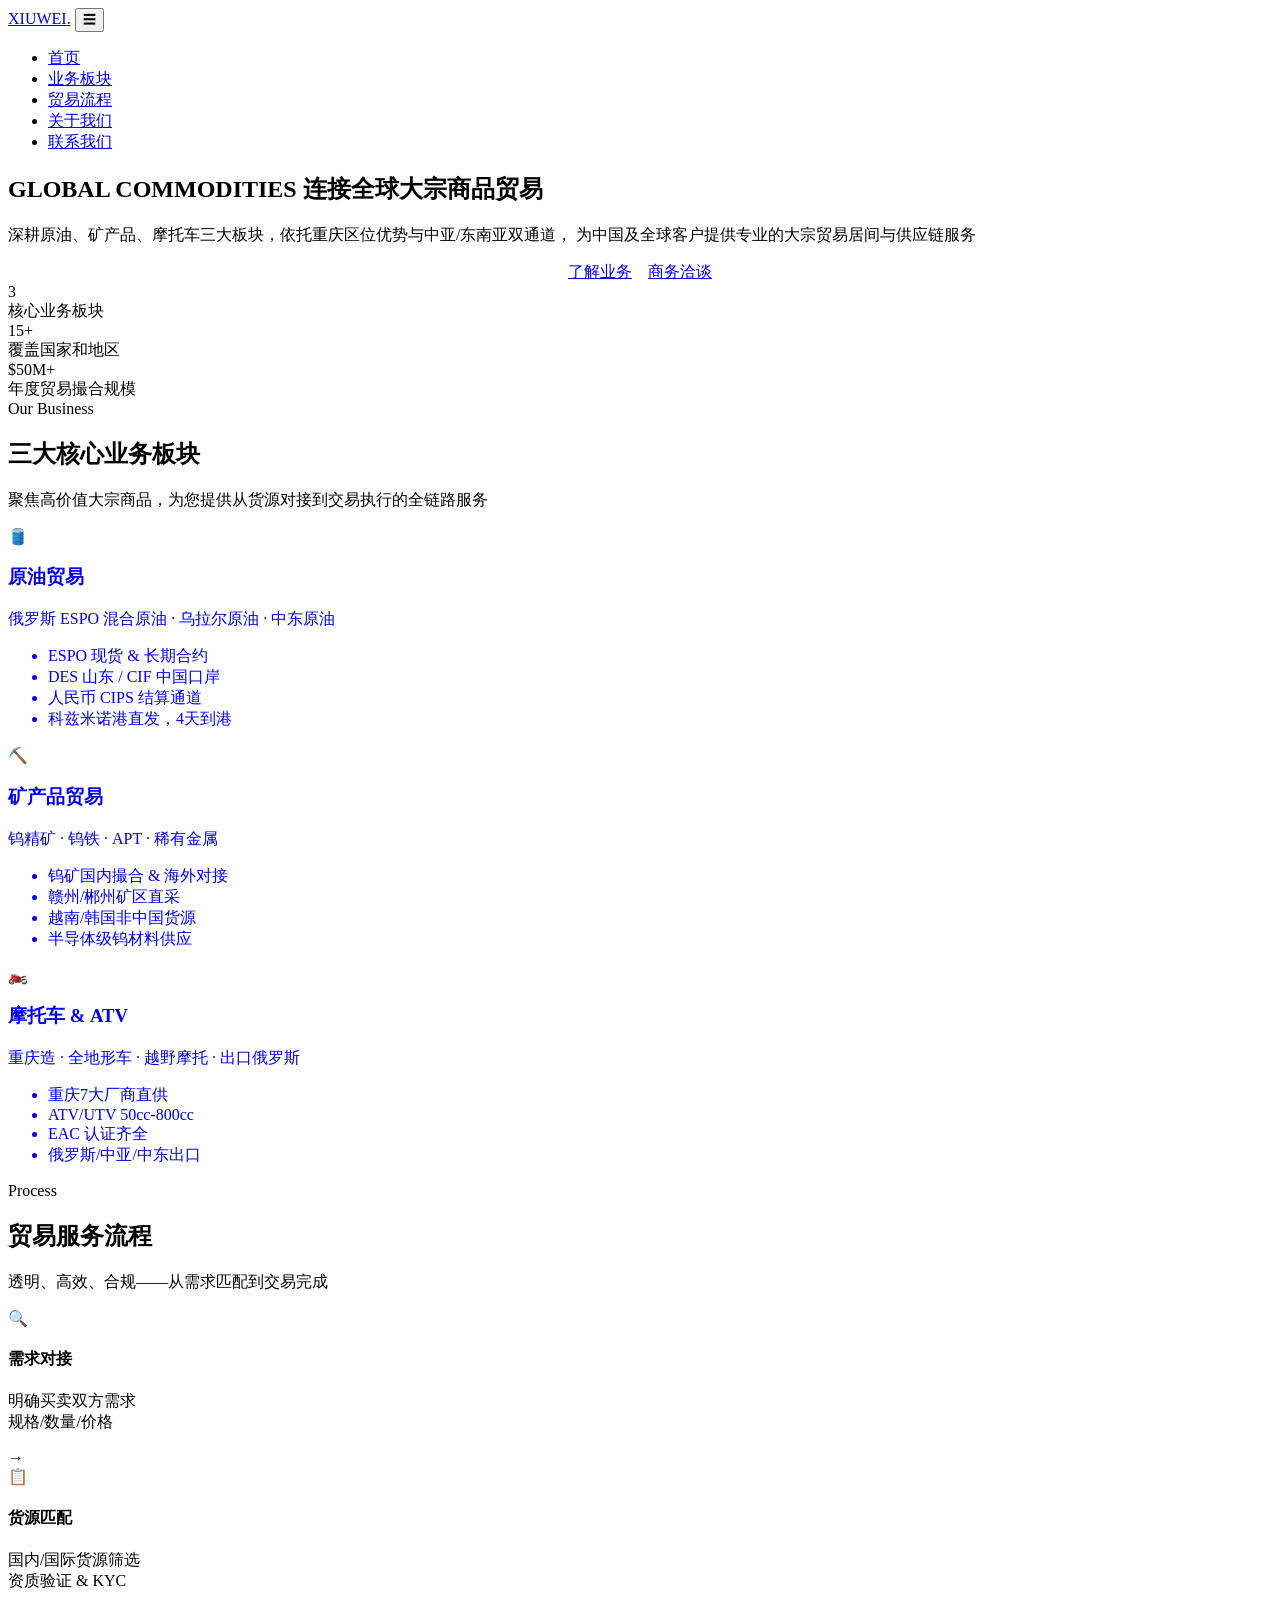
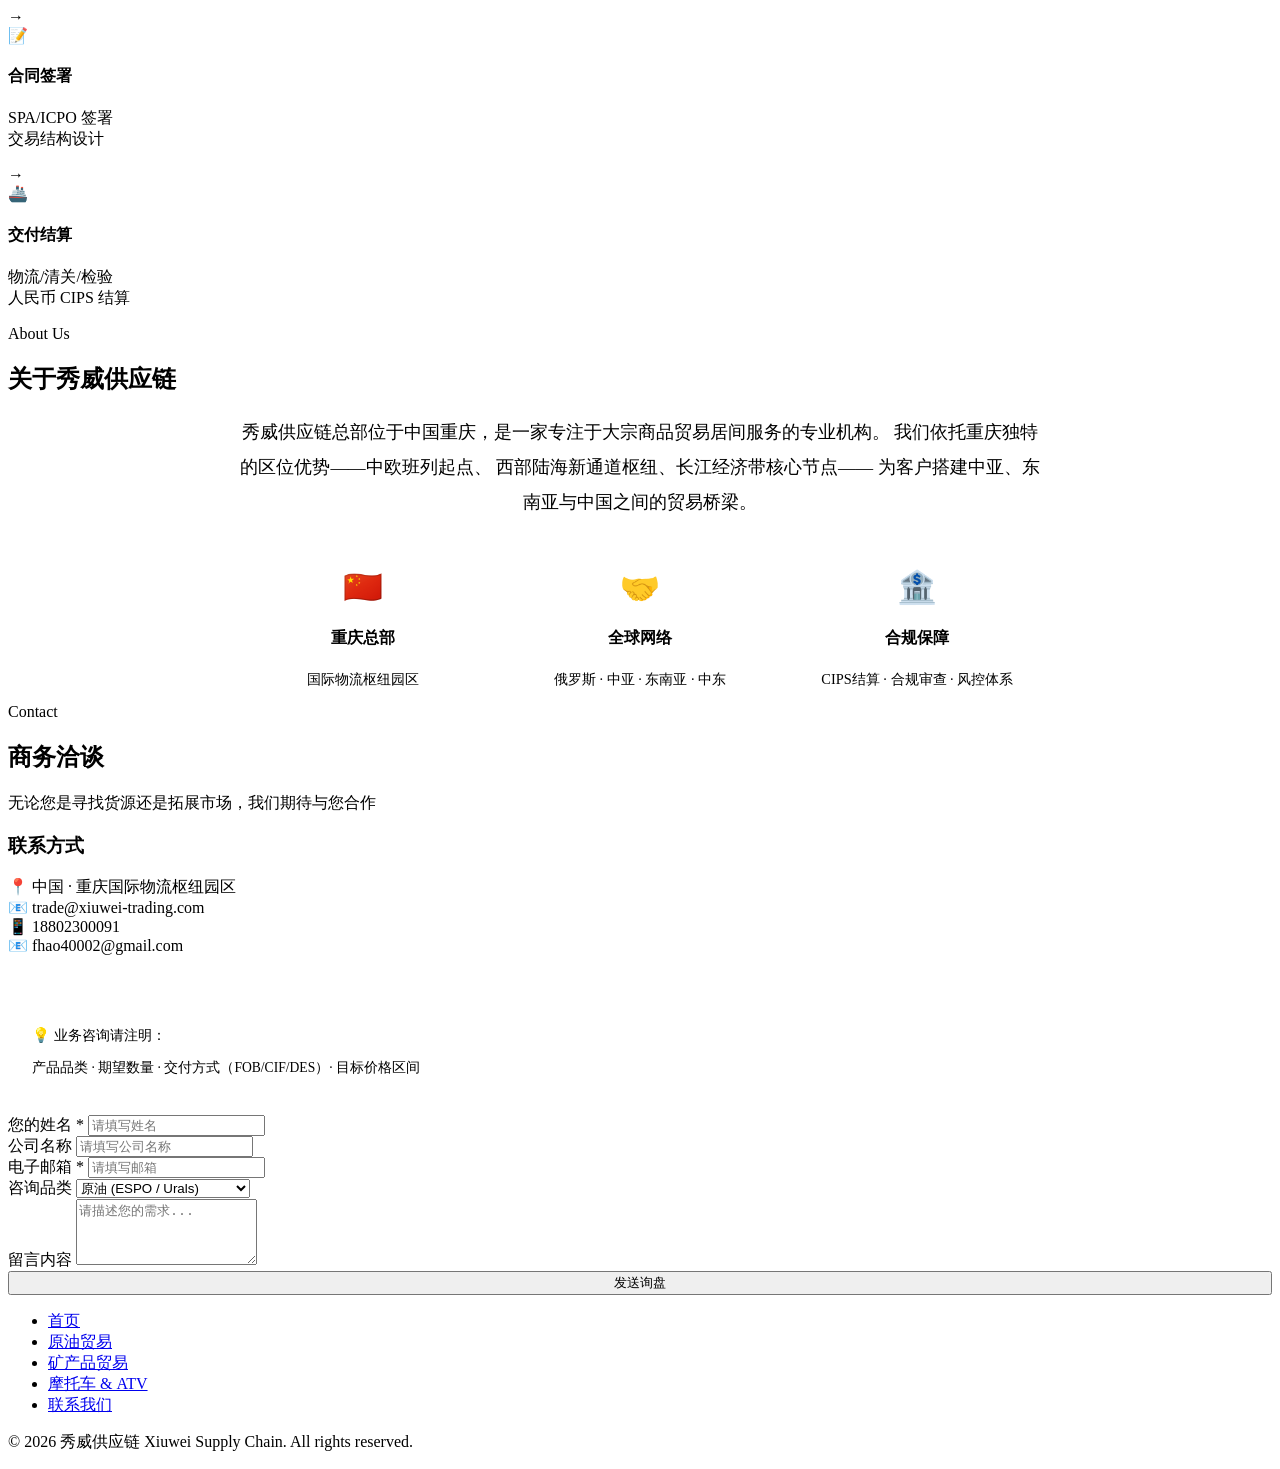
==== index.html @ f9170eec "更新联系方式: 电话18802300091 邮箱fhao40002@gmail.com" ====
<!DOCTYPE html>
<html lang="zh-CN">
<head>
<meta charset="UTF-8">
<meta name="viewport" content="width=device-width, initial-scale=1.0">
<meta name="description" content="秀威供应链 — 全球大宗商品贸易服务商 | 原油 · 矿产品 · 摩托车/ATV">
<title>秀威供应链 | Xiuwei Supply Chain — 全球大宗贸易</title>
<link rel="stylesheet" href="css/style.css">
</head>
<body>

<!-- ====== NAVIGATION ====== -->
<nav class="navbar">
  <a href="index.html" class="logo">XIUWEI<span>.</span></a>
  <button class="mobile-toggle" onclick="toggleMenu()" aria-label="Menu">☰</button>
  <ul class="nav-links" id="navLinks">
    <li><a href="index.html" class="active">首页</a></li>
    <li><a href="#services">业务板块</a></li>
    <li><a href="#flow">贸易流程</a></li>
    <li><a href="#about">关于我们</a></li>
    <li><a href="#contact">联系我们</a></li>
  </ul>
</nav>

<!-- ====== HERO ====== -->
<section class="hero">
  <div class="hero-content">
    <h1>
      <span class="en">GLOBAL COMMODITIES</span>
      连接全球<span class="gold">大宗商品</span>贸易
    </h1>
    <p class="subtitle">
      深耕原油、矿产品、摩托车三大板块，依托重庆区位优势与中亚/东南亚双通道，
      为中国及全球客户提供专业的大宗贸易居间与供应链服务
    </p>
    <div style="display:flex;gap:1rem;justify-content:center;flex-wrap:wrap;">
      <a href="#services" class="btn btn-primary">了解业务</a>
      <a href="#contact" class="btn btn-outline">商务洽谈</a>
    </div>
    <div class="stats">
      <div class="stat-item">
        <div class="stat-num">3</div>
        <div class="stat-label">核心业务板块</div>
      </div>
      <div class="stat-item">
        <div class="stat-num">15+</div>
        <div class="stat-label">覆盖国家和地区</div>
      </div>
      <div class="stat-item">
        <div class="stat-num">$50M+</div>
        <div class="stat-label">年度贸易撮合规模</div>
      </div>
    </div>
  </div>
</section>

<!-- ====== SERVICES ====== -->
<section class="section" id="services">
  <div class="section-header">
    <span class="tag">Our Business</span>
    <h2>三大核心<span class="gold">业务板块</span></h2>
    <p>聚焦高价值大宗商品，为您提供从货源对接到交易执行的全链路服务</p>
  </div>
  <div class="services-grid">

    <!-- 原油 -->
    <a href="oil.html" class="service-card" style="text-decoration:none;">
      <div class="service-icon">🛢️</div>
      <h3>原油贸易</h3>
      <p>俄罗斯 ESPO 混合原油 · 乌拉尔原油 · 中东原油</p>
      <ul class="features">
        <li>ESPO 现货 & 长期合约</li>
        <li>DES 山东 / CIF 中国口岸</li>
        <li>人民币 CIPS 结算通道</li>
        <li>科兹米诺港直发，4天到港</li>
      </ul>
    </a>

    <!-- 矿产品 -->
    <a href="minerals.html" class="service-card" style="text-decoration:none;">
      <div class="service-icon">⛏️</div>
      <h3>矿产品贸易</h3>
      <p>钨精矿 · 钨铁 · APT · 稀有金属</p>
      <ul class="features">
        <li>钨矿国内撮合 & 海外对接</li>
        <li>赣州/郴州矿区直采</li>
        <li>越南/韩国非中国货源</li>
        <li>半导体级钨材料供应</li>
      </ul>
    </a>

    <!-- 摩托车 -->
    <a href="motorcycles.html" class="service-card" style="text-decoration:none;">
      <div class="service-icon">🏍️</div>
      <h3>摩托车 & ATV</h3>
      <p>重庆造 · 全地形车 · 越野摩托 · 出口俄罗斯</p>
      <ul class="features">
        <li>重庆7大厂商直供</li>
        <li>ATV/UTV 50cc-800cc</li>
        <li>EAC 认证齐全</li>
        <li>俄罗斯/中亚/中东出口</li>
      </ul>
    </a>
  </div>
</section>

<!-- ====== TRADE FLOW ====== -->
<section class="section" id="flow" style="background:var(--bg2);">
  <div class="section-header">
    <span class="tag">Process</span>
    <h2>贸易<span class="gold">服务流程</span></h2>
    <p>透明、高效、合规——从需求匹配到交易完成</p>
  </div>
  <div class="trade-flow">
    <div class="flow-node">
      <div class="node-icon">🔍</div>
      <h4>需求对接</h4>
      <p>明确买卖双方需求<br>规格/数量/价格</p>
    </div>
    <div class="flow-arrow">→</div>
    <div class="flow-node">
      <div class="node-icon">📋</div>
      <h4>货源匹配</h4>
      <p>国内/国际货源筛选<br>资质验证 & KYC</p>
    </div>
    <div class="flow-arrow">→</div>
    <div class="flow-node">
      <div class="node-icon">📝</div>
      <h4>合同签署</h4>
      <p>SPA/ICPO 签署<br>交易结构设计</p>
    </div>
    <div class="flow-arrow">→</div>
    <div class="flow-node">
      <div class="node-icon">🚢</div>
      <h4>交付结算</h4>
      <p>物流/清关/检验<br>人民币 CIPS 结算</p>
    </div>
  </div>
</section>

<!-- ====== ABOUT ====== -->
<section class="section" id="about">
  <div class="section-header">
    <span class="tag">About Us</span>
    <h2>关于<span class="gold">秀威供应链</span></h2>
  </div>
  <div style="max-width:800px;margin:0 auto;text-align:center;">
    <p style="color:var(--text-dim);font-size:1.1rem;line-height:2;margin-bottom:2rem;">
      秀威供应链总部位于<span class="gold">中国重庆</span>，是一家专注于大宗商品贸易居间服务的专业机构。
      我们依托重庆独特的区位优势——<span class="gold-light">中欧班列起点</span>、
      <span class="gold-light">西部陆海新通道枢纽</span>、<span class="gold-light">长江经济带核心节点</span>——
      为客户搭建中亚、东南亚与中国之间的贸易桥梁。
    </p>
    <div style="display:grid;grid-template-columns:repeat(3,1fr);gap:2rem;margin-top:3rem;">
      <div style="text-align:center;">
        <div style="font-size:2rem;color:var(--gold);margin-bottom:0.5rem;">🇨🇳</div>
        <h4 style="color:var(--white);">重庆总部</h4>
        <p style="color:var(--text-dim);font-size:0.9rem;">国际物流枢纽园区</p>
      </div>
      <div style="text-align:center;">
        <div style="font-size:2rem;color:var(--gold);margin-bottom:0.5rem;">🤝</div>
        <h4 style="color:var(--white);">全球网络</h4>
        <p style="color:var(--text-dim);font-size:0.9rem;">俄罗斯 · 中亚 · 东南亚 · 中东</p>
      </div>
      <div style="text-align:center;">
        <div style="font-size:2rem;color:var(--gold);margin-bottom:0.5rem;">🏦</div>
        <h4 style="color:var(--white);">合规保障</h4>
        <p style="color:var(--text-dim);font-size:0.9rem;">CIPS结算 · 合规审查 · 风控体系</p>
      </div>
    </div>
  </div>
</section>

<!-- ====== CONTACT ====== -->
<section class="section" id="contact" style="background:var(--bg2);">
  <div class="section-header">
    <span class="tag">Contact</span>
    <h2>商务<span class="gold">洽谈</span></h2>
    <p>无论您是寻找货源还是拓展市场，我们期待与您合作</p>
  </div>
  <div class="contact-grid">
    <div class="contact-info">
      <h3>联系方式</h3>
      <div class="info-item"><span class="icon">📍</span> 中国 · 重庆国际物流枢纽园区</div>
      <div class="info-item"><span class="icon">📧</span> trade@xiuwei-trading.com</div>
      <div class="info-item"><span class="icon">📱</span> 18802300091</div>
      <div class="info-item"><span class="icon">📧</span> fhao40002@gmail.com</div>
      <div style="margin-top:2rem;padding:1.5rem;background:var(--bg3);border-radius:8px;border-left:3px solid var(--gold);">
        <p style="color:var(--gold-light);font-size:0.9rem;font-weight:500;">💡 业务咨询请注明：</p>
        <p style="color:var(--text-dim);font-size:0.85rem;margin-top:0.5rem;">
          产品品类 · 期望数量 · 交付方式（FOB/CIF/DES）· 目标价格区间
        </p>
      </div>
    </div>
    <form class="contact-form" onsubmit="handleSubmit(event)">
      <div class="form-group">
        <label>您的姓名 *</label>
        <input type="text" required placeholder="请填写姓名">
      </div>
      <div class="form-group">
        <label>公司名称</label>
        <input type="text" placeholder="请填写公司名称">
      </div>
      <div class="form-group">
        <label>电子邮箱 *</label>
        <input type="email" required placeholder="请填写邮箱">
      </div>
      <div class="form-group">
        <label>咨询品类</label>
        <select>
          <option>原油 (ESPO / Urals)</option>
          <option>矿产品 (钨矿 / 铜矿 / 其他)</option>
          <option>摩托车 & ATV</option>
          <option>其他大宗商品</option>
        </select>
      </div>
      <div class="form-group">
        <label>留言内容</label>
        <textarea rows="4" placeholder="请描述您的需求..."></textarea>
      </div>
      <button type="submit" class="btn btn-primary" style="width:100%;">发送询盘</button>
    </form>
  </div>
</section>

<!-- ====== FOOTER ====== -->
<footer class="footer">
  <ul class="footer-links">
    <li><a href="index.html">首页</a></li>
    <li><a href="oil.html">原油贸易</a></li>
    <li><a href="minerals.html">矿产品贸易</a></li>
    <li><a href="motorcycles.html">摩托车 & ATV</a></li>
    <li><a href="#contact">联系我们</a></li>
  </ul>
  <p class="copyright">© 2026 秀威供应链 Xiuwei Supply Chain. All rights reserved.</p>
</footer>

<script src="js/main.js"></script>
</body>
</html>
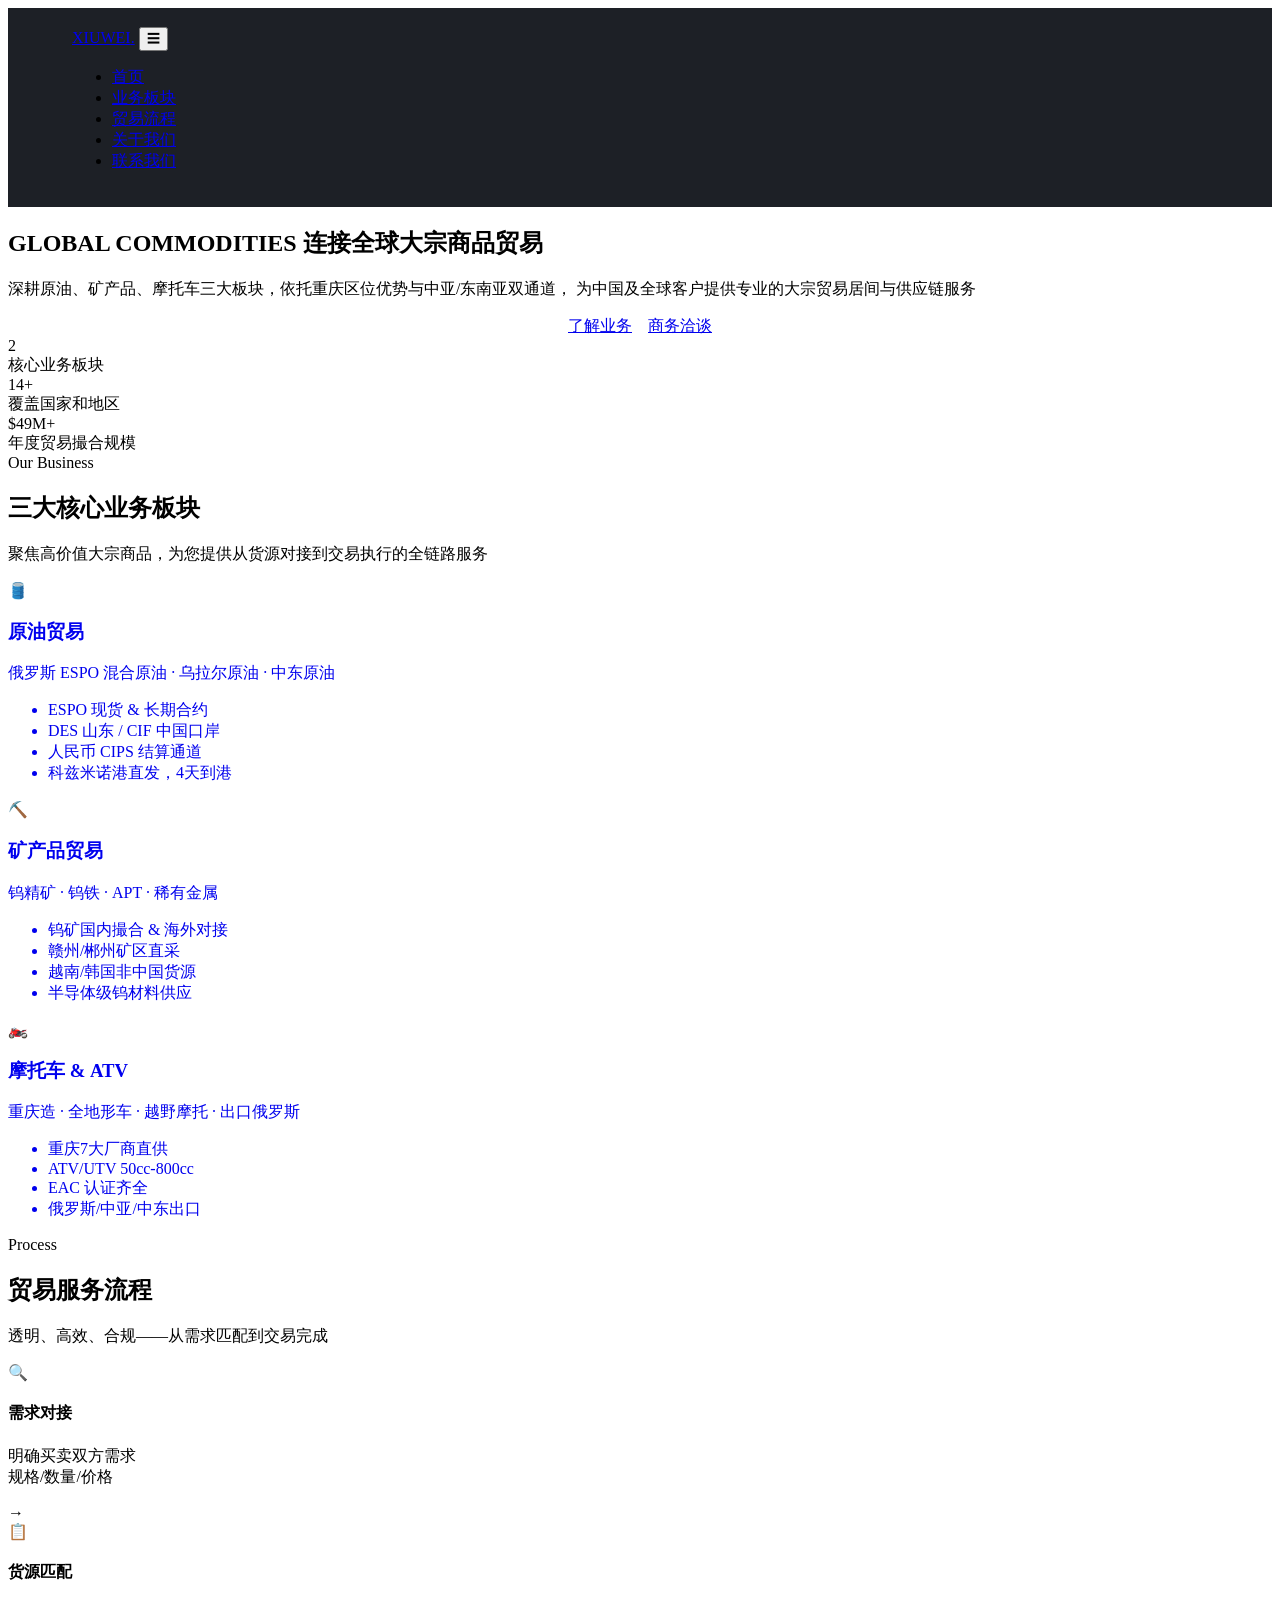
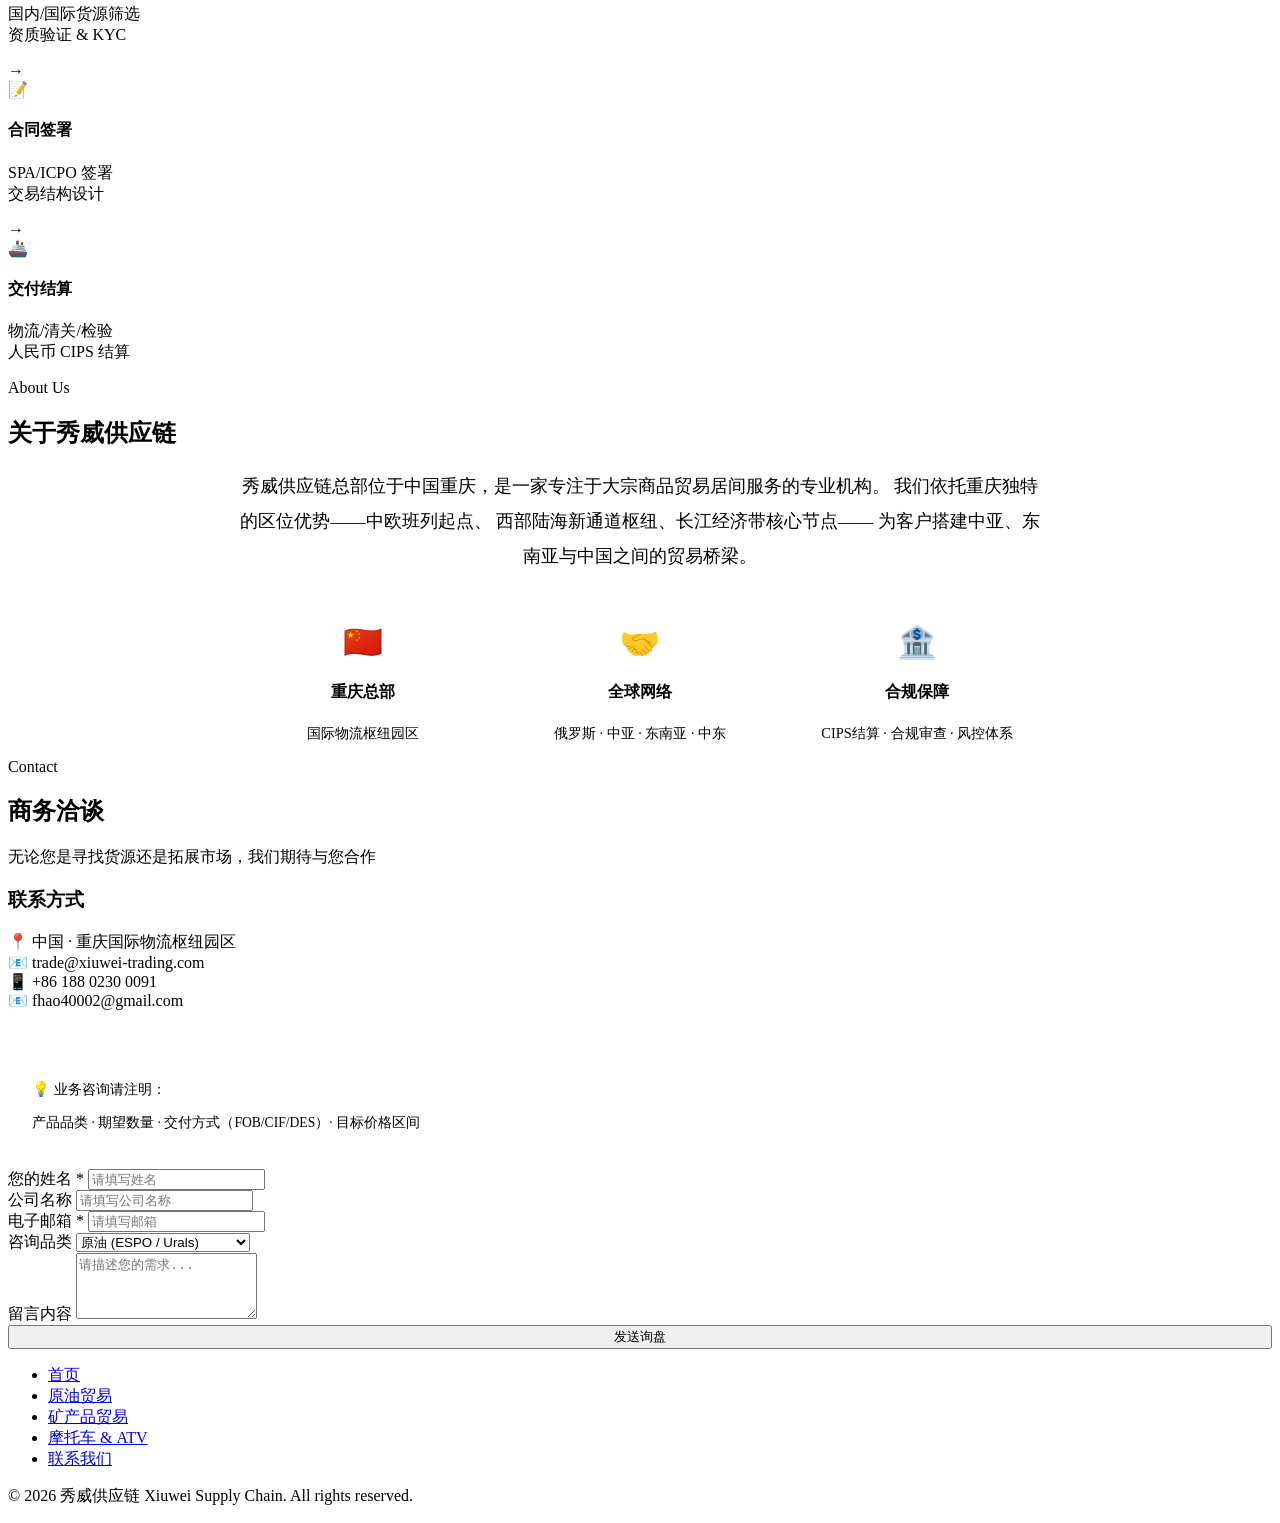
==== commit a743dd61: "表单改为mailto+FormSubmit双通道" ====
--- a/index.html
+++ b/index.html
@@ -183,7 +183,7 @@
       <h3>联系方式</h3>
       <div class="info-item"><span class="icon">📍</span> 中国 · 重庆国际物流枢纽园区</div>
       <div class="info-item"><span class="icon">📧</span> trade@xiuwei-trading.com</div>
-      <div class="info-item"><span class="icon">📱</span> 18802300091</div>
+      <div class="info-item"><span class="icon">📱</span> +86 188 0230 0091</div>
       <div class="info-item"><span class="icon">📧</span> fhao40002@gmail.com</div>
       <div style="margin-top:2rem;padding:1.5rem;background:var(--bg3);border-radius:8px;border-left:3px solid var(--gold);">
         <p style="color:var(--gold-light);font-size:0.9rem;font-weight:500;">💡 业务咨询请注明：</p>
@@ -192,22 +192,22 @@
         </p>
       </div>
     </div>
-    <form class="contact-form" onsubmit="handleSubmit(event)">
+    <form class="contact-form" id="contactForm" onsubmit="return sendInquiry(event)">
       <div class="form-group">
         <label>您的姓名 *</label>
-        <input type="text" required placeholder="请填写姓名">
+        <input type="text" id="inqName" required placeholder="请填写姓名">
       </div>
       <div class="form-group">
         <label>公司名称</label>
-        <input type="text" placeholder="请填写公司名称">
+        <input type="text" id="inqCompany" placeholder="请填写公司名称">
       </div>
       <div class="form-group">
         <label>电子邮箱 *</label>
-        <input type="email" required placeholder="请填写邮箱">
+        <input type="email" id="inqEmail" required placeholder="请填写邮箱">
       </div>
       <div class="form-group">
         <label>咨询品类</label>
-        <select>
+        <select id="inqCategory">
           <option>原油 (ESPO / Urals)</option>
           <option>矿产品 (钨矿 / 铜矿 / 其他)</option>
           <option>摩托车 & ATV</option>
@@ -216,9 +216,10 @@
       </div>
       <div class="form-group">
         <label>留言内容</label>
-        <textarea rows="4" placeholder="请描述您的需求..."></textarea>
+        <textarea id="inqMessage" rows="4" placeholder="请描述您的需求..."></textarea>
       </div>
       <button type="submit" class="btn btn-primary" style="width:100%;">发送询盘</button>
+      <p id="formMsg" style="display:none;text-align:center;margin-top:1rem;color:var(--gold-light);font-weight:600;"></p>
     </form>
   </div>
 </section>
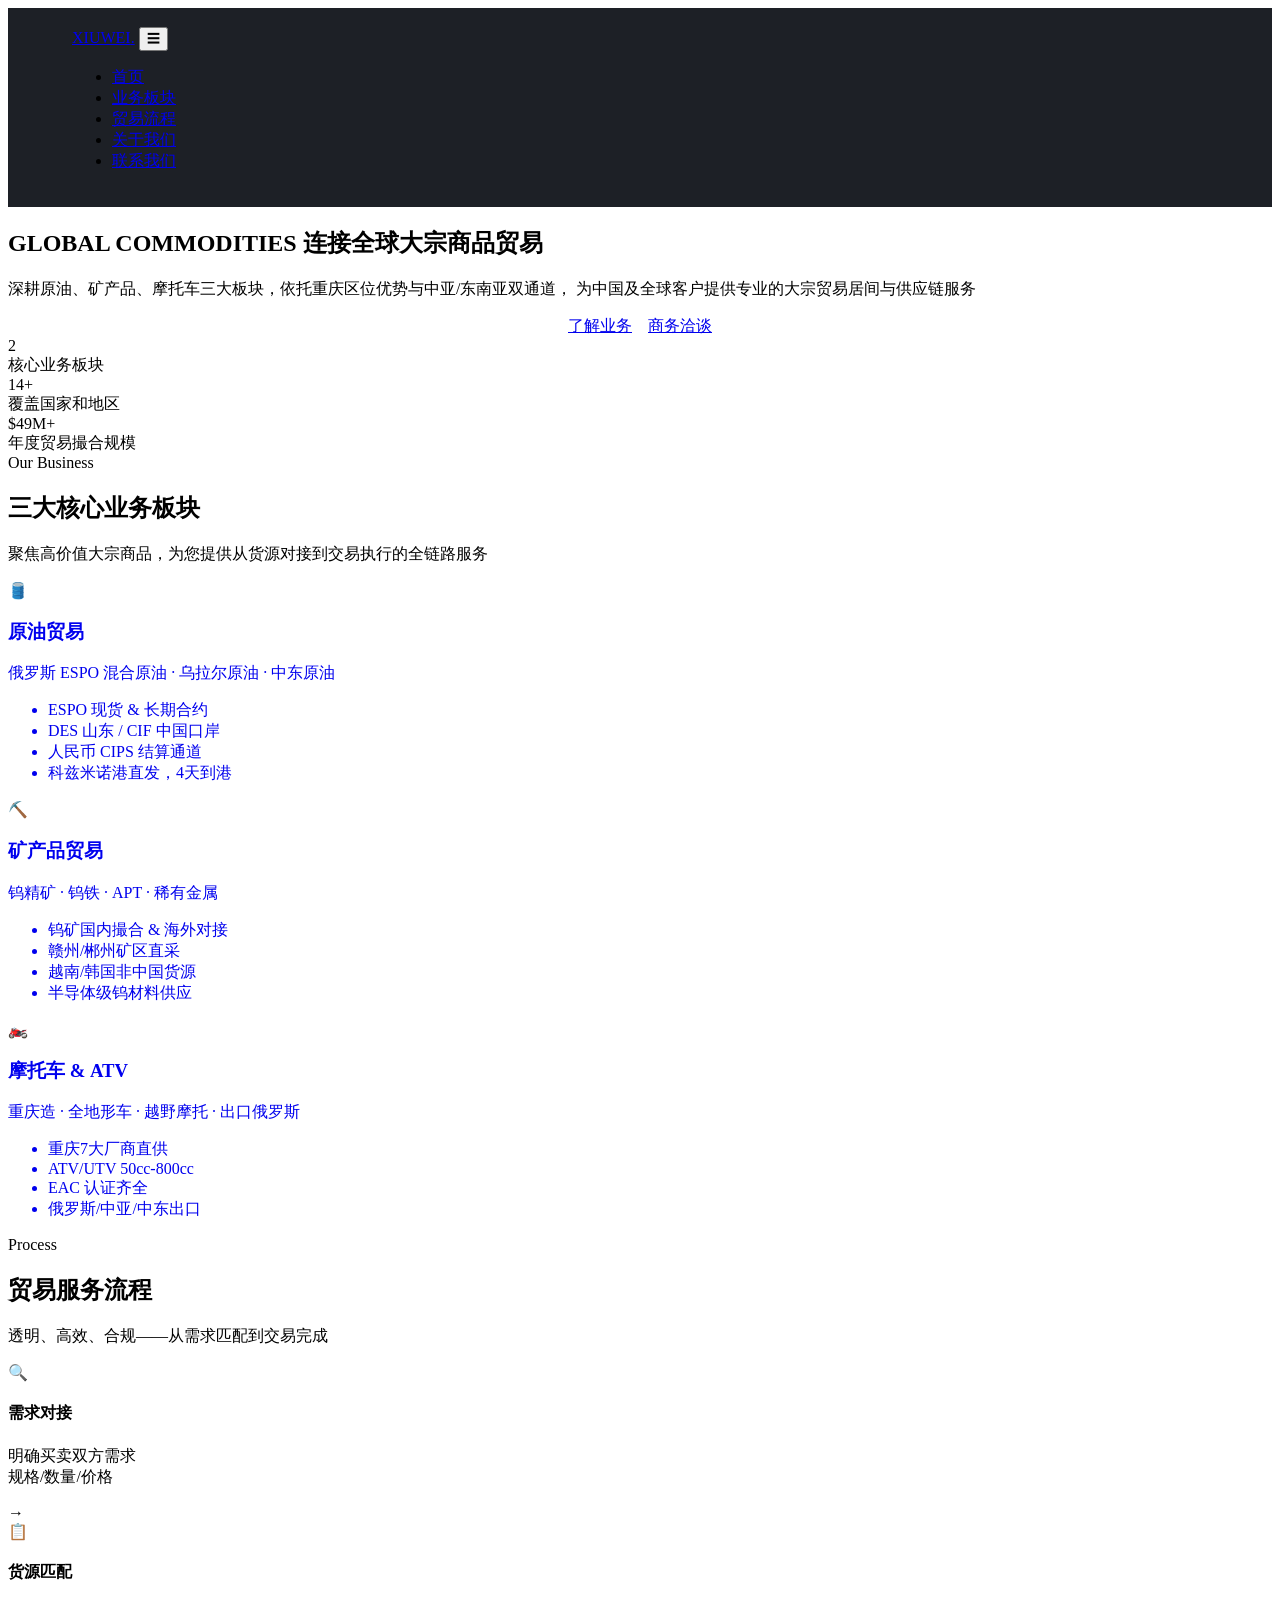
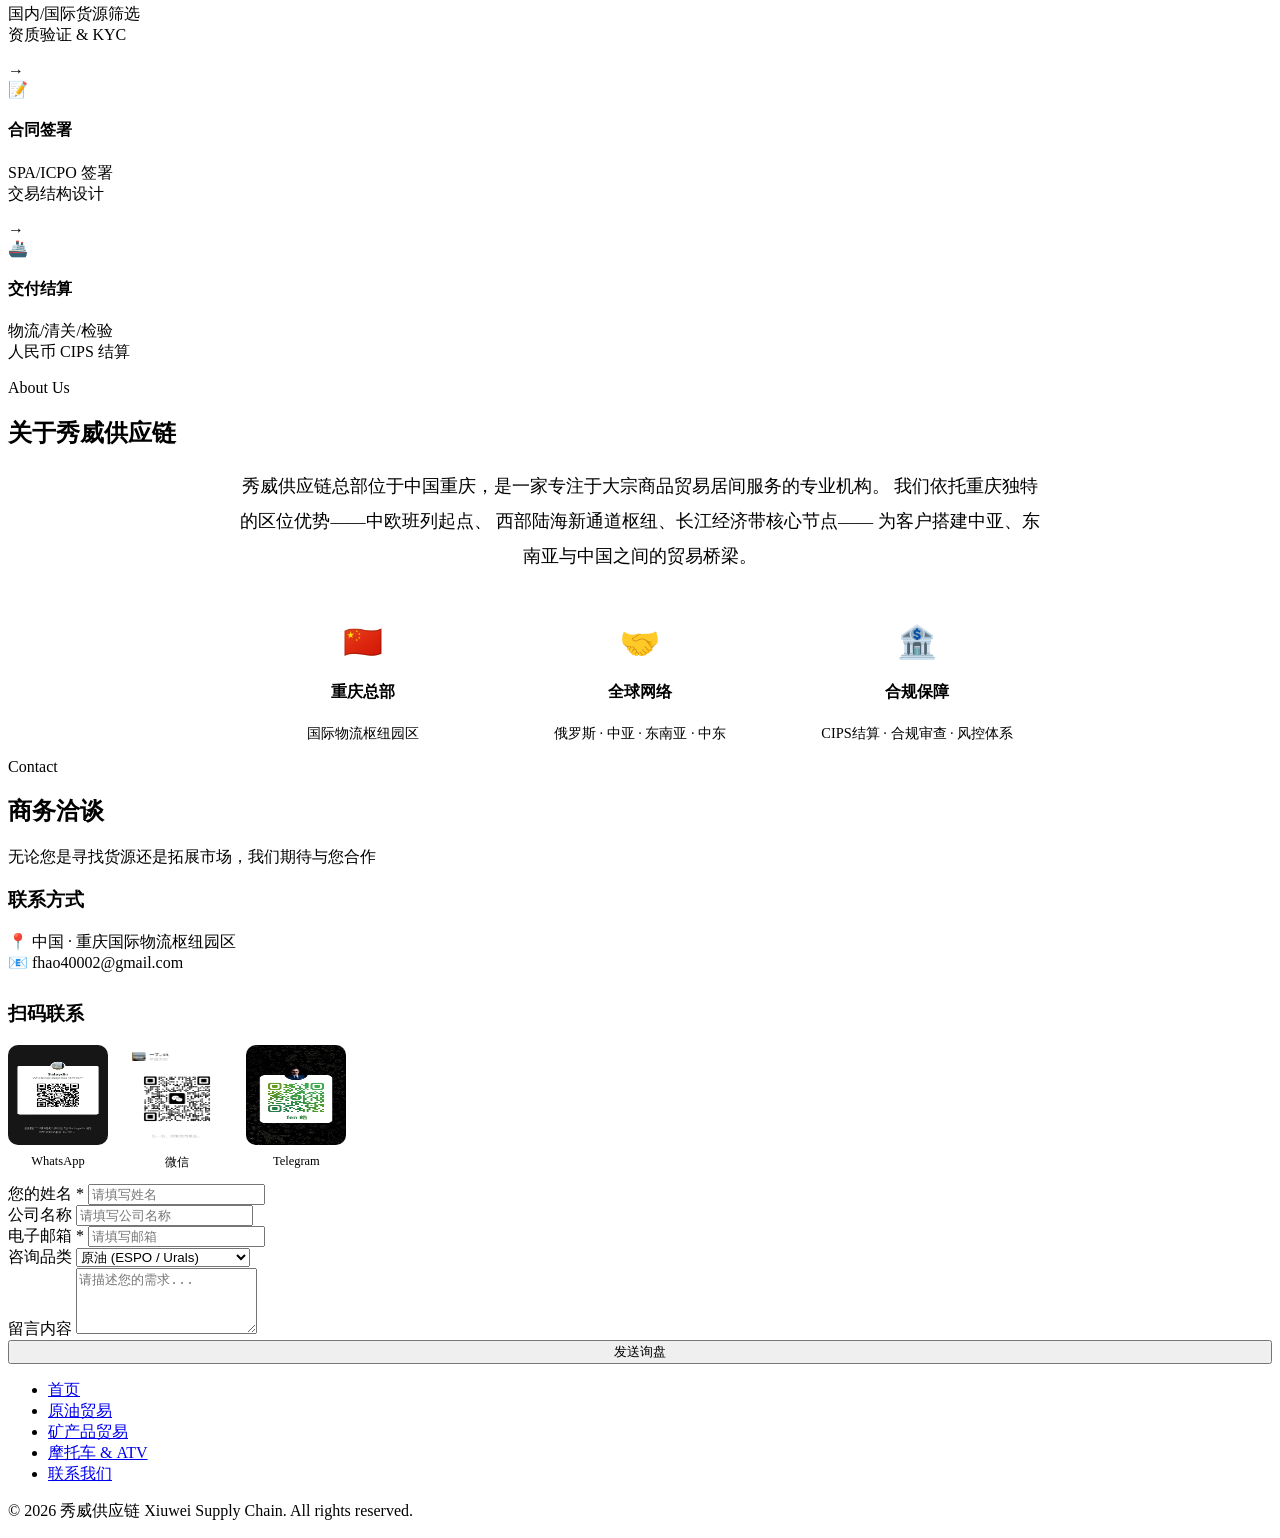
==== commit 0df774bd: "添加WhatsApp/微信/Telegram二维码 去掉电话号码" ====
--- a/index.html
+++ b/index.html
@@ -182,14 +182,22 @@
     <div class="contact-info">
       <h3>联系方式</h3>
       <div class="info-item"><span class="icon">📍</span> 中国 · 重庆国际物流枢纽园区</div>
-      <div class="info-item"><span class="icon">📧</span> trade@xiuwei-trading.com</div>
-      <div class="info-item"><span class="icon">📱</span> +86 188 0230 0091</div>
       <div class="info-item"><span class="icon">📧</span> fhao40002@gmail.com</div>
-      <div style="margin-top:2rem;padding:1.5rem;background:var(--bg3);border-radius:8px;border-left:3px solid var(--gold);">
-        <p style="color:var(--gold-light);font-size:0.9rem;font-weight:500;">💡 业务咨询请注明：</p>
-        <p style="color:var(--text-dim);font-size:0.85rem;margin-top:0.5rem;">
-          产品品类 · 期望数量 · 交付方式（FOB/CIF/DES）· 目标价格区间
-        </p>
+
+      <h3 style="margin-top:1.8rem;">扫码联系</h3>
+      <div style="display:flex;gap:1.2rem;margin-top:0.8rem;flex-wrap:wrap;">
+        <div style="text-align:center;">
+          <img src="img/whatsapp.jpg" alt="WhatsApp" style="width:100px;height:100px;border-radius:10px;border:2px solid var(--border);">
+          <p style="margin-top:0.3rem;font-size:0.78rem;color:var(--text-dim);">WhatsApp</p>
+        </div>
+        <div style="text-align:center;">
+          <img src="img/wechat.jpg" alt="微信" style="width:100px;height:100px;border-radius:10px;border:2px solid var(--border);">
+          <p style="margin-top:0.3rem;font-size:0.78rem;color:var(--text-dim);">微信</p>
+        </div>
+        <div style="text-align:center;">
+          <img src="img/telegram.jpg" alt="Telegram" style="width:100px;height:100px;border-radius:10px;border:2px solid var(--border);">
+          <p style="margin-top:0.3rem;font-size:0.78rem;color:var(--text-dim);">Telegram</p>
+        </div>
       </div>
     </div>
     <form class="contact-form" id="contactForm" onsubmit="return sendInquiry(event)">
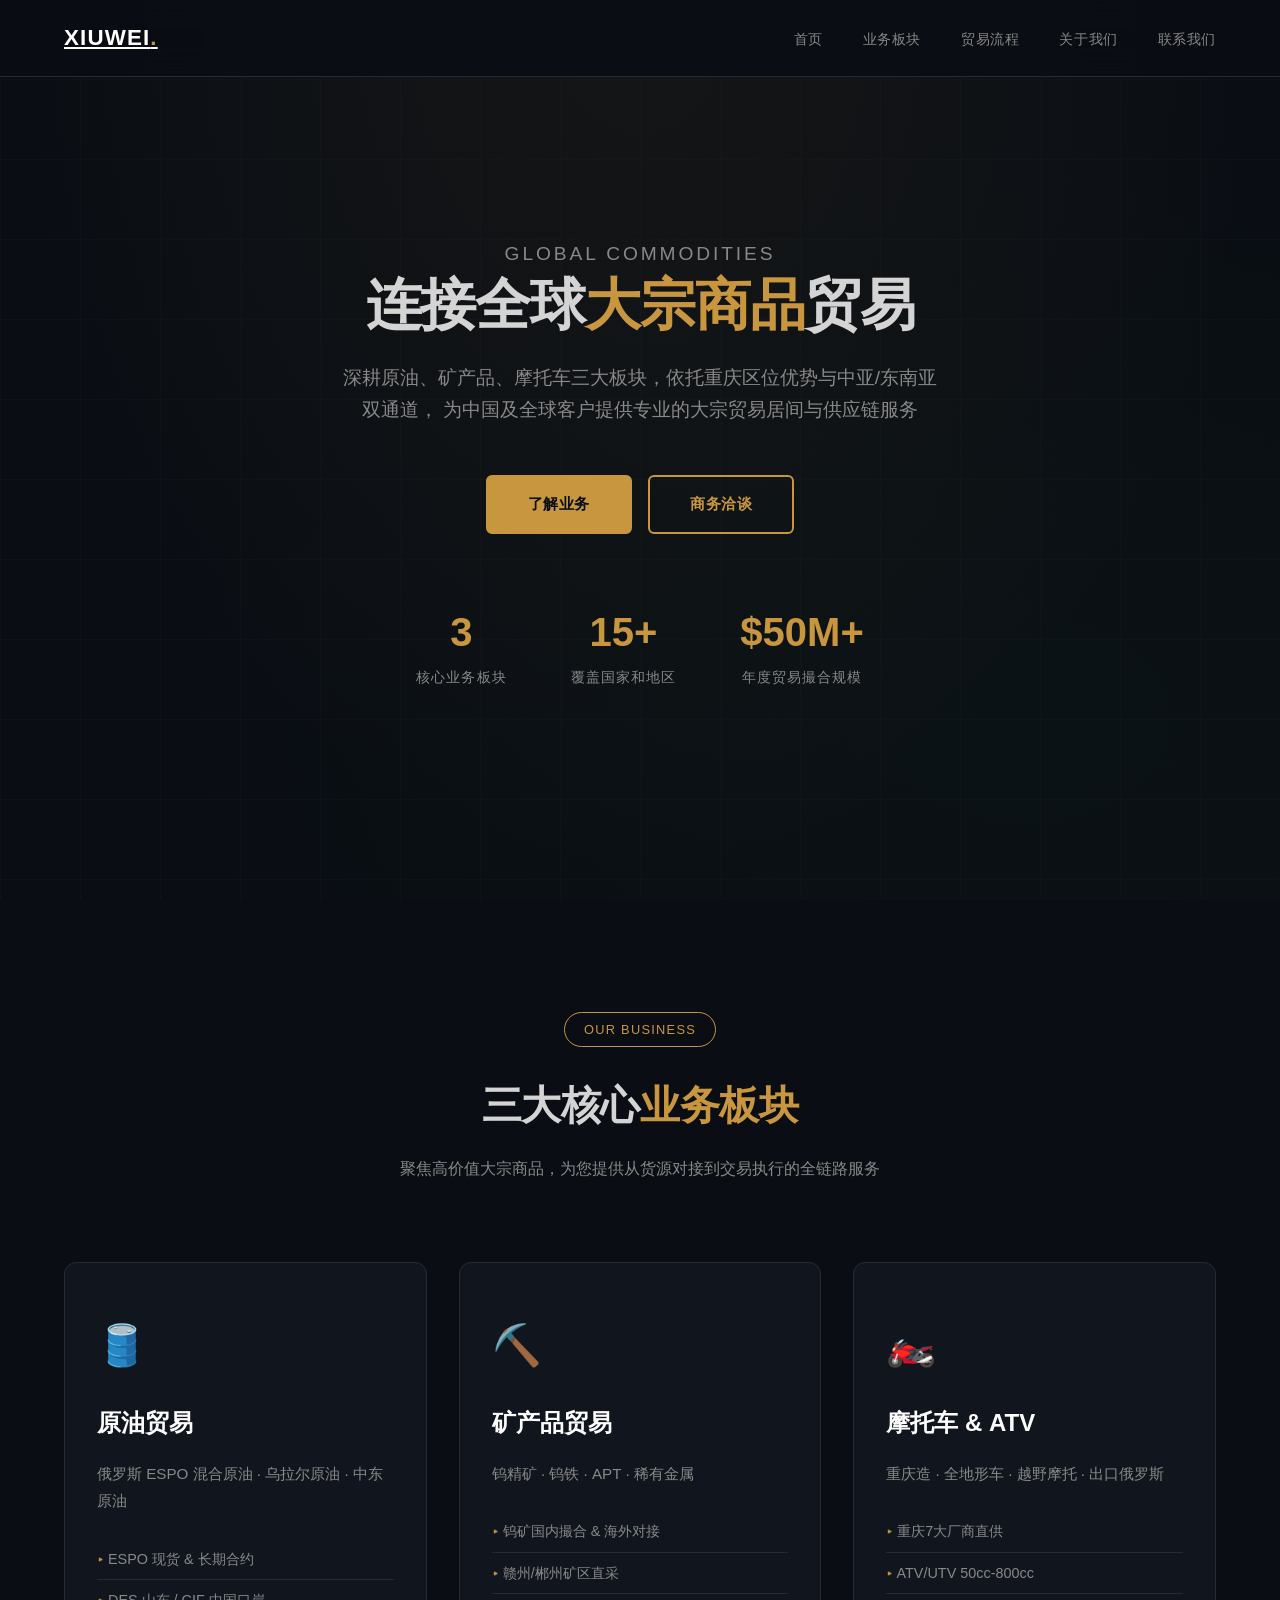
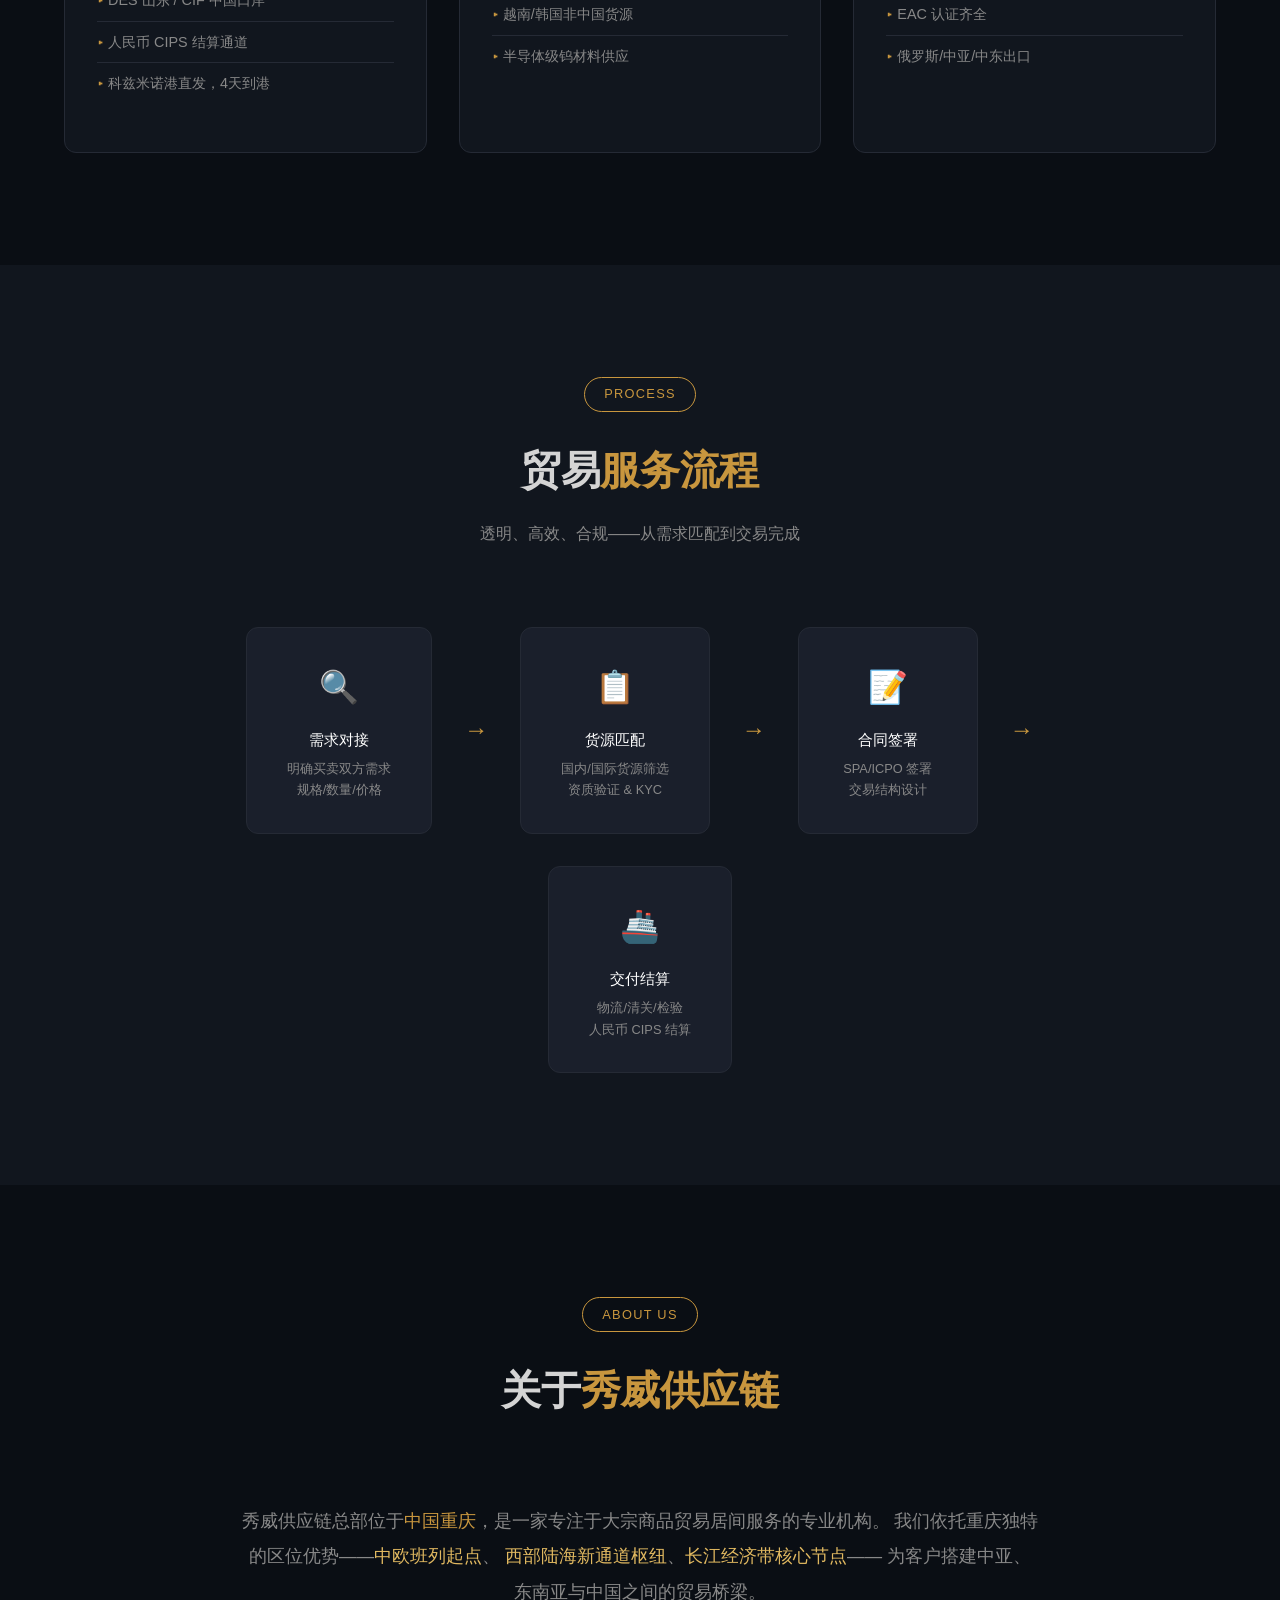
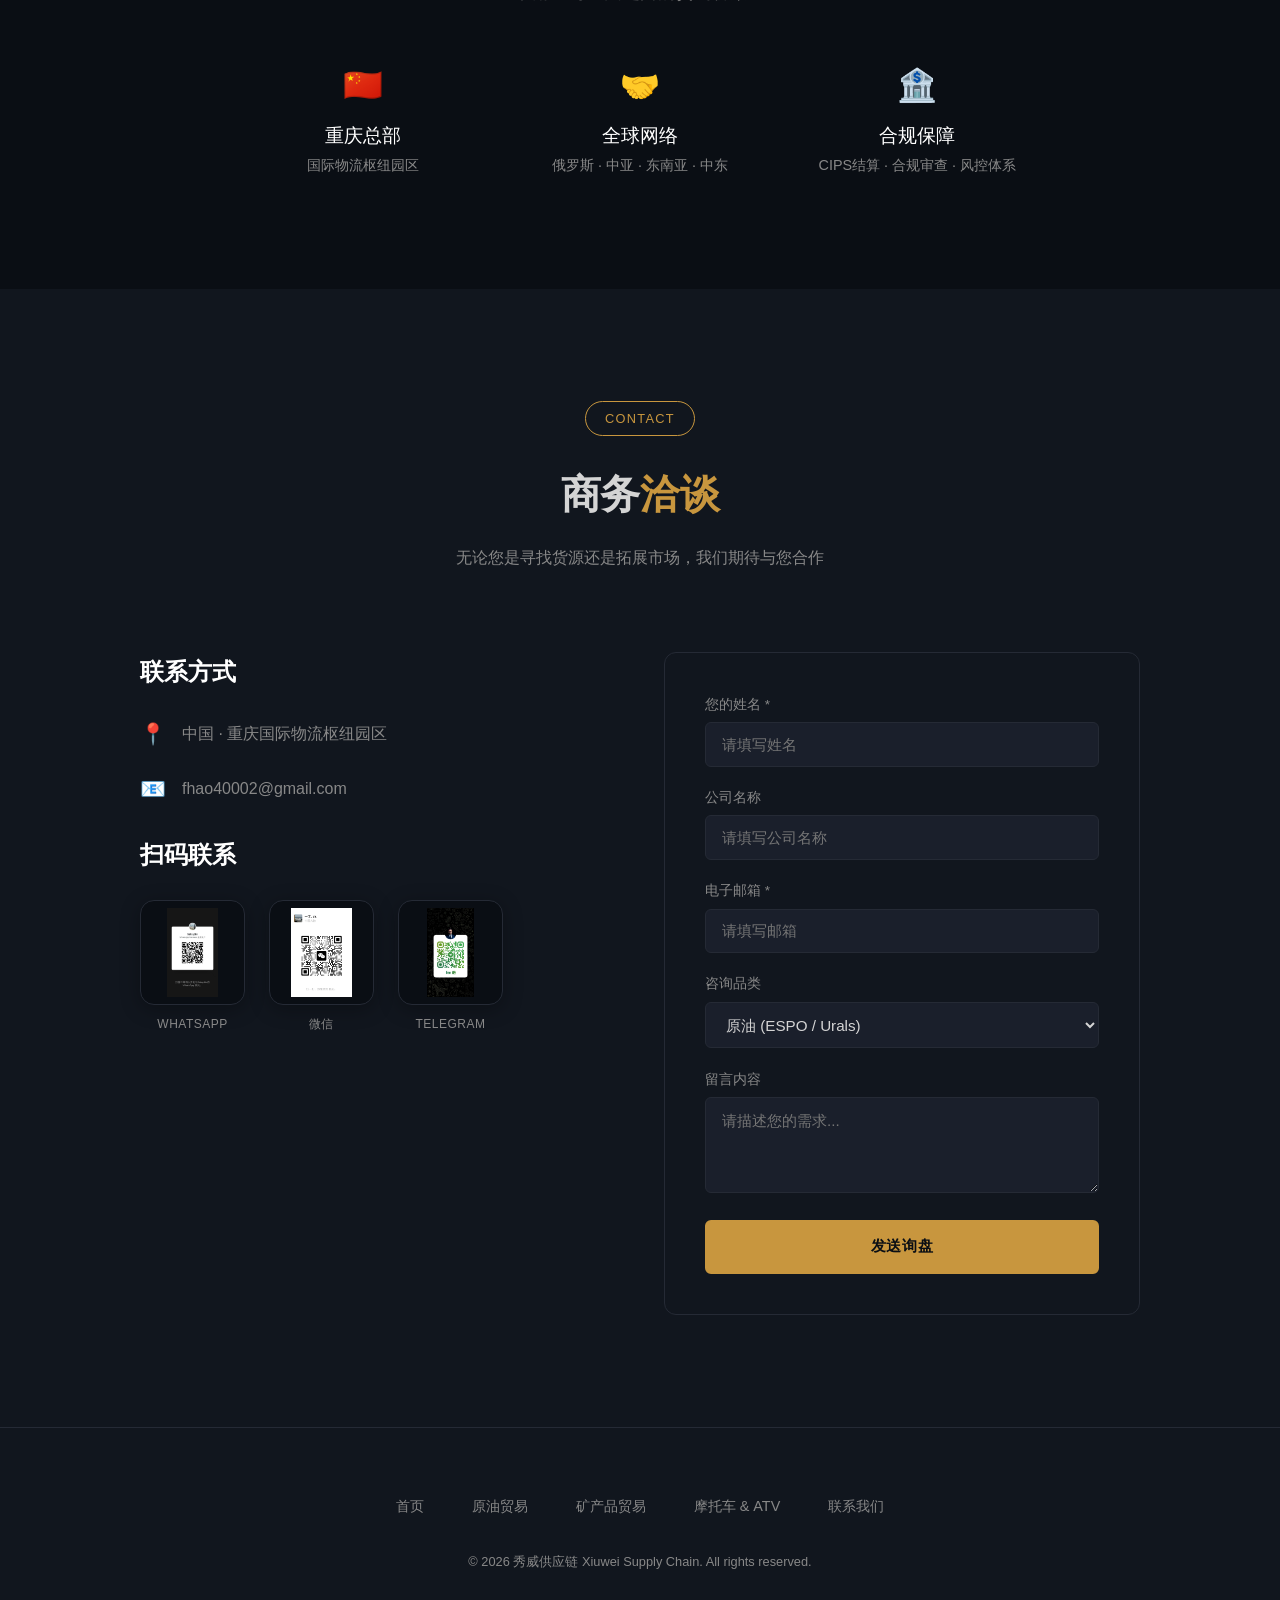
==== commit 9c9ed4da: "二维码美化：统一尺寸+悬停动效+金色边框" ====
--- a/index.html
+++ b/index.html
@@ -185,18 +185,24 @@
       <div class="info-item"><span class="icon">📧</span> fhao40002@gmail.com</div>
 
       <h3 style="margin-top:1.8rem;">扫码联系</h3>
-      <div style="display:flex;gap:1.2rem;margin-top:0.8rem;flex-wrap:wrap;">
-        <div style="text-align:center;">
-          <img src="img/whatsapp.jpg" alt="WhatsApp" style="width:100px;height:100px;border-radius:10px;border:2px solid var(--border);">
-          <p style="margin-top:0.3rem;font-size:0.78rem;color:var(--text-dim);">WhatsApp</p>
+      <div class="qr-grid">
+        <div class="qr-card">
+          <div class="qr-frame">
+            <img src="img/whatsapp.jpg" alt="WhatsApp">
+          </div>
+          <p>WhatsApp</p>
         </div>
-        <div style="text-align:center;">
-          <img src="img/wechat.jpg" alt="微信" style="width:100px;height:100px;border-radius:10px;border:2px solid var(--border);">
-          <p style="margin-top:0.3rem;font-size:0.78rem;color:var(--text-dim);">微信</p>
+        <div class="qr-card">
+          <div class="qr-frame">
+            <img src="img/wechat.jpg" alt="微信">
+          </div>
+          <p>微信</p>
         </div>
-        <div style="text-align:center;">
-          <img src="img/telegram.jpg" alt="Telegram" style="width:100px;height:100px;border-radius:10px;border:2px solid var(--border);">
-          <p style="margin-top:0.3rem;font-size:0.78rem;color:var(--text-dim);">Telegram</p>
+        <div class="qr-card">
+          <div class="qr-frame">
+            <img src="img/telegram.jpg" alt="Telegram">
+          </div>
+          <p>Telegram</p>
         </div>
       </div>
     </div>
--- a/css/style.css
+++ b/css/style.css
@@ -0,0 +1,319 @@
+/* ===== 秀威供应链 · 全球贸易 ===== */
+:root {
+  --bg: #0a0e14;
+  --bg2: #11161e;
+  --bg3: #1a1f2b;
+  --gold: #c8963e;
+  --gold-light: #e0b860;
+  --text: #d4d4d4;
+  --text-bright: #f0f0f0;
+  --text-dim: #888;
+  --border: #252a35;
+  --accent: #1b6b2e;
+  --danger: #cc4444;
+  --white: #ffffff;
+}
+
+* { margin:0; padding:0; box-sizing:border-box; }
+
+html { scroll-behavior:smooth; font-size:16px; }
+
+body {
+  font-family: 'Segoe UI','PingFang SC','Microsoft YaHei','Helvetica Neue',sans-serif;
+  background: var(--bg);
+  color: var(--text);
+  line-height:1.7;
+  overflow-x:hidden;
+}
+
+/* ===== TYPOGRAPHY ===== */
+h1 { font-size:3.5rem; font-weight:700; letter-spacing:-0.02em; line-height:1.15; }
+h2 { font-size:2.5rem; font-weight:600; letter-spacing:-0.01em; }
+h3 { font-size:1.5rem; font-weight:600; }
+h4 { font-size:1.2rem; font-weight:500; }
+
+.gold { color:var(--gold); }
+.gold-light { color:var(--gold-light); }
+
+/* ===== NAVBAR ===== */
+.navbar {
+  position:fixed; top:0; left:0; right:0; z-index:1000;
+  padding:1.2rem 4rem;
+  display:flex; justify-content:space-between; align-items:center;
+  background:rgba(10,14,20,0.92);
+  backdrop-filter:blur(20px);
+  border-bottom:1px solid var(--border);
+  transition:all 0.3s;
+}
+
+.navbar .logo {
+  font-size:1.4rem; font-weight:700;
+  color:var(--white);
+  letter-spacing:0.05em;
+}
+
+.navbar .logo span { color:var(--gold); }
+
+.nav-links { display:flex; gap:2.5rem; list-style:none; }
+.nav-links a {
+  color:var(--text-dim); text-decoration:none;
+  font-size:0.9rem; font-weight:500; letter-spacing:0.04em;
+  text-transform:uppercase; transition:color 0.3s;
+}
+.nav-links a:hover, .nav-links a.active { color:var(--gold); }
+
+.nav-lang { display:flex; gap:0.8rem; }
+.nav-lang button {
+  background:none; border:1px solid var(--border); color:var(--text-dim);
+  padding:0.35rem 0.8rem; border-radius:4px; cursor:pointer;
+  font-size:0.8rem; transition:all 0.3s;
+}
+.nav-lang button:hover, .nav-lang button.active {
+  border-color:var(--gold); color:var(--gold);
+}
+
+/* ===== HERO ===== */
+.hero {
+  min-height:100vh; display:flex; align-items:center; justify-content:center;
+  text-align:center; padding:6rem 2rem 4rem;
+  background:radial-gradient(ellipse at 50% 0%, rgba(200,150,62,0.06) 0%, transparent 70%),
+             radial-gradient(ellipse at 80% 80%, rgba(27,107,46,0.04) 0%, transparent 60%);
+  position:relative; overflow:hidden;
+}
+
+.hero::before {
+  content:''; position:absolute; top:0; left:0; right:0; bottom:0;
+  background:
+    linear-gradient(90deg, var(--border) 1px, transparent 1px),
+    linear-gradient(0deg, var(--border) 1px, transparent 1px);
+  background-size:80px 80px;
+  opacity:0.15;
+  pointer-events:none;
+}
+
+.hero-content { max-width:900px; position:relative; z-index:1; }
+.hero h1 { margin-bottom:1.5rem; }
+.hero h1 .en { display:block; font-size:1.2rem; color:var(--text-dim); letter-spacing:0.15em; margin-bottom:0.5rem; font-weight:400; }
+.hero .subtitle { font-size:1.2rem; color:var(--text-dim); margin-bottom:3rem; max-width:600px; margin-left:auto; margin-right:auto; }
+.hero .stats { display:flex; justify-content:center; gap:4rem; margin-top:4rem; }
+
+.stat-item { text-align:center; }
+.stat-num { font-size:2.5rem; font-weight:700; color:var(--gold); }
+.stat-label { font-size:0.85rem; color:var(--text-dim); text-transform:uppercase; letter-spacing:0.08em; }
+
+.btn {
+  display:inline-block; padding:0.9rem 2.5rem; border-radius:6px;
+  font-weight:600; font-size:0.95rem; text-decoration:none;
+  letter-spacing:0.04em; transition:all 0.3s; cursor:pointer;
+  border:2px solid transparent;
+}
+.btn-primary{ background:var(--gold); color:var(--bg); border-color:var(--gold); }
+.btn-primary:hover{ background:var(--gold-light); transform:translateY(-2px); box-shadow:0 8px 30px rgba(200,150,62,0.25); }
+.btn-outline{ background:transparent; color:var(--gold); border-color:var(--gold); }
+.btn-outline:hover{ background:var(--gold); color:var(--bg); }
+
+/* ===== SECTIONS ===== */
+.section { padding:7rem 4rem; }
+.section-header { text-align:center; margin-bottom:5rem; }
+.section-header .tag {
+  display:inline-block; padding:0.35rem 1.2rem;
+  border:1px solid var(--gold); border-radius:50px;
+  color:var(--gold); font-size:0.8rem; letter-spacing:0.1em;
+  margin-bottom:1.5rem; text-transform:uppercase;
+}
+.section-header h2 { margin-bottom:1rem; }
+.section-header p { color:var(--text-dim); max-width:600px; margin:0 auto; }
+
+/* ===== SERVICE CARDS ===== */
+.services-grid { display:grid; grid-template-columns:repeat(3, 1fr); gap:2rem; max-width:1200px; margin:0 auto; }
+
+.service-card {
+  background:var(--bg2); border:1px solid var(--border); border-radius:12px;
+  padding:3rem 2rem; transition:all 0.4s; position:relative; overflow:hidden;
+}
+.service-card:hover {
+  border-color:var(--gold); transform:translateY(-6px);
+  box-shadow:0 20px 50px rgba(0,0,0,0.4);
+}
+.service-card::before {
+  content:''; position:absolute; top:0; left:0; right:0; height:3px;
+  background:linear-gradient(90deg, var(--gold), var(--gold-light));
+  opacity:0; transition:opacity 0.4s;
+}
+.service-card:hover::before { opacity:1; }
+
+.service-icon { font-size:2.5rem; margin-bottom:1.5rem; }
+.service-card h3 { margin-bottom:1rem; color:var(--white); }
+.service-card p { color:var(--text-dim); font-size:0.95rem; margin-bottom:1.5rem; line-height:1.8; }
+.service-card .features { list-style:none; }
+.service-card .features li {
+  padding:0.5rem 0; color:var(--text-dim); font-size:0.9rem;
+  border-bottom:1px solid var(--border);
+}
+.service-card .features li:last-child { border-bottom:none; }
+.service-card .features li::before { content:'▸ '; color:var(--gold); }
+
+/* ===== TRADE FLOW ===== */
+.trade-flow {
+  max-width:1000px; margin:0 auto;
+  display:flex; align-items:center; justify-content:center; gap:2rem; flex-wrap:wrap;
+}
+.flow-node {
+  background:var(--bg3); border:1px solid var(--border); border-radius:12px;
+  padding:2rem 2.5rem; text-align:center; min-width:180px;
+}
+.flow-node .node-icon { font-size:2rem; margin-bottom:0.8rem; }
+.flow-node h4 { font-size:0.95rem; color:var(--white); }
+.flow-node p { font-size:0.8rem; color:var(--text-dim); margin-top:0.3rem; }
+.flow-arrow { font-size:1.5rem; color:var(--gold); }
+
+/* ===== CONTACT ===== */
+.contact-grid {
+  display:grid; grid-template-columns:1fr 1fr; gap:3rem; max-width:1000px; margin:0 auto;
+}
+.contact-info h3 { color:var(--white); margin-bottom:1.5rem; }
+.contact-info .info-item {
+  display:flex; align-items:center; gap:1rem; margin-bottom:1.2rem;
+  color:var(--text-dim);
+}
+.contact-info .info-item .icon { font-size:1.3rem; }
+.contact-form {
+  background:var(--bg2); border:1px solid var(--border); border-radius:12px; padding:2.5rem;
+}
+.form-group { margin-bottom:1.2rem; }
+.form-group label { display:block; color:var(--text-dim); font-size:0.85rem; margin-bottom:0.4rem; }
+.form-group input, .form-group textarea, .form-group select {
+  width:100%; padding:0.8rem 1rem; background:var(--bg3); border:1px solid var(--border);
+  border-radius:6px; color:var(--text); font-size:0.95rem; font-family:inherit;
+  transition:border-color 0.3s;
+}
+.form-group input:focus, .form-group textarea:focus, .form-group select:focus {
+  outline:none; border-color:var(--gold);
+}
+
+/* ===== QR CARDS ===== */
+.qr-grid {
+  display: flex;
+  gap: 1.5rem;
+  margin-top: 1rem;
+  flex-wrap: wrap;
+}
+
+.qr-card {
+  text-align: center;
+  transition: transform 0.3s;
+}
+
+.qr-card:hover {
+  transform: translateY(-4px);
+}
+
+.qr-frame {
+  width: 105px;
+  height: 105px;
+  padding: 8px;
+  background: var(--bg);
+  border: 1px solid var(--border);
+  border-radius: 14px;
+  display: flex;
+  align-items: center;
+  justify-content: center;
+  margin: 0 auto;
+  box-shadow: 0 4px 20px rgba(0,0,0,0.3);
+  transition: border-color 0.3s, box-shadow 0.3s;
+}
+
+.qr-card:hover .qr-frame {
+  border-color: var(--gold);
+  box-shadow: 0 6px 30px rgba(200,150,62,0.15);
+}
+
+.qr-frame img {
+  width: 89px;
+  height: 89px;
+  border-radius: 6px;
+  object-fit: contain;
+}
+
+.qr-card p {
+  margin-top: 0.6rem;
+  font-size: 0.75rem;
+  color: var(--text-dim);
+  letter-spacing: 0.04em;
+  text-transform: uppercase;
+  font-weight: 500;
+  transition: color 0.3s;
+}
+
+.qr-card:hover p {
+  color: var(--gold);
+}
+
+/* ===== FOOTER ===== */
+.footer {
+  background:var(--bg2); border-top:1px solid var(--border);
+  padding:4rem; text-align:center;
+}
+.footer .footer-links { display:flex; justify-content:center; gap:3rem; margin-bottom:2rem; list-style:none; flex-wrap:wrap; }
+.footer .footer-links a { color:var(--text-dim); text-decoration:none; font-size:0.9rem; transition:color 0.3s; }
+.footer .footer-links a:hover { color:var(--gold); }
+.footer .copyright { color:var(--text-dim); font-size:0.8rem; }
+
+/* ===== PAGE BANNER ===== */
+.page-banner {
+  padding:10rem 4rem 5rem; text-align:center;
+  background:radial-gradient(ellipse at 50% 0%, rgba(200,150,62,0.05) 0%, transparent 70%);
+}
+.page-banner h1 { margin-bottom:1rem; }
+.page-banner p { color:var(--text-dim); max-width:600px; margin:0 auto; }
+
+/* ===== DETAIL PAGE CONTENT ===== */
+.detail-content { max-width:1000px; margin:0 auto; padding:4rem; }
+.detail-content h3 { color:var(--white); margin:2.5rem 0 1rem; }
+.detail-content h3:first-child { margin-top:0; }
+.detail-content p { color:var(--text-dim); margin-bottom:1rem; line-height:1.9; }
+.detail-content ul { margin:1rem 0; padding-left:1.5rem; }
+.detail-content ul li { color:var(--text-dim); padding:0.3rem 0; }
+
+.spec-table {
+  width:100%; border-collapse:collapse; margin:2rem 0;
+}
+.spec-table th, .spec-table td {
+  padding:0.9rem 1.2rem; text-align:left; border-bottom:1px solid var(--border);
+}
+.spec-table th { color:var(--gold); font-weight:600; font-size:0.85rem; text-transform:uppercase; letter-spacing:0.05em; width:35%; }
+.spec-table td { color:var(--text-dim); font-size:0.95rem; }
+
+/* ===== ANIMATIONS ===== */
+.fade-in { opacity:0; transform:translateY(30px); transition:all 0.8s ease-out; }
+.fade-in.visible { opacity:1; transform:translateY(0); }
+
+/* ===== MOBILE MENU ===== */
+.mobile-toggle { display:none; background:none; border:none; color:var(--text); font-size:1.5rem; cursor:pointer; }
+
+/* ===== RESPONSIVE ===== */
+@media (max-width:1024px) {
+  .services-grid { grid-template-columns:1fr 1fr; }
+  .contact-grid { grid-template-columns:1fr; }
+  h1 { font-size:2.5rem; }
+  h2 { font-size:2rem; }
+  .hero .stats { gap:2rem; }
+}
+
+@media (max-width:768px) {
+  .navbar { padding:1rem 1.5rem; }
+  .nav-links { display:none; }
+  .nav-links.open {
+    display:flex; flex-direction:column; position:absolute;
+    top:100%; left:0; right:0; background:var(--bg2);
+    padding:1.5rem; gap:1rem; border-bottom:1px solid var(--border);
+  }
+  .mobile-toggle { display:block; }
+  .section { padding:4rem 1.5rem; }
+  .services-grid { grid-template-columns:1fr; }
+  .hero .stats { flex-direction:column; gap:1.5rem; }
+  .stat-num { font-size:2rem; }
+  .trade-flow { flex-direction:column; }
+  .flow-arrow { transform:rotate(90deg); }
+  .detail-content { padding:2rem 1.5rem; }
+}
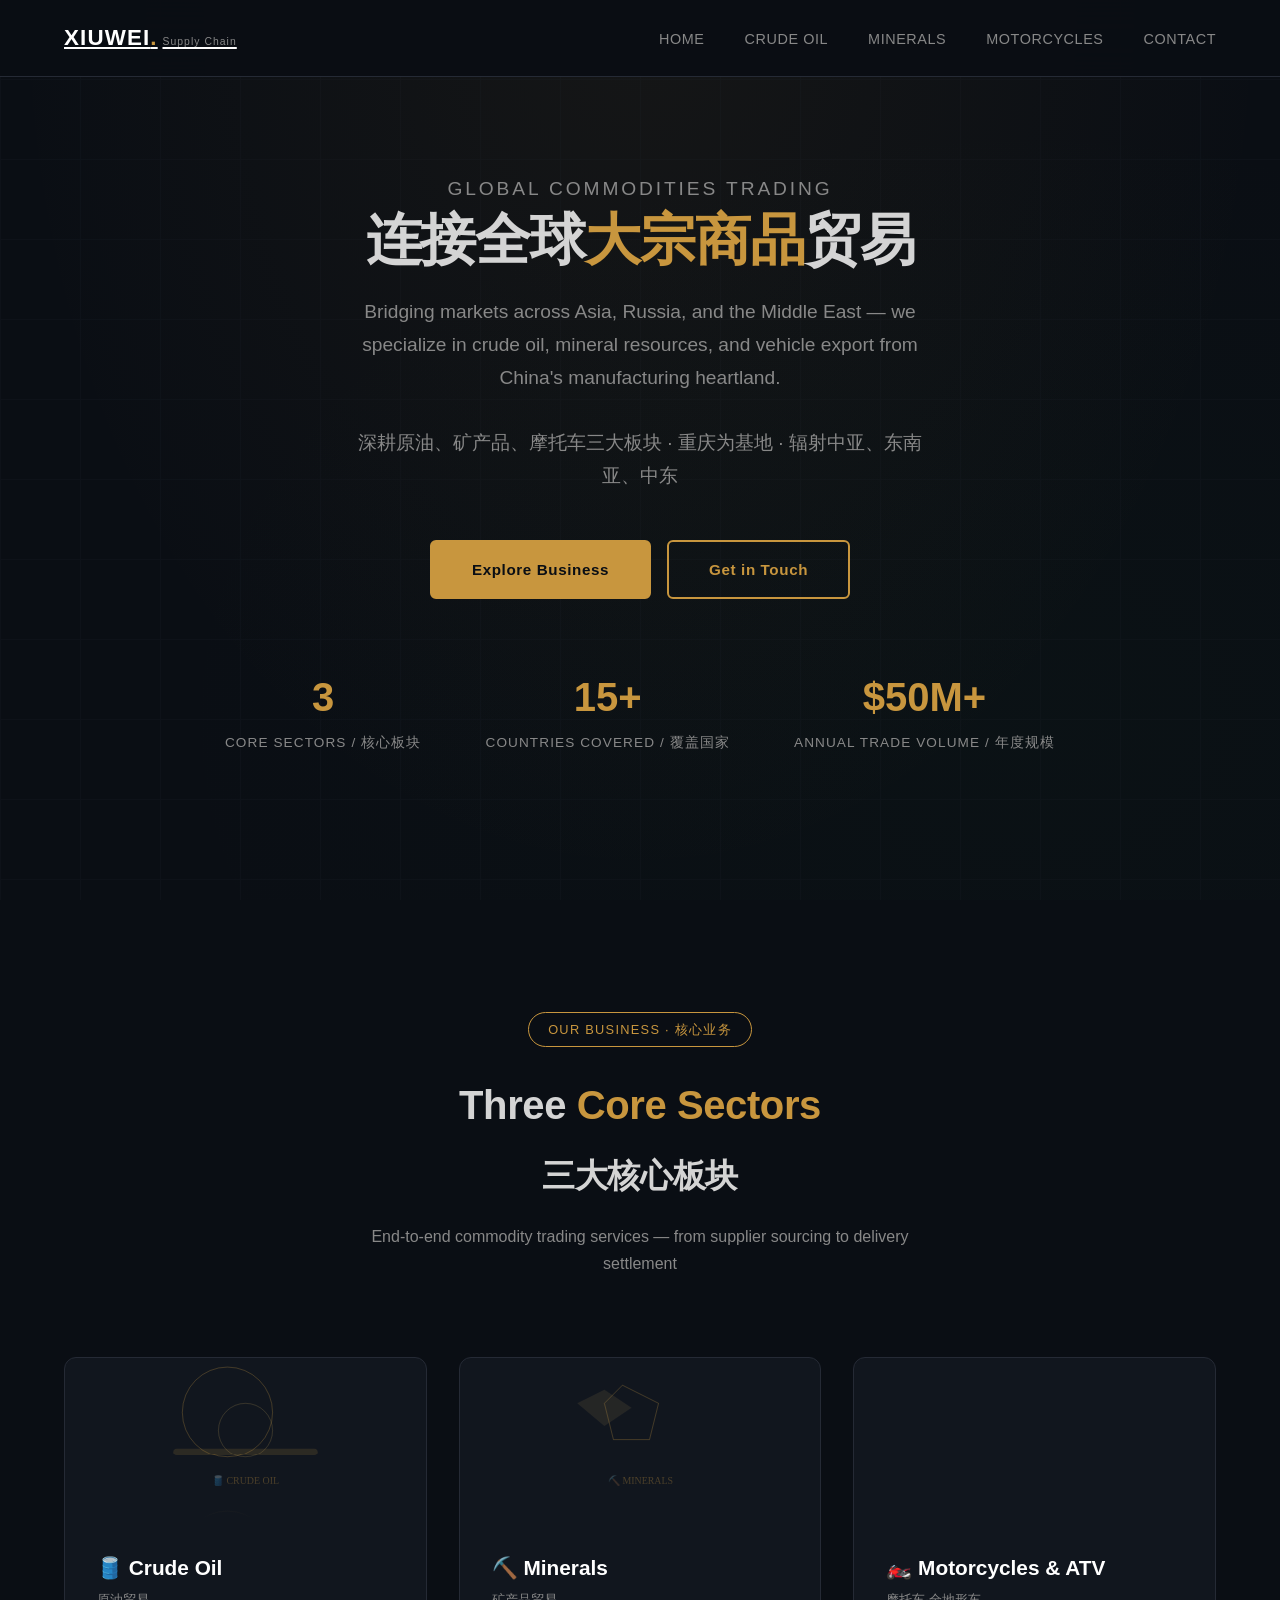
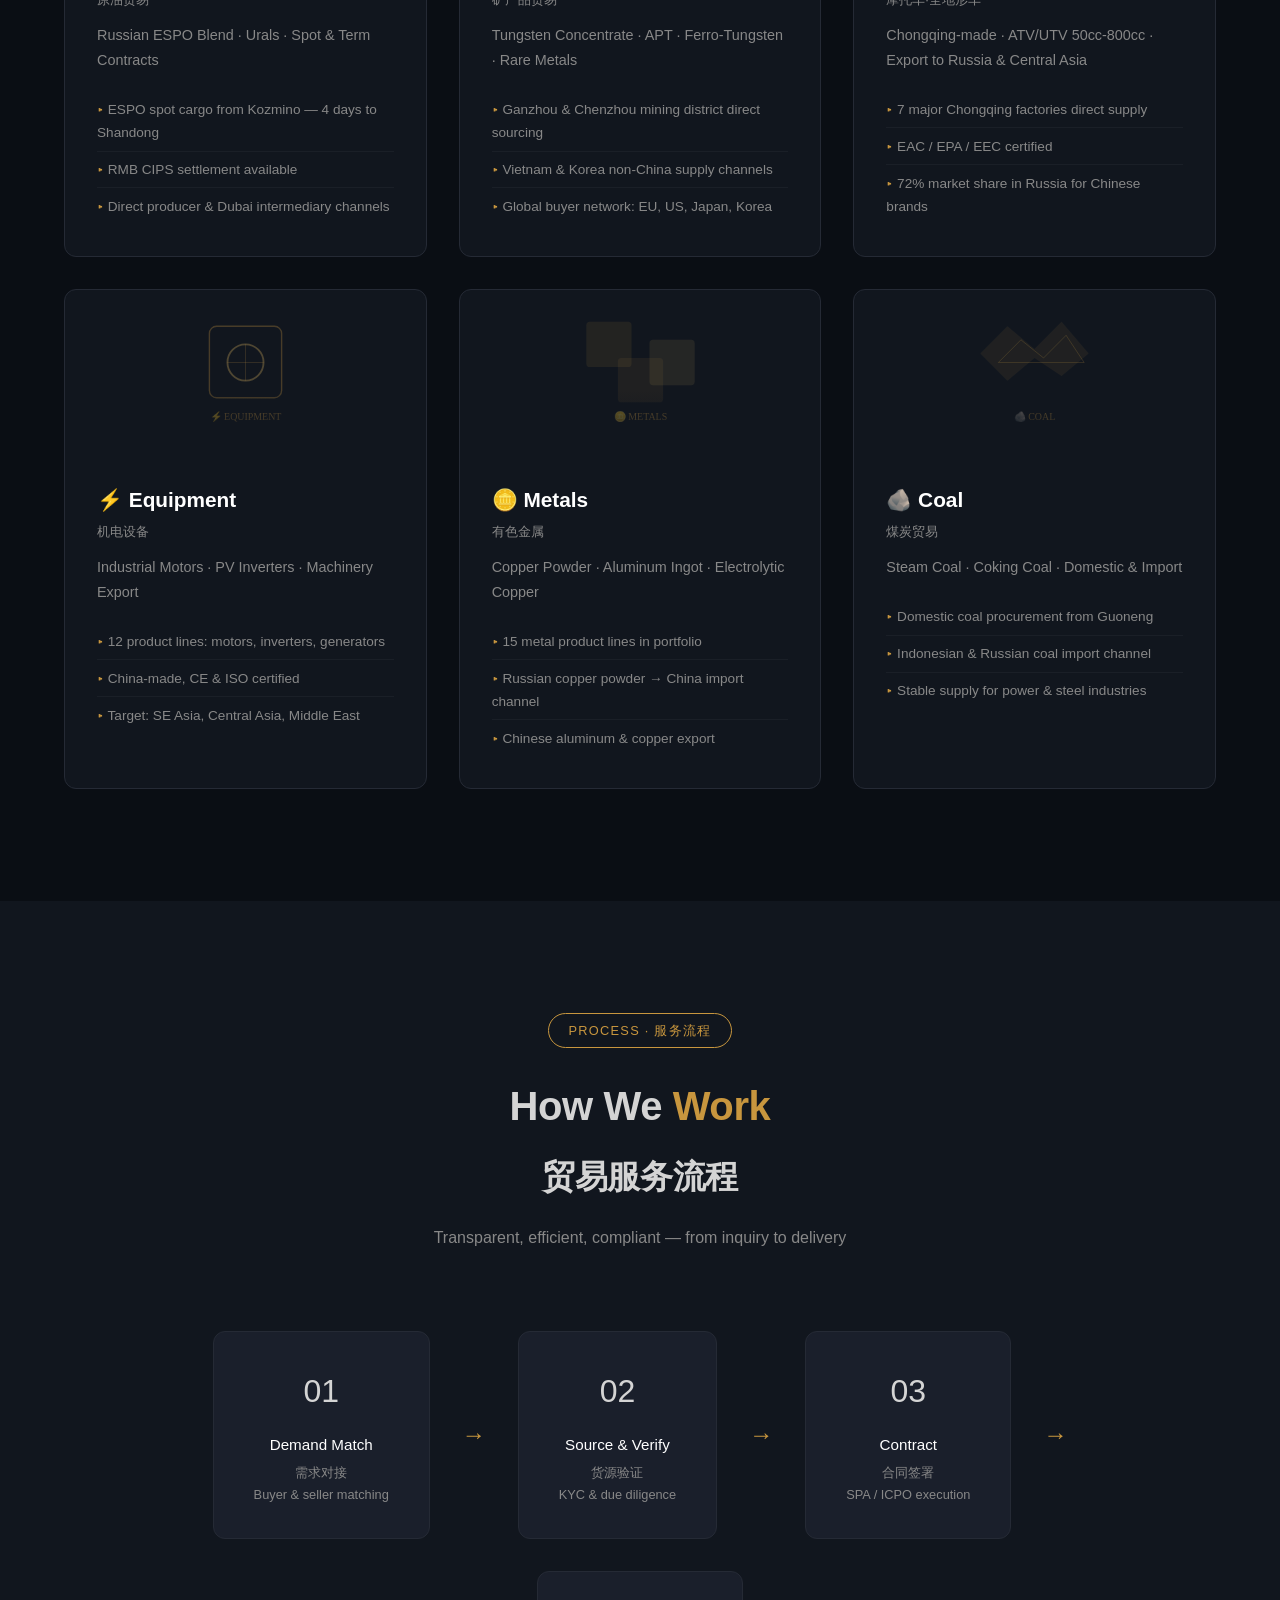
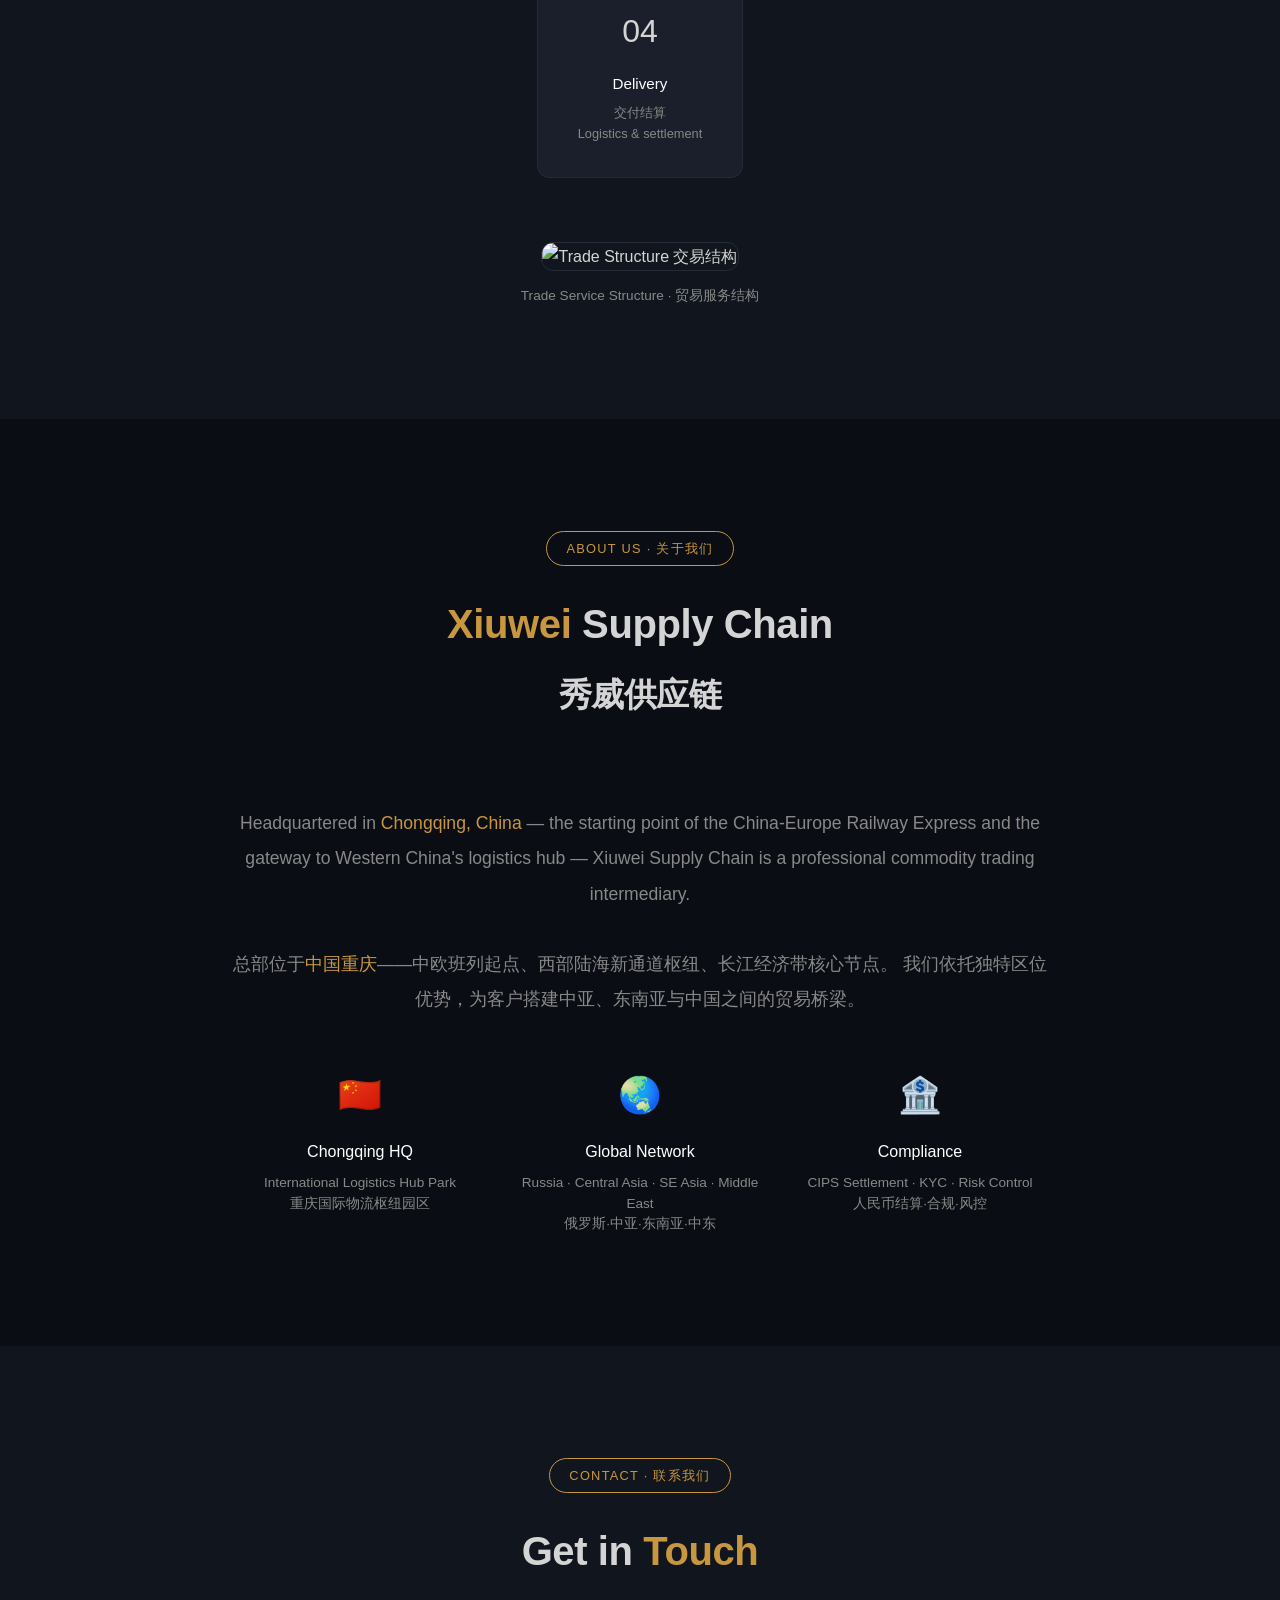
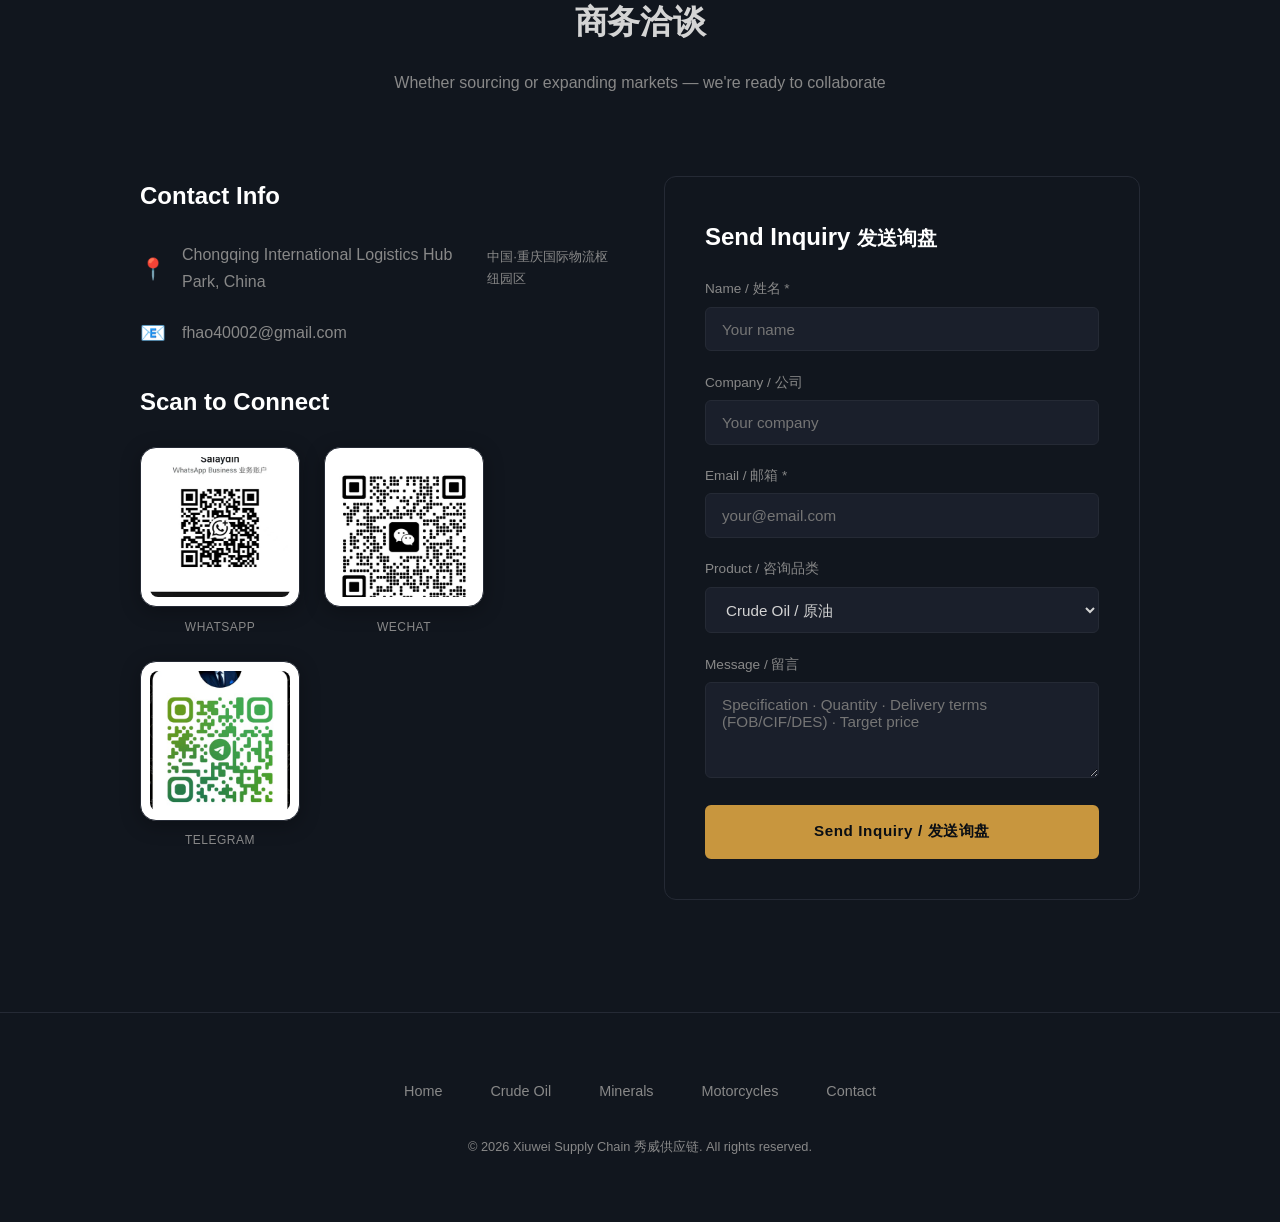
==== commit bf5571f1: "产品线扩充至6大板块：新增机电设备+有色金属+煤炭" ====
--- a/index.html
+++ b/index.html
@@ -3,251 +3,290 @@
 <head>
 <meta charset="UTF-8">
 <meta name="viewport" content="width=device-width, initial-scale=1.0">
-<meta name="description" content="秀威供应链 — 全球大宗商品贸易服务商 | 原油 · 矿产品 · 摩托车/ATV">
-<title>秀威供应链 | Xiuwei Supply Chain — 全球大宗贸易</title>
+<meta name="description" content="Xiuwei Supply Chain — Global Commodity Trading: Crude Oil, Minerals, Motorcycles & ATV">
+<title>秀威供应链 | Xiuwei Supply Chain — Global Commodity Trading</title>
 <link rel="stylesheet" href="css/style.css">
 </head>
 <body>
 
-<!-- ====== NAVIGATION ====== -->
+<!-- NAV -->
 <nav class="navbar">
-  <a href="index.html" class="logo">XIUWEI<span>.</span></a>
+  <a href="index.html" class="logo">XIUWEI<span>.</span><small>Supply Chain</small></a>
   <button class="mobile-toggle" onclick="toggleMenu()" aria-label="Menu">☰</button>
   <ul class="nav-links" id="navLinks">
-    <li><a href="index.html" class="active">首页</a></li>
-    <li><a href="#services">业务板块</a></li>
-    <li><a href="#flow">贸易流程</a></li>
-    <li><a href="#about">关于我们</a></li>
-    <li><a href="#contact">联系我们</a></li>
+    <li><a href="index.html" class="active">Home</a></li>
+    <li><a href="oil.html">Crude Oil</a></li>
+    <li><a href="minerals.html">Minerals</a></li>
+    <li><a href="motorcycles.html">Motorcycles</a></li>
+    <li><a href="#contact">Contact</a></li>
   </ul>
 </nav>
 
-<!-- ====== HERO ====== -->
+<!-- HERO -->
 <section class="hero">
   <div class="hero-content">
     <h1>
-      <span class="en">GLOBAL COMMODITIES</span>
+      <span class="en">GLOBAL COMMODITIES TRADING</span>
       连接全球<span class="gold">大宗商品</span>贸易
     </h1>
     <p class="subtitle">
-      深耕原油、矿产品、摩托车三大板块，依托重庆区位优势与中亚/东南亚双通道，
-      为中国及全球客户提供专业的大宗贸易居间与供应链服务
+      Bridging markets across Asia, Russia, and the Middle East — we specialize in crude oil, mineral resources, and vehicle export from China's manufacturing heartland.
+      <br><br>
+      深耕原油、矿产品、摩托车三大板块 · 重庆为基地 · 辐射中亚、东南亚、中东
     </p>
-    <div style="display:flex;gap:1rem;justify-content:center;flex-wrap:wrap;">
-      <a href="#services" class="btn btn-primary">了解业务</a>
-      <a href="#contact" class="btn btn-outline">商务洽谈</a>
+    <div class="hero-cta">
+      <a href="#services" class="btn btn-primary">Explore Business</a>
+      <a href="#contact" class="btn btn-outline">Get in Touch</a>
     </div>
     <div class="stats">
       <div class="stat-item">
         <div class="stat-num">3</div>
-        <div class="stat-label">核心业务板块</div>
+        <div class="stat-label">Core Sectors / 核心板块</div>
       </div>
       <div class="stat-item">
         <div class="stat-num">15+</div>
-        <div class="stat-label">覆盖国家和地区</div>
+        <div class="stat-label">Countries Covered / 覆盖国家</div>
       </div>
       <div class="stat-item">
         <div class="stat-num">$50M+</div>
-        <div class="stat-label">年度贸易撮合规模</div>
-      </div>
-    </div>
-  </div>
-</section>
-
-<!-- ====== SERVICES ====== -->
+        <div class="stat-label">Annual Trade Volume / 年度规模</div>
+      </div>
+    </div>
+  </div>
+</section>
+
+<!-- SERVICES -->
 <section class="section" id="services">
   <div class="section-header">
-    <span class="tag">Our Business</span>
-    <h2>三大核心<span class="gold">业务板块</span></h2>
-    <p>聚焦高价值大宗商品，为您提供从货源对接到交易执行的全链路服务</p>
+    <span class="tag">Our Business · 核心业务</span>
+    <h2>Three <span class="gold">Core Sectors</span><br><small>三大核心板块</small></h2>
+    <p>End-to-end commodity trading services — from supplier sourcing to delivery settlement</p>
   </div>
   <div class="services-grid">
 
-    <!-- 原油 -->
-    <a href="oil.html" class="service-card" style="text-decoration:none;">
-      <div class="service-icon">🛢️</div>
-      <h3>原油贸易</h3>
-      <p>俄罗斯 ESPO 混合原油 · 乌拉尔原油 · 中东原油</p>
-      <ul class="features">
-        <li>ESPO 现货 & 长期合约</li>
-        <li>DES 山东 / CIF 中国口岸</li>
-        <li>人民币 CIPS 结算通道</li>
-        <li>科兹米诺港直发，4天到港</li>
-      </ul>
-    </a>
-
-    <!-- 矿产品 -->
-    <a href="minerals.html" class="service-card" style="text-decoration:none;">
-      <div class="service-icon">⛏️</div>
-      <h3>矿产品贸易</h3>
-      <p>钨精矿 · 钨铁 · APT · 稀有金属</p>
-      <ul class="features">
-        <li>钨矿国内撮合 & 海外对接</li>
-        <li>赣州/郴州矿区直采</li>
-        <li>越南/韩国非中国货源</li>
-        <li>半导体级钨材料供应</li>
-      </ul>
-    </a>
-
-    <!-- 摩托车 -->
-    <a href="motorcycles.html" class="service-card" style="text-decoration:none;">
-      <div class="service-icon">🏍️</div>
-      <h3>摩托车 & ATV</h3>
-      <p>重庆造 · 全地形车 · 越野摩托 · 出口俄罗斯</p>
-      <ul class="features">
-        <li>重庆7大厂商直供</li>
-        <li>ATV/UTV 50cc-800cc</li>
-        <li>EAC 认证齐全</li>
-        <li>俄罗斯/中亚/中东出口</li>
-      </ul>
-    </a>
-  </div>
-</section>
-
-<!-- ====== TRADE FLOW ====== -->
+    <a href="oil.html" class="service-card">
+      <div class="service-img oil-bg"></div>
+      <div class="service-body">
+        <h3>🛢️ Crude Oil <small>原油贸易</small></h3>
+        <p>Russian ESPO Blend · Urals · Spot &amp; Term Contracts</p>
+        <ul class="features">
+          <li>ESPO spot cargo from Kozmino — 4 days to Shandong</li>
+          <li>RMB CIPS settlement available</li>
+          <li>Direct producer &amp; Dubai intermediary channels</li>
+        </ul>
+      </div>
+    </a>
+
+    <a href="minerals.html" class="service-card">
+      <div class="service-img minerals-bg"></div>
+      <div class="service-body">
+        <h3>⛏️ Minerals <small>矿产品贸易</small></h3>
+        <p>Tungsten Concentrate · APT · Ferro-Tungsten · Rare Metals</p>
+        <ul class="features">
+          <li>Ganzhou &amp; Chenzhou mining district direct sourcing</li>
+          <li>Vietnam &amp; Korea non-China supply channels</li>
+          <li>Global buyer network: EU, US, Japan, Korea</li>
+        </ul>
+      </div>
+    </a>
+
+    <a href="motorcycles.html" class="service-card">
+      <div class="service-img moto-bg"></div>
+      <div class="service-body">
+        <h3>🏍️ Motorcycles &amp; ATV <small>摩托车·全地形车</small></h3>
+        <p>Chongqing-made · ATV/UTV 50cc-800cc · Export to Russia &amp; Central Asia</p>
+        <ul class="features">
+          <li>7 major Chongqing factories direct supply</li>
+          <li>EAC / EPA / EEC certified</li>
+          <li>72% market share in Russia for Chinese brands</li>
+        </ul>
+      </div>
+    </a>
+
+    <a href="index.html#contact" class="service-card">
+      <div class="service-img electro-bg"></div>
+      <div class="service-body">
+        <h3>⚡ Equipment <small>机电设备</small></h3>
+        <p>Industrial Motors · PV Inverters · Machinery Export</p>
+        <ul class="features">
+          <li>12 product lines: motors, inverters, generators</li>
+          <li>China-made, CE &amp; ISO certified</li>
+          <li>Target: SE Asia, Central Asia, Middle East</li>
+        </ul>
+      </div>
+    </a>
+
+    <a href="index.html#contact" class="service-card">
+      <div class="service-img metals-bg"></div>
+      <div class="service-body">
+        <h3>🪙 Metals <small>有色金属</small></h3>
+        <p>Copper Powder · Aluminum Ingot · Electrolytic Copper</p>
+        <ul class="features">
+          <li>15 metal product lines in portfolio</li>
+          <li>Russian copper powder → China import channel</li>
+          <li>Chinese aluminum &amp; copper export</li>
+        </ul>
+      </div>
+    </a>
+
+    <a href="index.html#contact" class="service-card">
+      <div class="service-img coal-bg"></div>
+      <div class="service-body">
+        <h3>🪨 Coal <small>煤炭贸易</small></h3>
+        <p>Steam Coal · Coking Coal · Domestic &amp; Import</p>
+        <ul class="features">
+          <li>Domestic coal procurement from Guoneng</li>
+          <li>Indonesian &amp; Russian coal import channel</li>
+          <li>Stable supply for power &amp; steel industries</li>
+        </ul>
+      </div>
+    </a>
+  </div>
+</section>
+
+<!-- FLOW -->
 <section class="section" id="flow" style="background:var(--bg2);">
   <div class="section-header">
-    <span class="tag">Process</span>
-    <h2>贸易<span class="gold">服务流程</span></h2>
-    <p>透明、高效、合规——从需求匹配到交易完成</p>
+    <span class="tag">Process · 服务流程</span>
+    <h2>How We <span class="gold">Work</span><br><small>贸易服务流程</small></h2>
+    <p>Transparent, efficient, compliant — from inquiry to delivery</p>
   </div>
   <div class="trade-flow">
     <div class="flow-node">
-      <div class="node-icon">🔍</div>
-      <h4>需求对接</h4>
-      <p>明确买卖双方需求<br>规格/数量/价格</p>
+      <div class="node-icon">01</div>
+      <h4>Demand Match</h4>
+      <p>需求对接<br>Buyer &amp; seller matching</p>
     </div>
     <div class="flow-arrow">→</div>
     <div class="flow-node">
-      <div class="node-icon">📋</div>
-      <h4>货源匹配</h4>
-      <p>国内/国际货源筛选<br>资质验证 & KYC</p>
+      <div class="node-icon">02</div>
+      <h4>Source &amp; Verify</h4>
+      <p>货源验证<br>KYC &amp; due diligence</p>
     </div>
     <div class="flow-arrow">→</div>
     <div class="flow-node">
-      <div class="node-icon">📝</div>
-      <h4>合同签署</h4>
-      <p>SPA/ICPO 签署<br>交易结构设计</p>
+      <div class="node-icon">03</div>
+      <h4>Contract</h4>
+      <p>合同签署<br>SPA / ICPO execution</p>
     </div>
     <div class="flow-arrow">→</div>
     <div class="flow-node">
-      <div class="node-icon">🚢</div>
-      <h4>交付结算</h4>
-      <p>物流/清关/检验<br>人民币 CIPS 结算</p>
-    </div>
-  </div>
-</section>
-
-<!-- ====== ABOUT ====== -->
+      <div class="node-icon">04</div>
+      <h4>Delivery</h4>
+      <p>交付结算<br>Logistics &amp; settlement</p>
+    </div>
+  </div>
+  <div style="text-align:center;margin-top:4rem;">
+    <img src="img/trade_structure.png" alt="Trade Structure 交易结构" style="max-width:900px;width:100%;border-radius:12px;border:1px solid var(--border);">
+    <p style="color:var(--text-dim);font-size:0.85rem;margin-top:0.8rem;">Trade Service Structure · 贸易服务结构</p>
+  </div>
+</section>
+
+<!-- ABOUT -->
 <section class="section" id="about">
   <div class="section-header">
-    <span class="tag">About Us</span>
-    <h2>关于<span class="gold">秀威供应链</span></h2>
-  </div>
-  <div style="max-width:800px;margin:0 auto;text-align:center;">
+    <span class="tag">About Us · 关于我们</span>
+    <h2><span class="gold">Xiuwei</span> Supply Chain<br><small>秀威供应链</small></h2>
+  </div>
+  <div style="max-width:820px;margin:0 auto;text-align:center;">
     <p style="color:var(--text-dim);font-size:1.1rem;line-height:2;margin-bottom:2rem;">
-      秀威供应链总部位于<span class="gold">中国重庆</span>，是一家专注于大宗商品贸易居间服务的专业机构。
-      我们依托重庆独特的区位优势——<span class="gold-light">中欧班列起点</span>、
-      <span class="gold-light">西部陆海新通道枢纽</span>、<span class="gold-light">长江经济带核心节点</span>——
-      为客户搭建中亚、东南亚与中国之间的贸易桥梁。
+      Headquartered in <span class="gold">Chongqing, China</span> — the starting point of the China-Europe Railway Express and the gateway to Western China's logistics hub — Xiuwei Supply Chain is a professional commodity trading intermediary.
+      <br><br>
+      总部位于<span class="gold">中国重庆</span>——中欧班列起点、西部陆海新通道枢纽、长江经济带核心节点。
+      我们依托独特区位优势，为客户搭建中亚、东南亚与中国之间的贸易桥梁。
     </p>
-    <div style="display:grid;grid-template-columns:repeat(3,1fr);gap:2rem;margin-top:3rem;">
-      <div style="text-align:center;">
-        <div style="font-size:2rem;color:var(--gold);margin-bottom:0.5rem;">🇨🇳</div>
-        <h4 style="color:var(--white);">重庆总部</h4>
-        <p style="color:var(--text-dim);font-size:0.9rem;">国际物流枢纽园区</p>
-      </div>
-      <div style="text-align:center;">
-        <div style="font-size:2rem;color:var(--gold);margin-bottom:0.5rem;">🤝</div>
-        <h4 style="color:var(--white);">全球网络</h4>
-        <p style="color:var(--text-dim);font-size:0.9rem;">俄罗斯 · 中亚 · 东南亚 · 中东</p>
-      </div>
-      <div style="text-align:center;">
-        <div style="font-size:2rem;color:var(--gold);margin-bottom:0.5rem;">🏦</div>
-        <h4 style="color:var(--white);">合规保障</h4>
-        <p style="color:var(--text-dim);font-size:0.9rem;">CIPS结算 · 合规审查 · 风控体系</p>
-      </div>
-    </div>
-  </div>
-</section>
-
-<!-- ====== CONTACT ====== -->
+    <div class="about-grid">
+      <div class="about-item">
+        <div class="about-icon">🇨🇳</div>
+        <h4>Chongqing HQ</h4>
+        <p>International Logistics Hub Park<br>重庆国际物流枢纽园区</p>
+      </div>
+      <div class="about-item">
+        <div class="about-icon">🌏</div>
+        <h4>Global Network</h4>
+        <p>Russia · Central Asia · SE Asia · Middle East<br>俄罗斯·中亚·东南亚·中东</p>
+      </div>
+      <div class="about-item">
+        <div class="about-icon">🏦</div>
+        <h4>Compliance</h4>
+        <p>CIPS Settlement · KYC · Risk Control<br>人民币结算·合规·风控</p>
+      </div>
+    </div>
+  </div>
+</section>
+
+<!-- CONTACT -->
 <section class="section" id="contact" style="background:var(--bg2);">
   <div class="section-header">
-    <span class="tag">Contact</span>
-    <h2>商务<span class="gold">洽谈</span></h2>
-    <p>无论您是寻找货源还是拓展市场，我们期待与您合作</p>
+    <span class="tag">Contact · 联系我们</span>
+    <h2>Get in <span class="gold">Touch</span><br><small>商务洽谈</small></h2>
+    <p>Whether sourcing or expanding markets — we're ready to collaborate</p>
   </div>
   <div class="contact-grid">
     <div class="contact-info">
-      <h3>联系方式</h3>
-      <div class="info-item"><span class="icon">📍</span> 中国 · 重庆国际物流枢纽园区</div>
+      <h3>Contact Info</h3>
+      <div class="info-item"><span class="icon">📍</span> Chongqing International Logistics Hub Park, China<br><small>中国·重庆国际物流枢纽园区</small></div>
       <div class="info-item"><span class="icon">📧</span> fhao40002@gmail.com</div>
 
-      <h3 style="margin-top:1.8rem;">扫码联系</h3>
+      <h3 style="margin-top:2rem;">Scan to Connect</h3>
       <div class="qr-grid">
         <div class="qr-card">
-          <div class="qr-frame">
-            <img src="img/whatsapp.jpg" alt="WhatsApp">
-          </div>
+          <div class="qr-frame"><img src="img/whatsapp.jpg" alt="WhatsApp"></div>
           <p>WhatsApp</p>
         </div>
         <div class="qr-card">
-          <div class="qr-frame">
-            <img src="img/wechat.jpg" alt="微信">
-          </div>
-          <p>微信</p>
+          <div class="qr-frame"><img src="img/wechat.jpg" alt="WeChat"></div>
+          <p>WeChat</p>
         </div>
         <div class="qr-card">
-          <div class="qr-frame">
-            <img src="img/telegram.jpg" alt="Telegram">
-          </div>
+          <div class="qr-frame"><img src="img/telegram.jpg" alt="Telegram"></div>
           <p>Telegram</p>
         </div>
       </div>
     </div>
+
     <form class="contact-form" id="contactForm" onsubmit="return sendInquiry(event)">
-      <div class="form-group">
-        <label>您的姓名 *</label>
-        <input type="text" id="inqName" required placeholder="请填写姓名">
-      </div>
-      <div class="form-group">
-        <label>公司名称</label>
-        <input type="text" id="inqCompany" placeholder="请填写公司名称">
-      </div>
-      <div class="form-group">
-        <label>电子邮箱 *</label>
-        <input type="email" id="inqEmail" required placeholder="请填写邮箱">
-      </div>
-      <div class="form-group">
-        <label>咨询品类</label>
+      <h3 style="color:var(--white);margin-bottom:1.2rem;">Send Inquiry <small>发送询盘</small></h3>
+      <div class="form-group">
+        <label>Name / 姓名 *</label>
+        <input type="text" id="inqName" required placeholder="Your name">
+      </div>
+      <div class="form-group">
+        <label>Company / 公司</label>
+        <input type="text" id="inqCompany" placeholder="Your company">
+      </div>
+      <div class="form-group">
+        <label>Email / 邮箱 *</label>
+        <input type="email" id="inqEmail" required placeholder="your@email.com">
+      </div>
+      <div class="form-group">
+        <label>Product / 咨询品类</label>
         <select id="inqCategory">
-          <option>原油 (ESPO / Urals)</option>
-          <option>矿产品 (钨矿 / 铜矿 / 其他)</option>
-          <option>摩托车 & ATV</option>
-          <option>其他大宗商品</option>
+          <option>Crude Oil / 原油</option>
+          <option>Minerals / 矿产品</option>
+          <option>Motorcycles & ATV / 摩托车</option>
+          <option>Other / 其他</option>
         </select>
       </div>
       <div class="form-group">
-        <label>留言内容</label>
-        <textarea id="inqMessage" rows="4" placeholder="请描述您的需求..."></textarea>
-      </div>
-      <button type="submit" class="btn btn-primary" style="width:100%;">发送询盘</button>
-      <p id="formMsg" style="display:none;text-align:center;margin-top:1rem;color:var(--gold-light);font-weight:600;"></p>
+        <label>Message / 留言</label>
+        <textarea id="inqMessage" rows="4" placeholder="Specification · Quantity · Delivery terms (FOB/CIF/DES) · Target price"></textarea>
+      </div>
+      <button type="submit" class="btn btn-primary" style="width:100%;">Send Inquiry / 发送询盘</button>
     </form>
   </div>
 </section>
 
-<!-- ====== FOOTER ====== -->
+<!-- FOOTER -->
 <footer class="footer">
   <ul class="footer-links">
-    <li><a href="index.html">首页</a></li>
-    <li><a href="oil.html">原油贸易</a></li>
-    <li><a href="minerals.html">矿产品贸易</a></li>
-    <li><a href="motorcycles.html">摩托车 & ATV</a></li>
-    <li><a href="#contact">联系我们</a></li>
+    <li><a href="index.html">Home</a></li>
+    <li><a href="oil.html">Crude Oil</a></li>
+    <li><a href="minerals.html">Minerals</a></li>
+    <li><a href="motorcycles.html">Motorcycles</a></li>
+    <li><a href="#contact">Contact</a></li>
   </ul>
-  <p class="copyright">© 2026 秀威供应链 Xiuwei Supply Chain. All rights reserved.</p>
+  <p class="copyright">&copy; 2026 Xiuwei Supply Chain 秀威供应链. All rights reserved.</p>
 </footer>
 
 <script src="js/main.js"></script>
--- a/css/style.css
+++ b/css/style.css
@@ -129,29 +129,70 @@
 
 .service-card {
   background:var(--bg2); border:1px solid var(--border); border-radius:12px;
-  padding:3rem 2rem; transition:all 0.4s; position:relative; overflow:hidden;
+  overflow:hidden; transition:all 0.4s; text-decoration:none; display:block;
 }
 .service-card:hover {
   border-color:var(--gold); transform:translateY(-6px);
   box-shadow:0 20px 50px rgba(0,0,0,0.4);
 }
-.service-card::before {
-  content:''; position:absolute; top:0; left:0; right:0; height:3px;
-  background:linear-gradient(90deg, var(--gold), var(--gold-light));
-  opacity:0; transition:opacity 0.4s;
-}
-.service-card:hover::before { opacity:1; }
-
-.service-icon { font-size:2.5rem; margin-bottom:1.5rem; }
-.service-card h3 { margin-bottom:1rem; color:var(--white); }
-.service-card p { color:var(--text-dim); font-size:0.95rem; margin-bottom:1.5rem; line-height:1.8; }
+
+.service-img {
+  height:160px; background-size:cover; background-position:center;
+  position:relative;
+}
+.service-img::after {
+  content:''; position:absolute; bottom:0; left:0; right:0; height:60px;
+  background:linear-gradient(transparent, var(--bg2));
+}
+.oil-bg {
+  background: linear-gradient(135deg, #1a1a2e 0%, #16213e 50%, #0f3460 100%);
+  background-image: url("data:image/svg+xml,%3Csvg xmlns='http://www.w3.org/2000/svg' viewBox='0 0 400 160'%3E%3Ccircle cx='180' cy='60' r='50' fill='none' stroke='%23c8963e' stroke-width='1' opacity='0.3'/%3E%3Ccircle cx='200' cy='80' r='30' fill='none' stroke='%23e0b860' stroke-width='1' opacity='0.2'/%3E%3Crect x='120' y='100' width='160' height='8' rx='4' fill='%23c8963e' opacity='0.15'/%3E%3Ctext x='200' y='140' text-anchor='middle' fill='%23c8963e' font-size='11' opacity='0.5'%3E🛢️ CRUDE OIL%3C/text%3E%3C/svg%3E");
+}
+.minerals-bg {
+  background: linear-gradient(135deg, #1a1a2e 0%, #1a1a2e 50%, #2d1f0e 100%);
+  background-image: url("data:image/svg+xml,%3Csvg xmlns='http://www.w3.org/2000/svg' viewBox='0 0 400 160'%3E%3Cpolygon points='180,30 220,50 210,90 170,90 160,50' fill='none' stroke='%23c8963e' stroke-width='1' opacity='0.3'/%3E%3Cpolygon points='130,50 160,35 190,55 160,75' fill='%23e0b860' opacity='0.1'/%3E%3Ctext x='200' y='140' text-anchor='middle' fill='%23c8963e' font-size='11' opacity='0.5'%3E⛏️ MINERALS%3C/text%3E%3C/svg%3E");
+}
+.moto-bg {
+  background: linear-gradient(135deg, #1a1a2e 0%, #1e1a16 50%, #2d1a0e 100%);
+  background-image: url("data:image/svg+xml,%3Csvg xmlns='http://www.w3.org/2000/svg' viewBox='0 0 400 160'%3E%3Ccircle cx='170' cy='55' r='35' fill='none' stroke='%23c8963e' stroke-width='2' opacity='0.3'/%3E%3Ccircle cx='230' cy='55' r='35' fill='none' stroke='%23c8963e' stroke-width='2' opacity='0.3'/%3E%3Cline x1='205' y1='55' x2='260' y2='40' stroke='%23e0b860' stroke-width='2' opacity='0.3'/%3E%3Ctext x='200' y='140' text-anchor='middle' fill='%23c8963e' font-size='11' opacity='0.5'%3E🏍️ MOTORCYCLES %26 ATV%3C/text%3E%3C/svg%3E");
+}
+.electro-bg {
+  background: linear-gradient(135deg, #0e1a2e 0%, #0f2040 50%, #1a2a3e 100%);
+  background-image: url("data:image/svg+xml,%3Csvg xmlns='http://www.w3.org/2000/svg' viewBox='0 0 400 160'%3E%3Crect x='160' y='40' width='80' height='80' rx='8' fill='none' stroke='%23c8963e' stroke-width='1.5' opacity='0.3'/%3E%3Ccircle cx='200' cy='80' r='20' fill='none' stroke='%23e0b860' stroke-width='2' opacity='0.3'/%3E%3Cline x1='200' y1='60' x2='200' y2='100' stroke='%23c8963e' stroke-width='1' opacity='0.2'/%3E%3Cline x1='180' y1='80' x2='220' y2='80' stroke='%23c8963e' stroke-width='1' opacity='0.2'/%3E%3Ctext x='200' y='145' text-anchor='middle' fill='%23c8963e' font-size='11' opacity='0.5'%3E⚡ EQUIPMENT%3C/text%3E%3C/svg%3E");
+}
+.metals-bg {
+  background: linear-gradient(135deg, #1a120e 0%, #2d1f0e 50%, #1a1a2e 100%);
+  background-image: url("data:image/svg+xml,%3Csvg xmlns='http://www.w3.org/2000/svg' viewBox='0 0 400 160'%3E%3Crect x='140' y='35' width='50' height='50' rx='4' fill='%23c8963e' opacity='0.1'/%3E%3Crect x='210' y='55' width='50' height='50' rx='4' fill='%23e0b860' opacity='0.1'/%3E%3Crect x='175' y='75' width='50' height='50' rx='4' fill='%23c8963e' opacity='0.08'/%3E%3Ctext x='200' y='145' text-anchor='middle' fill='%23c8963e' font-size='11' opacity='0.5'%3E🪙 METALS%3C/text%3E%3C/svg%3E");
+}
+.coal-bg {
+  background: linear-gradient(135deg, #141414 0%, #1a1a1a 50%, #0e0e0e 100%);
+  background-image: url("data:image/svg+xml,%3Csvg xmlns='http://www.w3.org/2000/svg' viewBox='0 0 400 160'%3E%3Cpolygon points='140,70 170,40 200,65 230,35 260,70 230,95 200,75 170,100' fill='%23c8963e' opacity='0.08'/%3E%3Cpolygon points='160,80 185,55 210,75 235,50 255,80' fill='none' stroke='%23c8963e' stroke-width='1' opacity='0.2'/%3E%3Ctext x='200' y='145' text-anchor='middle' fill='%23c8963e' font-size='11' opacity='0.5'%3E🪨 COAL%3C/text%3E%3C/svg%3E");
+}
+
+.service-body { padding:2rem; }
+.service-body h3 { margin-bottom:0.8rem; color:var(--white); font-size:1.3rem; }
+.service-body h3 small { display:block; font-size:0.8rem; color:var(--text-dim); font-weight:400; margin-top:0.2rem; }
+.service-body p { color:var(--text-dim); font-size:0.9rem; margin-bottom:1.2rem; }
 .service-card .features { list-style:none; }
 .service-card .features li {
-  padding:0.5rem 0; color:var(--text-dim); font-size:0.9rem;
-  border-bottom:1px solid var(--border);
+  padding:0.4rem 0; color:var(--text-dim); font-size:0.85rem;
+  border-bottom:1px solid rgba(255,255,255,0.04);
 }
 .service-card .features li:last-child { border-bottom:none; }
 .service-card .features li::before { content:'▸ '; color:var(--gold); }
+
+/* ===== ABOUT GRID ===== */
+.about-grid {
+  display:grid; grid-template-columns:repeat(3, 1fr); gap:2.5rem;
+  margin-top:3rem; max-width:800px; margin-left:auto; margin-right:auto;
+}
+.about-item { text-align:center; }
+.about-icon { font-size:2.2rem; margin-bottom:0.8rem; }
+.about-item h4 { color:var(--white); font-size:1rem; margin-bottom:0.5rem; }
+.about-item p { color:var(--text-dim); font-size:0.85rem; line-height:1.5; }
+
+/* ===== HERO CTA ===== */
+.hero-cta { display:flex; gap:1rem; justify-content:center; flex-wrap:wrap; margin-bottom:3rem; }
 
 /* ===== TRADE FLOW ===== */
 .trade-flow {
@@ -209,12 +250,12 @@
 }
 
 .qr-frame {
-  width: 105px;
-  height: 105px;
-  padding: 8px;
-  background: var(--bg);
+  width: 160px;
+  height: 160px;
+  padding: 10px;
+  background: var(--white);
   border: 1px solid var(--border);
-  border-radius: 14px;
+  border-radius: 16px;
   display: flex;
   align-items: center;
   justify-content: center;
@@ -225,13 +266,13 @@
 
 .qr-card:hover .qr-frame {
   border-color: var(--gold);
-  box-shadow: 0 6px 30px rgba(200,150,62,0.15);
+  box-shadow: 0 6px 30px rgba(200,150,62,0.2);
 }
 
 .qr-frame img {
-  width: 89px;
-  height: 89px;
-  border-radius: 6px;
+  width: 140px;
+  height: 140px;
+  border-radius: 8px;
   object-fit: contain;
 }
 
@@ -265,7 +306,14 @@
   background:radial-gradient(ellipse at 50% 0%, rgba(200,150,62,0.05) 0%, transparent 70%);
 }
 .page-banner h1 { margin-bottom:1rem; }
-.page-banner p { color:var(--text-dim); max-width:600px; margin:0 auto; }
+.page-banner h1 small { display:block; font-size:1.3rem; color:var(--text-dim); font-weight:400; margin-top:0.3rem; }
+.page-banner p { color:var(--text-dim); max-width:650px; margin:0 auto; font-size:1.05rem; }
+.oil-hero { background:radial-gradient(ellipse at 30% 0%, rgba(200,150,62,0.08) 0%, transparent 70%), linear-gradient(180deg, #0f1a2e 0%, var(--bg) 100%); }
+.minerals-hero { background:radial-gradient(ellipse at 70% 0%, rgba(200,150,62,0.08) 0%, transparent 70%), linear-gradient(180deg, #1a120e 0%, var(--bg) 100%); }
+.moto-hero { background:radial-gradient(ellipse at 50% 0%, rgba(200,150,62,0.08) 0%, transparent 70%), linear-gradient(180deg, #1a160e 0%, var(--bg) 100%); }
+
+.page-banner h1 small { display:block; font-size:1.2rem; color:var(--text-dim); font-weight:400; margin-top:0.3rem; }
+.navbar .logo small { font-size:0.65rem; color:var(--text-dim); font-weight:400; letter-spacing:0.1em; margin-left:0.3rem; }
 
 /* ===== DETAIL PAGE CONTENT ===== */
 .detail-content { max-width:1000px; margin:0 auto; padding:4rem; }
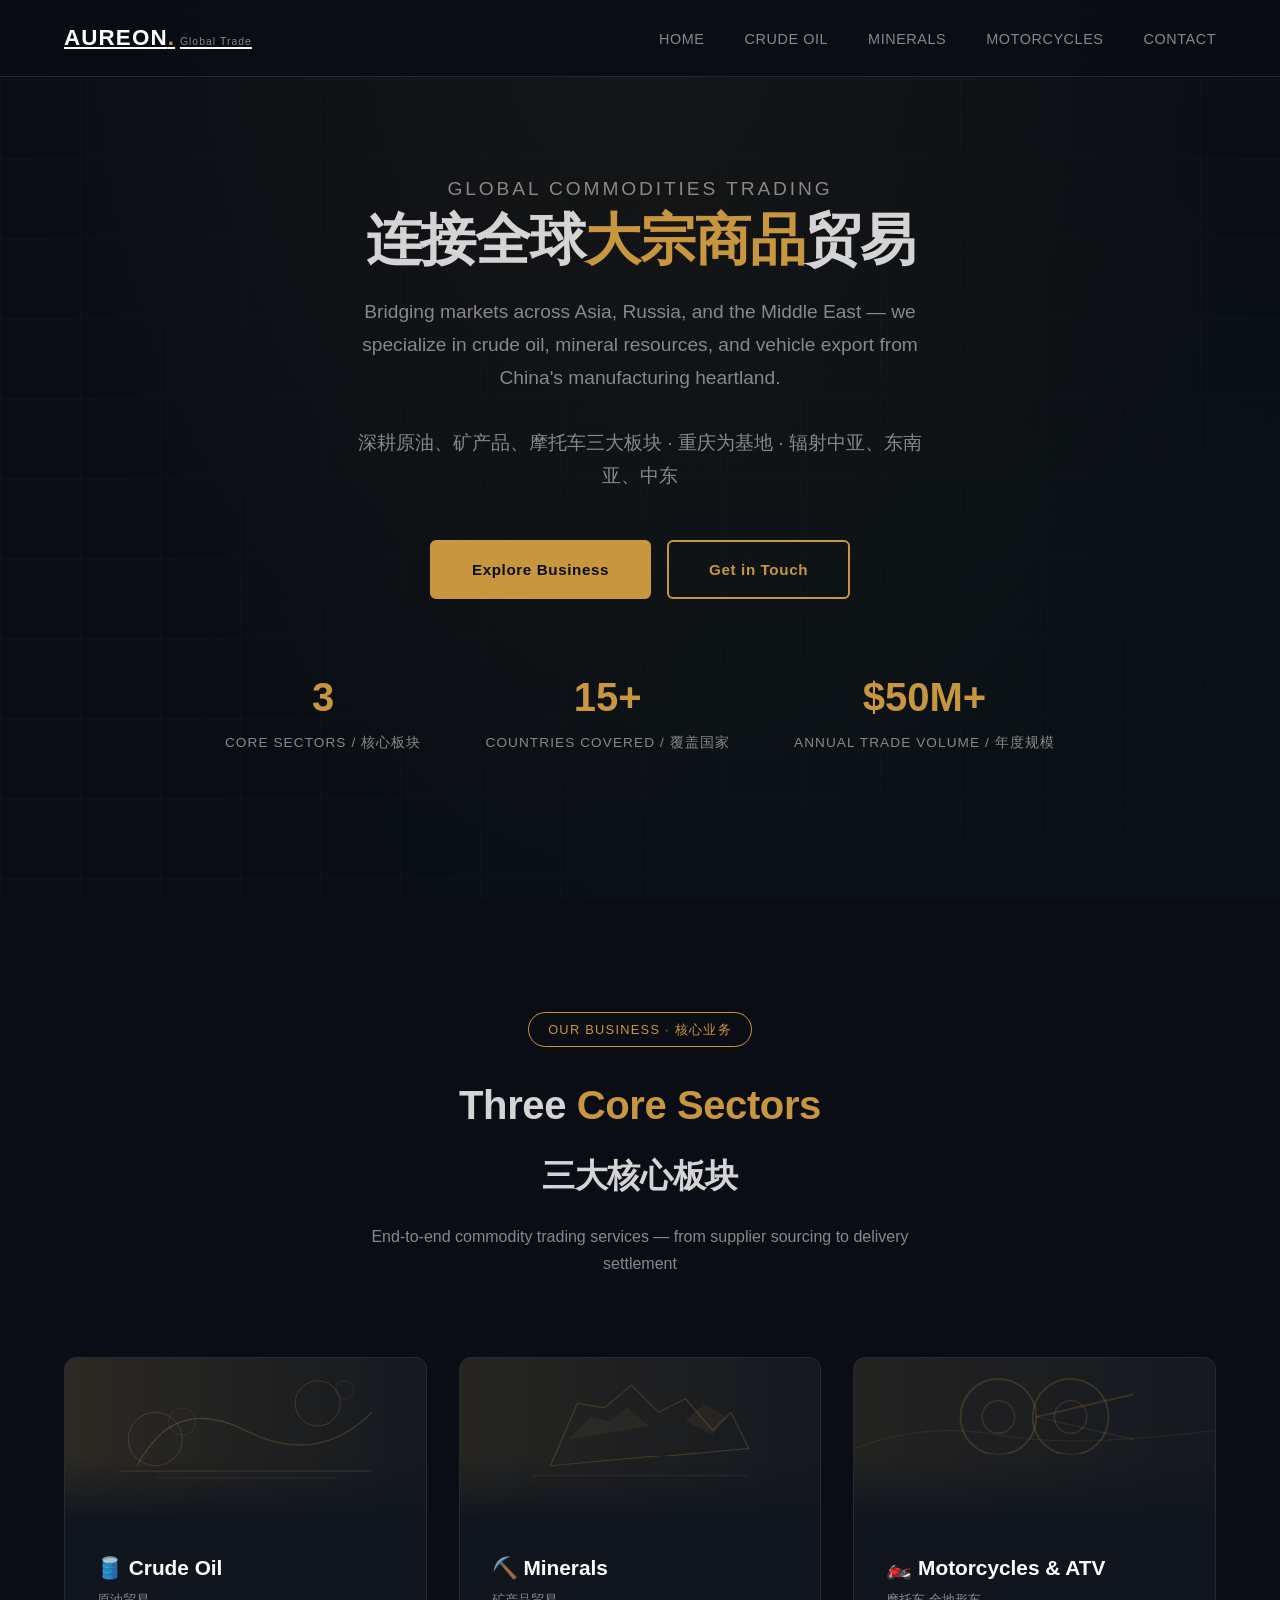
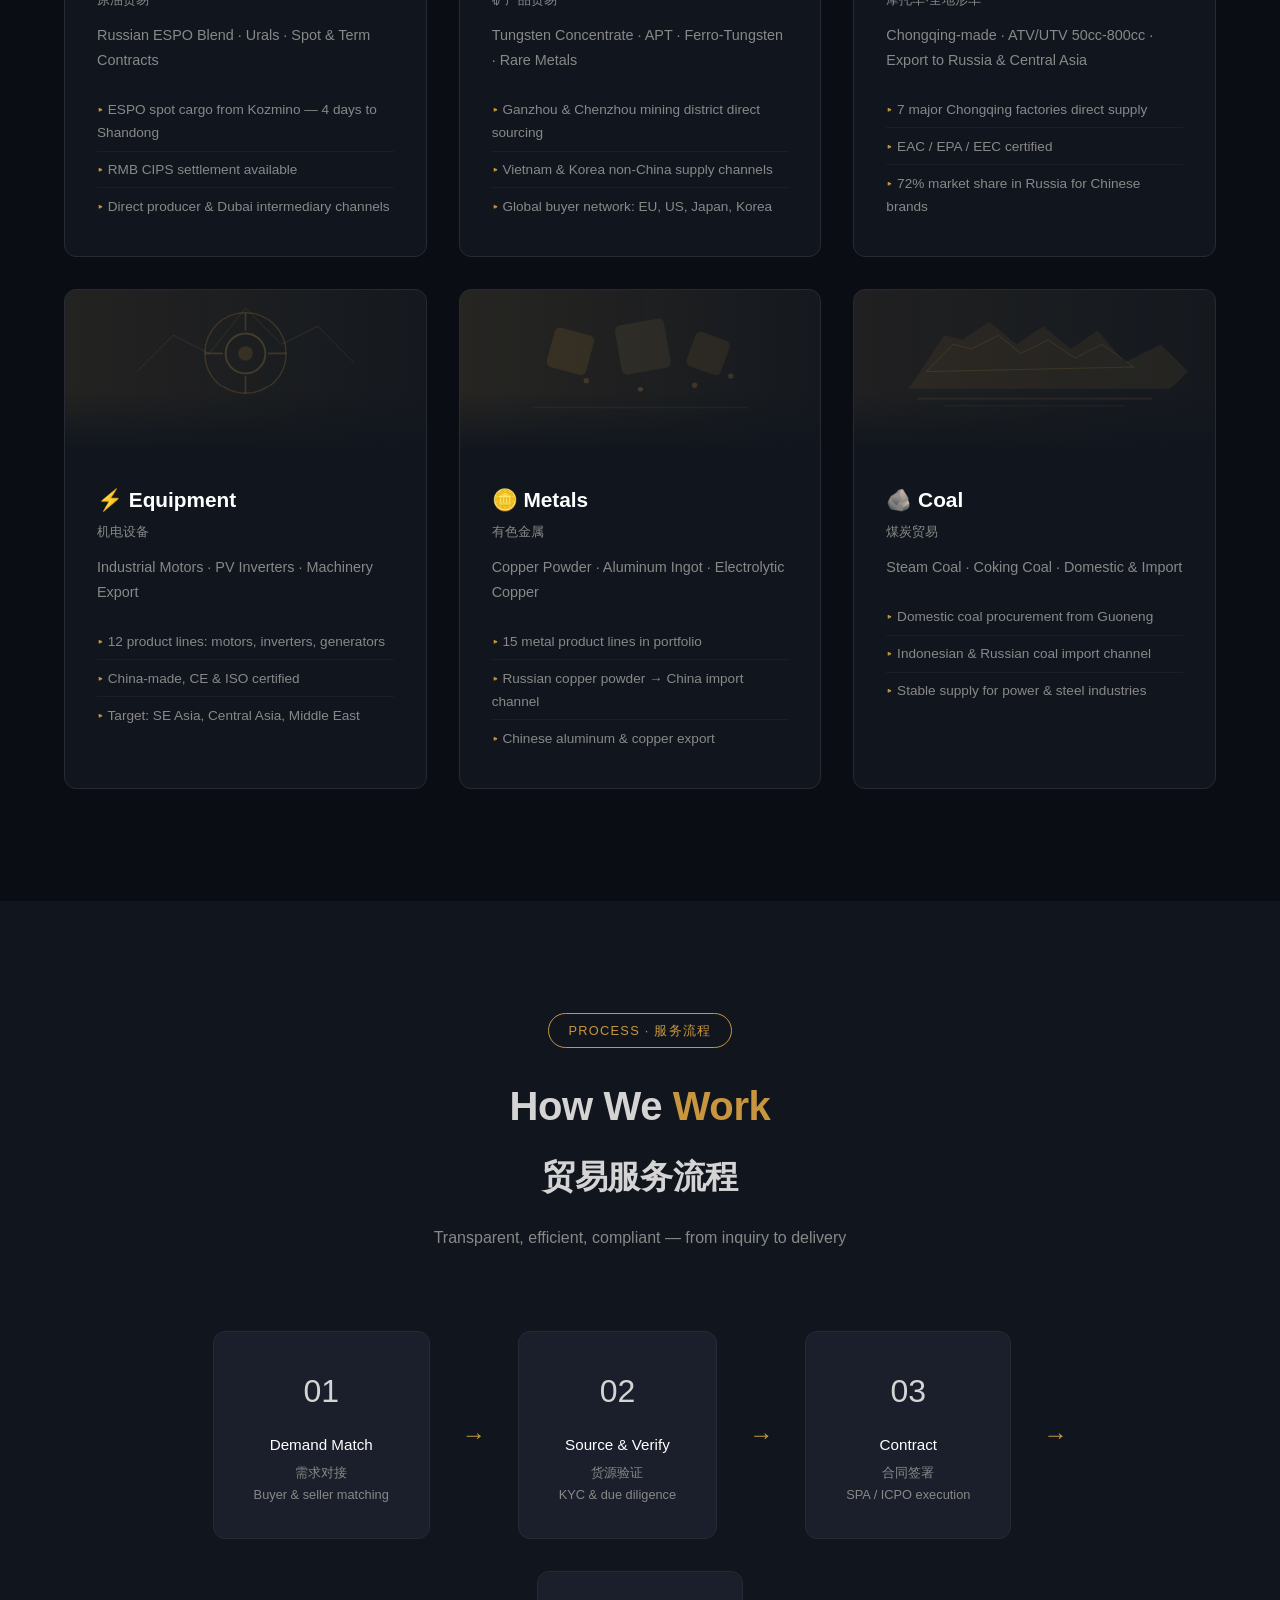
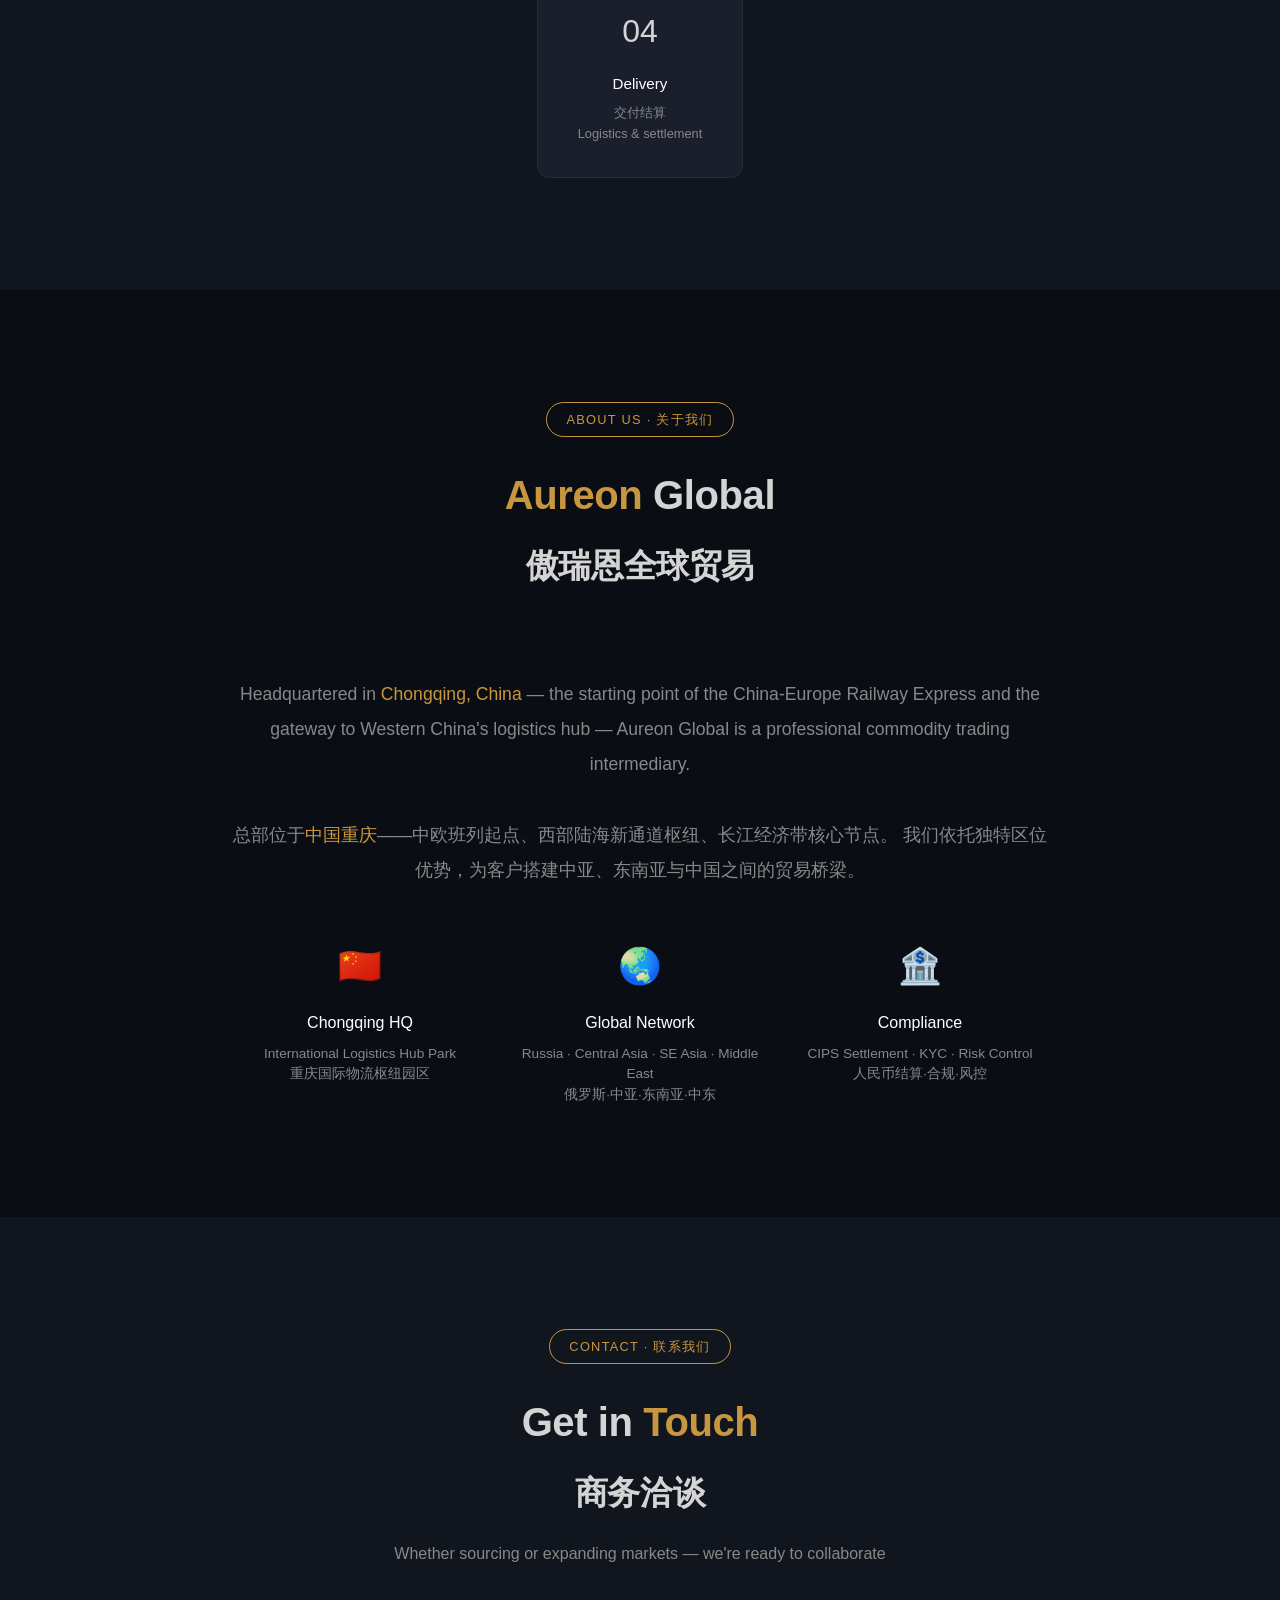
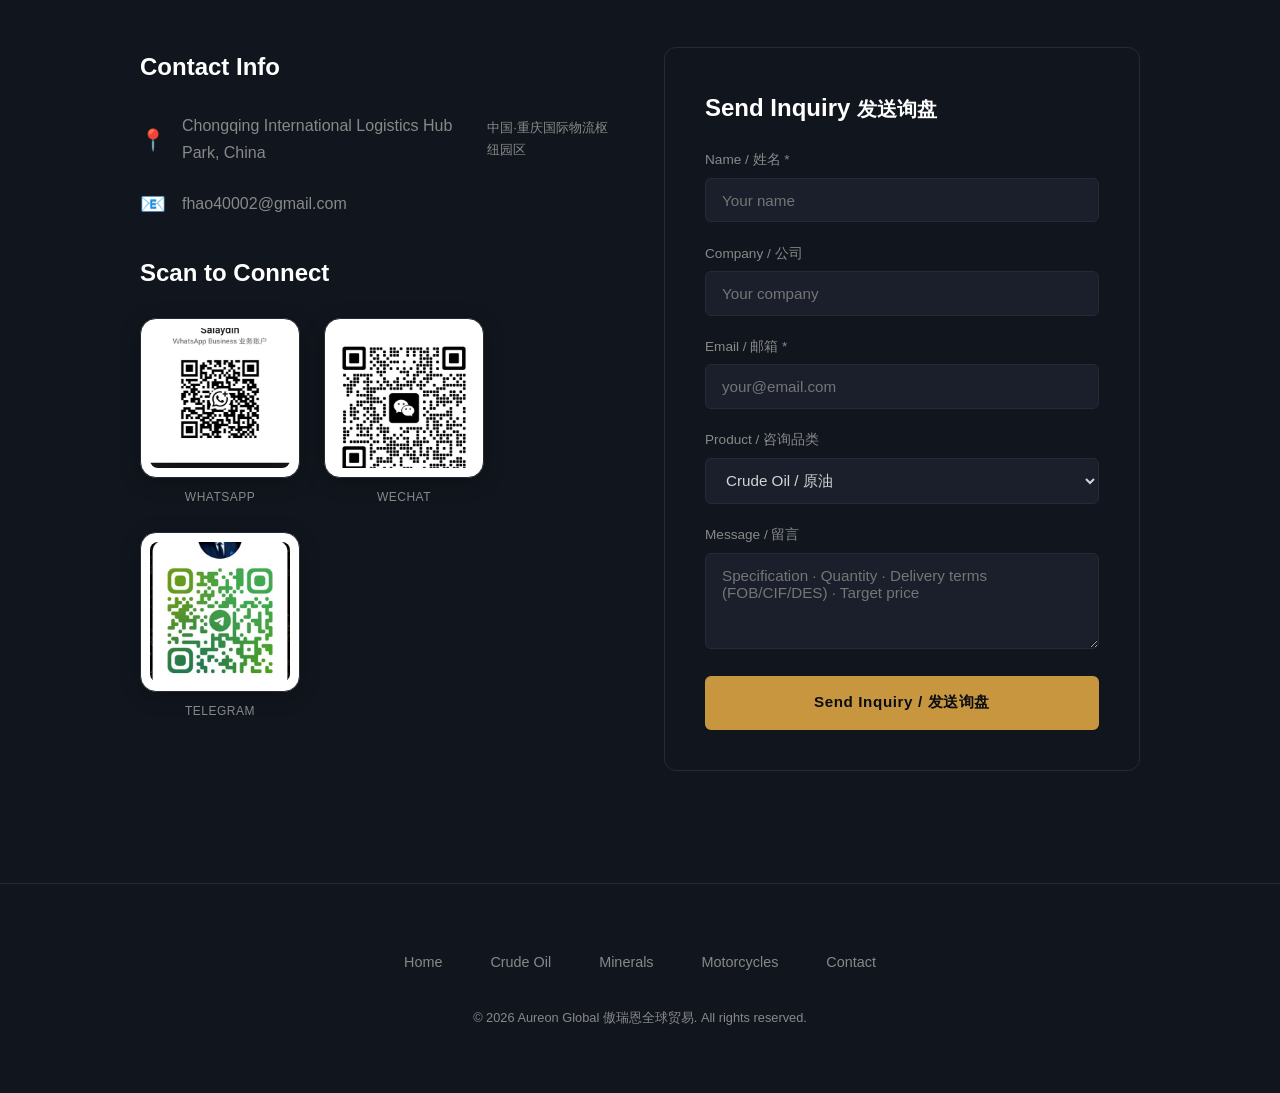
==== commit b19e5d9b: "Aureon Global品牌更名+油田设备实拍图库+油服板块" ====
--- a/index.html
+++ b/index.html
@@ -3,15 +3,15 @@
 <head>
 <meta charset="UTF-8">
 <meta name="viewport" content="width=device-width, initial-scale=1.0">
-<meta name="description" content="Xiuwei Supply Chain — Global Commodity Trading: Crude Oil, Minerals, Motorcycles & ATV">
-<title>秀威供应链 | Xiuwei Supply Chain — Global Commodity Trading</title>
+<meta name="description" content="Aureon Global — Global Commodity Trading: Crude Oil, Minerals, Motorcycles & ATV">
+<title>傲瑞恩全球贸易 | Aureon Global — Global Commodity Trading</title>
 <link rel="stylesheet" href="css/style.css">
 </head>
 <body>
 
 <!-- NAV -->
 <nav class="navbar">
-  <a href="index.html" class="logo">XIUWEI<span>.</span><small>Supply Chain</small></a>
+  <a href="index.html" class="logo">AUREON<span>.</span><small>Global Trade</small></a>
   <button class="mobile-toggle" onclick="toggleMenu()" aria-label="Menu">☰</button>
   <ul class="nav-links" id="navLinks">
     <li><a href="index.html" class="active">Home</a></li>
@@ -176,21 +176,17 @@
       <p>交付结算<br>Logistics &amp; settlement</p>
     </div>
   </div>
-  <div style="text-align:center;margin-top:4rem;">
-    <img src="img/trade_structure.png" alt="Trade Structure 交易结构" style="max-width:900px;width:100%;border-radius:12px;border:1px solid var(--border);">
-    <p style="color:var(--text-dim);font-size:0.85rem;margin-top:0.8rem;">Trade Service Structure · 贸易服务结构</p>
-  </div>
 </section>
 
 <!-- ABOUT -->
 <section class="section" id="about">
   <div class="section-header">
     <span class="tag">About Us · 关于我们</span>
-    <h2><span class="gold">Xiuwei</span> Supply Chain<br><small>秀威供应链</small></h2>
+    <h2><span class="gold">Aureon</span> Global<br><small>傲瑞恩全球贸易</small></h2>
   </div>
   <div style="max-width:820px;margin:0 auto;text-align:center;">
     <p style="color:var(--text-dim);font-size:1.1rem;line-height:2;margin-bottom:2rem;">
-      Headquartered in <span class="gold">Chongqing, China</span> — the starting point of the China-Europe Railway Express and the gateway to Western China's logistics hub — Xiuwei Supply Chain is a professional commodity trading intermediary.
+      Headquartered in <span class="gold">Chongqing, China</span> — the starting point of the China-Europe Railway Express and the gateway to Western China's logistics hub — Aureon Global is a professional commodity trading intermediary.
       <br><br>
       总部位于<span class="gold">中国重庆</span>——中欧班列起点、西部陆海新通道枢纽、长江经济带核心节点。
       我们依托独特区位优势，为客户搭建中亚、东南亚与中国之间的贸易桥梁。
@@ -286,7 +282,7 @@
     <li><a href="motorcycles.html">Motorcycles</a></li>
     <li><a href="#contact">Contact</a></li>
   </ul>
-  <p class="copyright">&copy; 2026 Xiuwei Supply Chain 秀威供应链. All rights reserved.</p>
+  <p class="copyright">&copy; 2026 Aureon Global 傲瑞恩全球贸易. All rights reserved.</p>
 </footer>
 
 <script src="js/main.js"></script>
--- a/css/style.css
+++ b/css/style.css
@@ -145,28 +145,28 @@
   background:linear-gradient(transparent, var(--bg2));
 }
 .oil-bg {
-  background: linear-gradient(135deg, #1a1a2e 0%, #16213e 50%, #0f3460 100%);
-  background-image: url("data:image/svg+xml,%3Csvg xmlns='http://www.w3.org/2000/svg' viewBox='0 0 400 160'%3E%3Ccircle cx='180' cy='60' r='50' fill='none' stroke='%23c8963e' stroke-width='1' opacity='0.3'/%3E%3Ccircle cx='200' cy='80' r='30' fill='none' stroke='%23e0b860' stroke-width='1' opacity='0.2'/%3E%3Crect x='120' y='100' width='160' height='8' rx='4' fill='%23c8963e' opacity='0.15'/%3E%3Ctext x='200' y='140' text-anchor='middle' fill='%23c8963e' font-size='11' opacity='0.5'%3E🛢️ CRUDE OIL%3C/text%3E%3C/svg%3E");
+  background: linear-gradient(135deg, #0a1628 0%, #132742 50%, #0d2137 100%);
+  background-image: url("data:image/svg+xml,%3Csvg xmlns='http://www.w3.org/2000/svg' viewBox='0 0 400 160'%3E%3Cdefs%3E%3ClinearGradient id='g'%3E%3Cstop offset='0%25' stop-color='%23c8963e' stop-opacity='0.15'/%3E%3Cstop offset='100%25' stop-color='%23c8963e' stop-opacity='0.02'/%3E%3C/linearGradient%3E%3C/defs%3E%3Crect width='400' height='160' fill='url(%23g)'/%3E%3Cpath d='M80 120 Q120 40 200 80 Q280 120 340 60' fill='none' stroke='%23c8963e' stroke-width='1.5' opacity='0.25'/%3E%3Ccircle cx='100' cy='90' r='30' fill='none' stroke='%23e0b860' stroke-width='1' opacity='0.2'/%3E%3Ccircle cx='130' cy='70' r='15' fill='none' stroke='%23c8963e' stroke-width='1' opacity='0.15'/%3E%3Ccircle cx='280' cy='50' r='25' fill='none' stroke='%23e0b860' stroke-width='1' opacity='0.2'/%3E%3Ccircle cx='310' cy='35' r='10' fill='none' stroke='%23c8963e' stroke-width='1' opacity='0.15'/%3E%3Crect x='60' y='125' width='280' height='2' rx='1' fill='%23c8963e' opacity='0.15'/%3E%3Crect x='100' y='132' width='200' height='2' rx='1' fill='%23c8963e' opacity='0.1'/%3E%3C/svg%3E");
 }
 .minerals-bg {
-  background: linear-gradient(135deg, #1a1a2e 0%, #1a1a2e 50%, #2d1f0e 100%);
-  background-image: url("data:image/svg+xml,%3Csvg xmlns='http://www.w3.org/2000/svg' viewBox='0 0 400 160'%3E%3Cpolygon points='180,30 220,50 210,90 170,90 160,50' fill='none' stroke='%23c8963e' stroke-width='1' opacity='0.3'/%3E%3Cpolygon points='130,50 160,35 190,55 160,75' fill='%23e0b860' opacity='0.1'/%3E%3Ctext x='200' y='140' text-anchor='middle' fill='%23c8963e' font-size='11' opacity='0.5'%3E⛏️ MINERALS%3C/text%3E%3C/svg%3E");
+  background: linear-gradient(135deg, #1a1008 0%, #241a0e 50%, #1a1208 100%);
+  background-image: url("data:image/svg+xml,%3Csvg xmlns='http://www.w3.org/2000/svg' viewBox='0 0 400 160'%3E%3Cdefs%3E%3ClinearGradient id='g'%3E%3Cstop offset='0%25' stop-color='%23c8963e' stop-opacity='0.12'/%3E%3Cstop offset='100%25' stop-color='%23c8963e' stop-opacity='0.02'/%3E%3C/linearGradient%3E%3C/defs%3E%3Crect width='400' height='160' fill='url(%23g)'/%3E%3Cpolygon points='100,120 130,50 160,55 190,30 220,60 250,45 280,80 300,60 320,100' fill='none' stroke='%23c8963e' stroke-width='1.2' opacity='0.25'/%3E%3Cpolygon points='120,90 145,65 165,70 185,55 210,75' fill='%23e0b860' opacity='0.06'/%3E%3Cpolygon points='250,70 270,50 295,65 280,85' fill='%23c8963e' opacity='0.08'/%3E%3Crect x='80' y='130' width='240' height='1.5' rx='1' fill='%23c8963e' opacity='0.12'/%3E%3C/svg%3E");
 }
 .moto-bg {
-  background: linear-gradient(135deg, #1a1a2e 0%, #1e1a16 50%, #2d1a0e 100%);
-  background-image: url("data:image/svg+xml,%3Csvg xmlns='http://www.w3.org/2000/svg' viewBox='0 0 400 160'%3E%3Ccircle cx='170' cy='55' r='35' fill='none' stroke='%23c8963e' stroke-width='2' opacity='0.3'/%3E%3Ccircle cx='230' cy='55' r='35' fill='none' stroke='%23c8963e' stroke-width='2' opacity='0.3'/%3E%3Cline x1='205' y1='55' x2='260' y2='40' stroke='%23e0b860' stroke-width='2' opacity='0.3'/%3E%3Ctext x='200' y='140' text-anchor='middle' fill='%23c8963e' font-size='11' opacity='0.5'%3E🏍️ MOTORCYCLES %26 ATV%3C/text%3E%3C/svg%3E");
+  background: linear-gradient(135deg, #1a1008 0%, #1e160e 50%, #1c1208 100%);
+  background-image: url("data:image/svg+xml,%3Csvg xmlns='http://www.w3.org/2000/svg' viewBox='0 0 400 160'%3E%3Cdefs%3E%3ClinearGradient id='g'%3E%3Cstop offset='0%25' stop-color='%23c8963e' stop-opacity='0.1'/%3E%3Cstop offset='100%25' stop-color='%23c8963e' stop-opacity='0.02'/%3E%3C/linearGradient%3E%3C/defs%3E%3Crect width='400' height='160' fill='url(%23g)'/%3E%3Ccircle cx='160' cy='65' r='42' fill='none' stroke='%23c8963e' stroke-width='2' opacity='0.2'/%3E%3Ccircle cx='240' cy='65' r='42' fill='none' stroke='%23c8963e' stroke-width='2' opacity='0.2'/%3E%3Ccircle cx='160' cy='65' r='18' fill='none' stroke='%23e0b860' stroke-width='1.5' opacity='0.15'/%3E%3Ccircle cx='240' cy='65' r='18' fill='none' stroke='%23e0b860' stroke-width='1.5' opacity='0.15'/%3E%3Cpath d='M202 65 L310 40' stroke='%23c8963e' stroke-width='2' opacity='0.18'/%3E%3Cpath d='M202 65 L310 90' stroke='%23c8963e' stroke-width='1.5' opacity='0.12'/%3E%3Cpath d='M0 100 Q80 70 160 85 Q240 100 400 80' fill='none' stroke='%23e0b860' stroke-width='1' opacity='0.1'/%3E%3C/svg%3E");
 }
 .electro-bg {
-  background: linear-gradient(135deg, #0e1a2e 0%, #0f2040 50%, #1a2a3e 100%);
-  background-image: url("data:image/svg+xml,%3Csvg xmlns='http://www.w3.org/2000/svg' viewBox='0 0 400 160'%3E%3Crect x='160' y='40' width='80' height='80' rx='8' fill='none' stroke='%23c8963e' stroke-width='1.5' opacity='0.3'/%3E%3Ccircle cx='200' cy='80' r='20' fill='none' stroke='%23e0b860' stroke-width='2' opacity='0.3'/%3E%3Cline x1='200' y1='60' x2='200' y2='100' stroke='%23c8963e' stroke-width='1' opacity='0.2'/%3E%3Cline x1='180' y1='80' x2='220' y2='80' stroke='%23c8963e' stroke-width='1' opacity='0.2'/%3E%3Ctext x='200' y='145' text-anchor='middle' fill='%23c8963e' font-size='11' opacity='0.5'%3E⚡ EQUIPMENT%3C/text%3E%3C/svg%3E");
+  background: linear-gradient(135deg, #0c1a2e 0%, #112240 50%, #0e1c32 100%);
+  background-image: url("data:image/svg+xml,%3Csvg xmlns='http://www.w3.org/2000/svg' viewBox='0 0 400 160'%3E%3Cdefs%3E%3ClinearGradient id='g'%3E%3Cstop offset='0%25' stop-color='%23c8963e' stop-opacity='0.1'/%3E%3Cstop offset='100%25' stop-color='%23c8963e' stop-opacity='0.02'/%3E%3C/linearGradient%3E%3C/defs%3E%3Crect width='400' height='160' fill='url(%23g)'/%3E%3Ccircle cx='200' cy='70' r='45' fill='none' stroke='%23c8963e' stroke-width='1.5' opacity='0.2'/%3E%3Ccircle cx='200' cy='70' r='22' fill='none' stroke='%23e0b860' stroke-width='2' opacity='0.2'/%3E%3Ccircle cx='200' cy='70' r='8' fill='%23c8963e' opacity='0.15'/%3E%3Cline x1='200' y1='25' x2='200' y2='45' stroke='%23c8963e' stroke-width='2' opacity='0.2'/%3E%3Cline x1='200' y1='95' x2='200' y2='115' stroke='%23c8963e' stroke-width='2' opacity='0.2'/%3E%3Cline x1='155' y1='70' x2='175' y2='70' stroke='%23c8963e' stroke-width='2' opacity='0.2'/%3E%3Cline x1='225' y1='70' x2='245' y2='70' stroke='%23c8963e' stroke-width='2' opacity='0.2'/%3E%3Cpath d='M80 90 L120 50 L160 70 L200 20 L240 60 L280 40 L320 80' fill='none' stroke='%23e0b860' stroke-width='1' opacity='0.12'/%3E%3C/svg%3E");
 }
 .metals-bg {
-  background: linear-gradient(135deg, #1a120e 0%, #2d1f0e 50%, #1a1a2e 100%);
-  background-image: url("data:image/svg+xml,%3Csvg xmlns='http://www.w3.org/2000/svg' viewBox='0 0 400 160'%3E%3Crect x='140' y='35' width='50' height='50' rx='4' fill='%23c8963e' opacity='0.1'/%3E%3Crect x='210' y='55' width='50' height='50' rx='4' fill='%23e0b860' opacity='0.1'/%3E%3Crect x='175' y='75' width='50' height='50' rx='4' fill='%23c8963e' opacity='0.08'/%3E%3Ctext x='200' y='145' text-anchor='middle' fill='%23c8963e' font-size='11' opacity='0.5'%3E🪙 METALS%3C/text%3E%3C/svg%3E");
+  background: linear-gradient(135deg, #1a1208 0%, #241a0e 50%, #1a1008 100%);
+  background-image: url("data:image/svg+xml,%3Csvg xmlns='http://www.w3.org/2000/svg' viewBox='0 0 400 160'%3E%3Cdefs%3E%3ClinearGradient id='g'%3E%3Cstop offset='0%25' stop-color='%23c8963e' stop-opacity='0.12'/%3E%3Cstop offset='100%25' stop-color='%23c8963e' stop-opacity='0.02'/%3E%3C/linearGradient%3E%3C/defs%3E%3Crect width='400' height='160' fill='url(%23g)'/%3E%3Crect x='100' y='45' width='45' height='45' rx='6' fill='%23c8963e' opacity='0.12' transform='rotate(15 122 67)'/%3E%3Crect x='175' y='35' width='55' height='55' rx='6' fill='%23e0b860' opacity='0.08' transform='rotate(-10 202 62)'/%3E%3Crect x='255' y='50' width='40' height='40' rx='6' fill='%23c8963e' opacity='0.1' transform='rotate(20 275 70)'/%3E%3Ccircle cx='140' cy='100' r='3' fill='%23c8963e' opacity='0.2'/%3E%3Ccircle cx='200' cy='110' r='3' fill='%23e0b860' opacity='0.2'/%3E%3Ccircle cx='260' cy='105' r='3' fill='%23c8963e' opacity='0.2'/%3E%3Ccircle cx='300' cy='95' r='3' fill='%23e0b860' opacity='0.15'/%3E%3Crect x='80' y='130' width='240' height='1.5' rx='1' fill='%23c8963e' opacity='0.1'/%3E%3C/svg%3E");
 }
 .coal-bg {
-  background: linear-gradient(135deg, #141414 0%, #1a1a1a 50%, #0e0e0e 100%);
-  background-image: url("data:image/svg+xml,%3Csvg xmlns='http://www.w3.org/2000/svg' viewBox='0 0 400 160'%3E%3Cpolygon points='140,70 170,40 200,65 230,35 260,70 230,95 200,75 170,100' fill='%23c8963e' opacity='0.08'/%3E%3Cpolygon points='160,80 185,55 210,75 235,50 255,80' fill='none' stroke='%23c8963e' stroke-width='1' opacity='0.2'/%3E%3Ctext x='200' y='145' text-anchor='middle' fill='%23c8963e' font-size='11' opacity='0.5'%3E🪨 COAL%3C/text%3E%3C/svg%3E");
+  background: linear-gradient(135deg, #0e0e0e 0%, #181818 50%, #101010 100%);
+  background-image: url("data:image/svg+xml,%3Csvg xmlns='http://www.w3.org/2000/svg' viewBox='0 0 400 160'%3E%3Cdefs%3E%3ClinearGradient id='g'%3E%3Cstop offset='0%25' stop-color='%23c8963e' stop-opacity='0.08'/%3E%3Cstop offset='100%25' stop-color='%23c8963e' stop-opacity='0.02'/%3E%3C/linearGradient%3E%3C/defs%3E%3Crect width='400' height='160' fill='url(%23g)'/%3E%3Cpolygon points='60,110 100,50 120,55 150,35 180,60 210,40 240,65 270,45 300,80 340,60 370,90 350,110' fill='%23c8963e' opacity='0.08'/%3E%3Cpolygon points='80,90 110,60 130,65 160,50 185,70 215,55 245,75 275,60 310,85' fill='none' stroke='%23c8963e' stroke-width='1' opacity='0.15'/%3E%3Crect x='70' y='120' width='260' height='2' rx='1' fill='%23e0b860' opacity='0.1'/%3E%3Crect x='100' y='128' width='200' height='1.5' rx='1' fill='%23c8963e' opacity='0.08'/%3E%3C/svg%3E");
 }
 
 .service-body { padding:2rem; }
@@ -290,6 +290,29 @@
   color: var(--gold);
 }
 
+/* ===== IMAGE GALLERY ===== */
+.gallery {
+  display: grid;
+  grid-template-columns: repeat(3, 1fr);
+  gap: 1rem;
+  margin: 2rem 0;
+}
+.gallery img {
+  width: 100%;
+  height: 200px;
+  object-fit: cover;
+  border-radius: 8px;
+  border: 1px solid var(--border);
+  transition: transform 0.3s, border-color 0.3s;
+}
+.gallery img:hover {
+  transform: scale(1.03);
+  border-color: var(--gold);
+}
+@media (max-width:768px) {
+  .gallery { grid-template-columns: repeat(2, 1fr); }
+}
+
 /* ===== FOOTER ===== */
 .footer {
   background:var(--bg2); border-top:1px solid var(--border);
@@ -308,9 +331,9 @@
 .page-banner h1 { margin-bottom:1rem; }
 .page-banner h1 small { display:block; font-size:1.3rem; color:var(--text-dim); font-weight:400; margin-top:0.3rem; }
 .page-banner p { color:var(--text-dim); max-width:650px; margin:0 auto; font-size:1.05rem; }
-.oil-hero { background:radial-gradient(ellipse at 30% 0%, rgba(200,150,62,0.08) 0%, transparent 70%), linear-gradient(180deg, #0f1a2e 0%, var(--bg) 100%); }
-.minerals-hero { background:radial-gradient(ellipse at 70% 0%, rgba(200,150,62,0.08) 0%, transparent 70%), linear-gradient(180deg, #1a120e 0%, var(--bg) 100%); }
-.moto-hero { background:radial-gradient(ellipse at 50% 0%, rgba(200,150,62,0.08) 0%, transparent 70%), linear-gradient(180deg, #1a160e 0%, var(--bg) 100%); }
+.oil-hero { background:radial-gradient(ellipse at 30% 20%, rgba(200,150,62,0.12) 0%, transparent 60%), linear-gradient(180deg, #080e18 0%, var(--bg) 100%); }
+.minerals-hero { background:radial-gradient(ellipse at 70% 20%, rgba(200,150,62,0.12) 0%, transparent 60%), linear-gradient(180deg, #0e0a06 0%, var(--bg) 100%); }
+.moto-hero { background:radial-gradient(ellipse at 50% 20%, rgba(200,150,62,0.12) 0%, transparent 60%), linear-gradient(180deg, #0e0a06 0%, var(--bg) 100%); }
 
 .page-banner h1 small { display:block; font-size:1.2rem; color:var(--text-dim); font-weight:400; margin-top:0.3rem; }
 .navbar .logo small { font-size:0.65rem; color:var(--text-dim); font-weight:400; letter-spacing:0.1em; margin-left:0.3rem; }
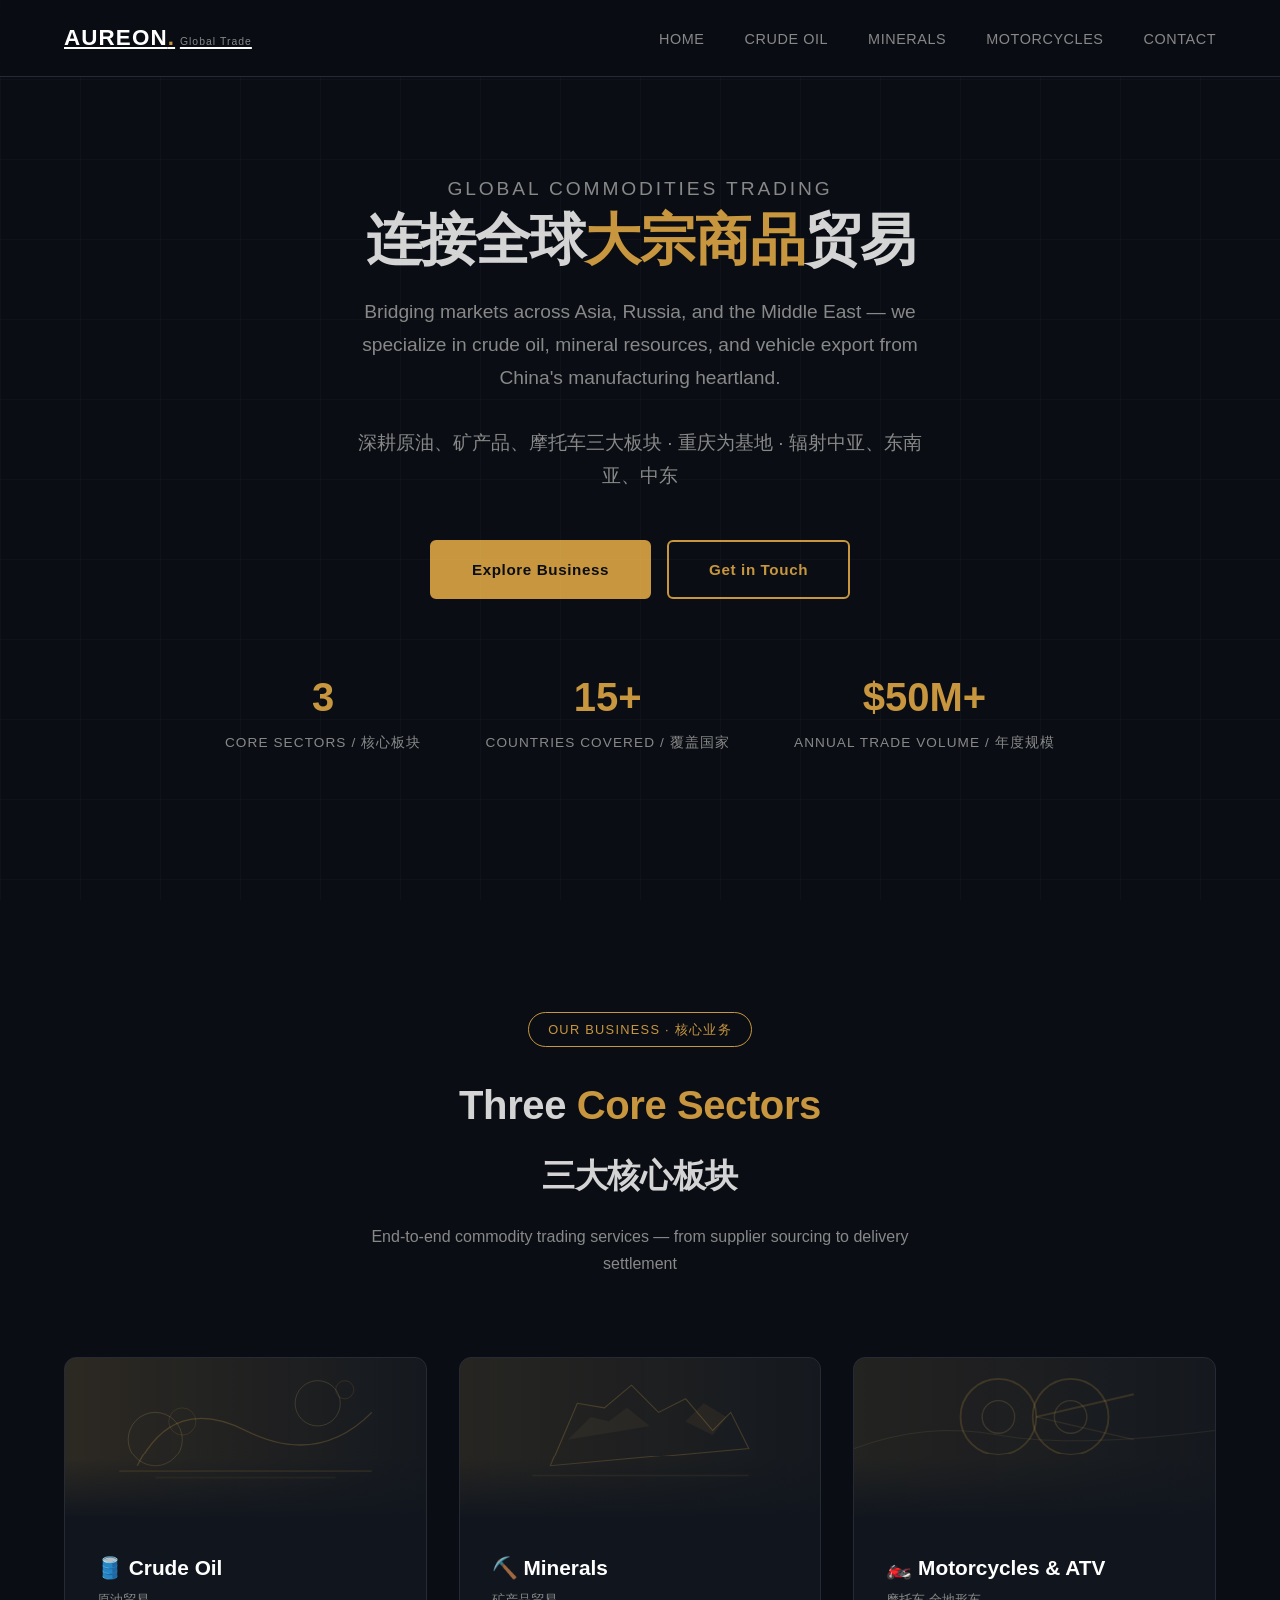
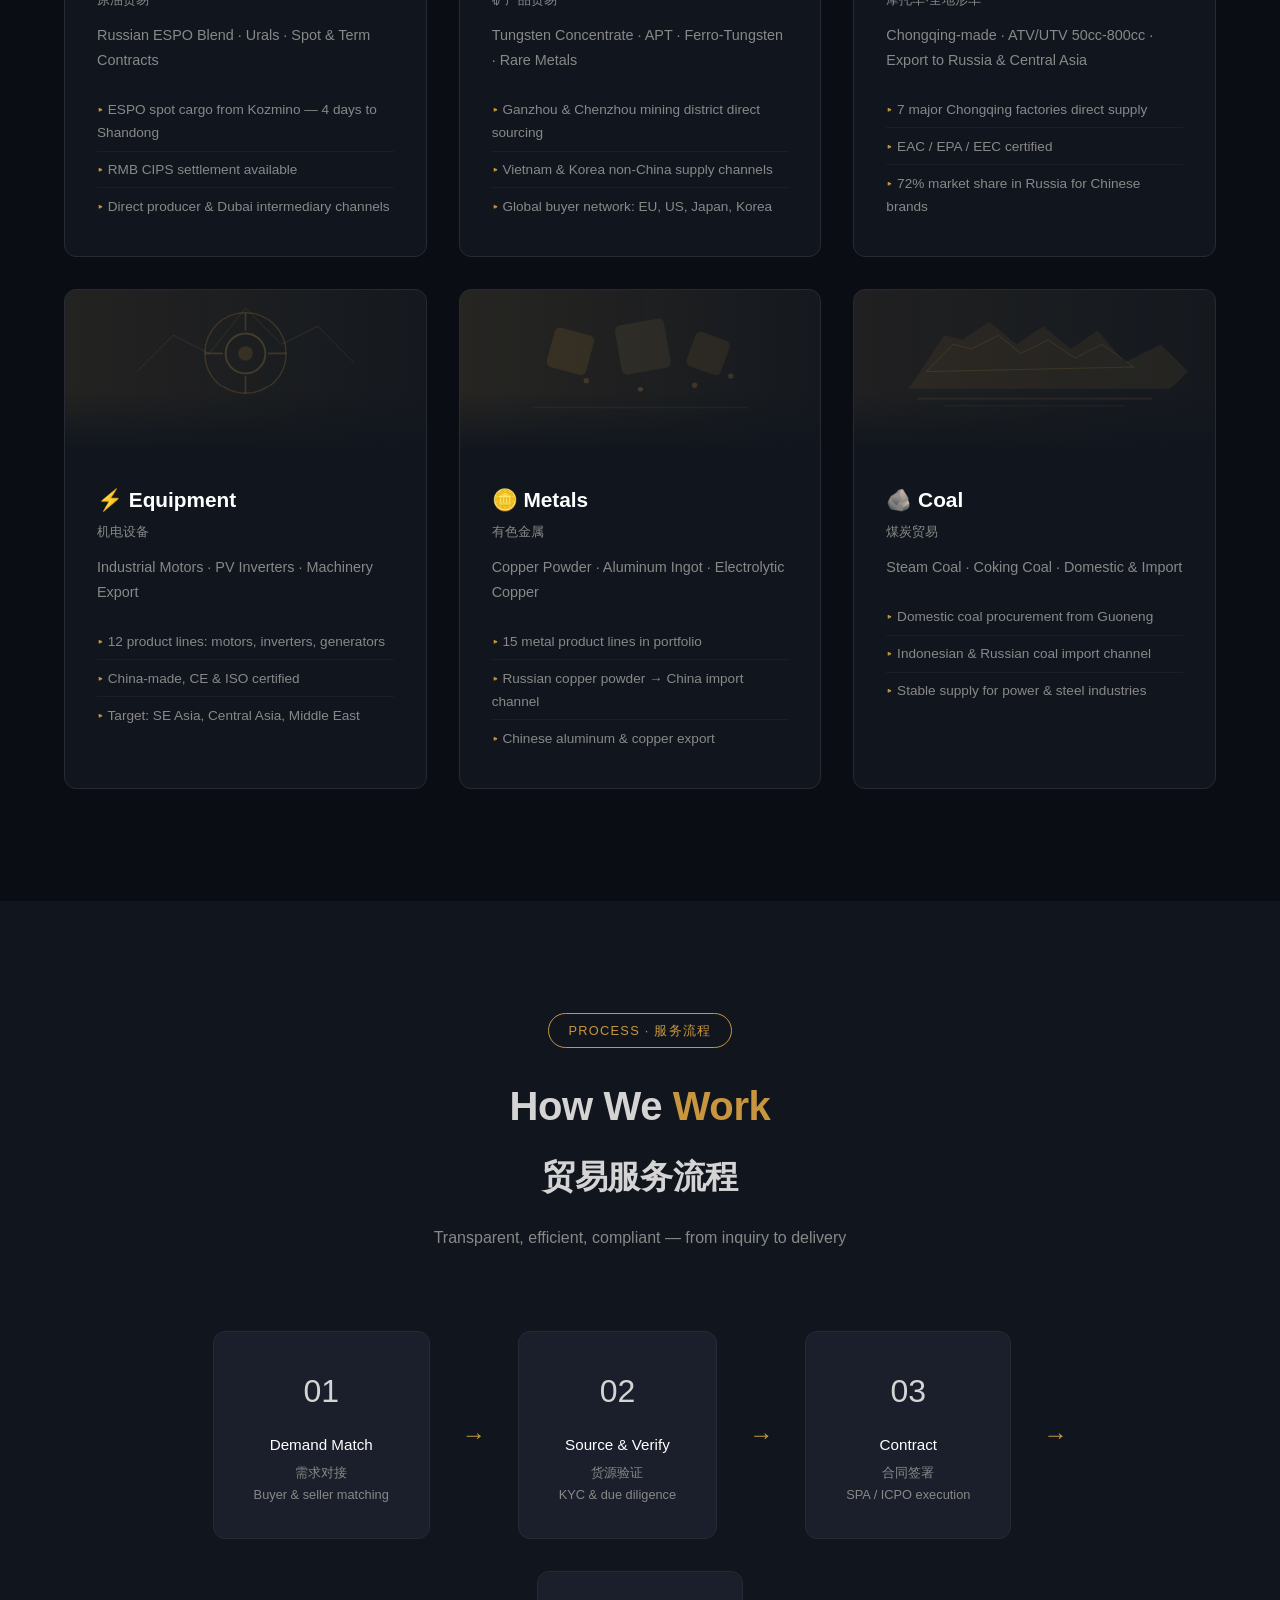
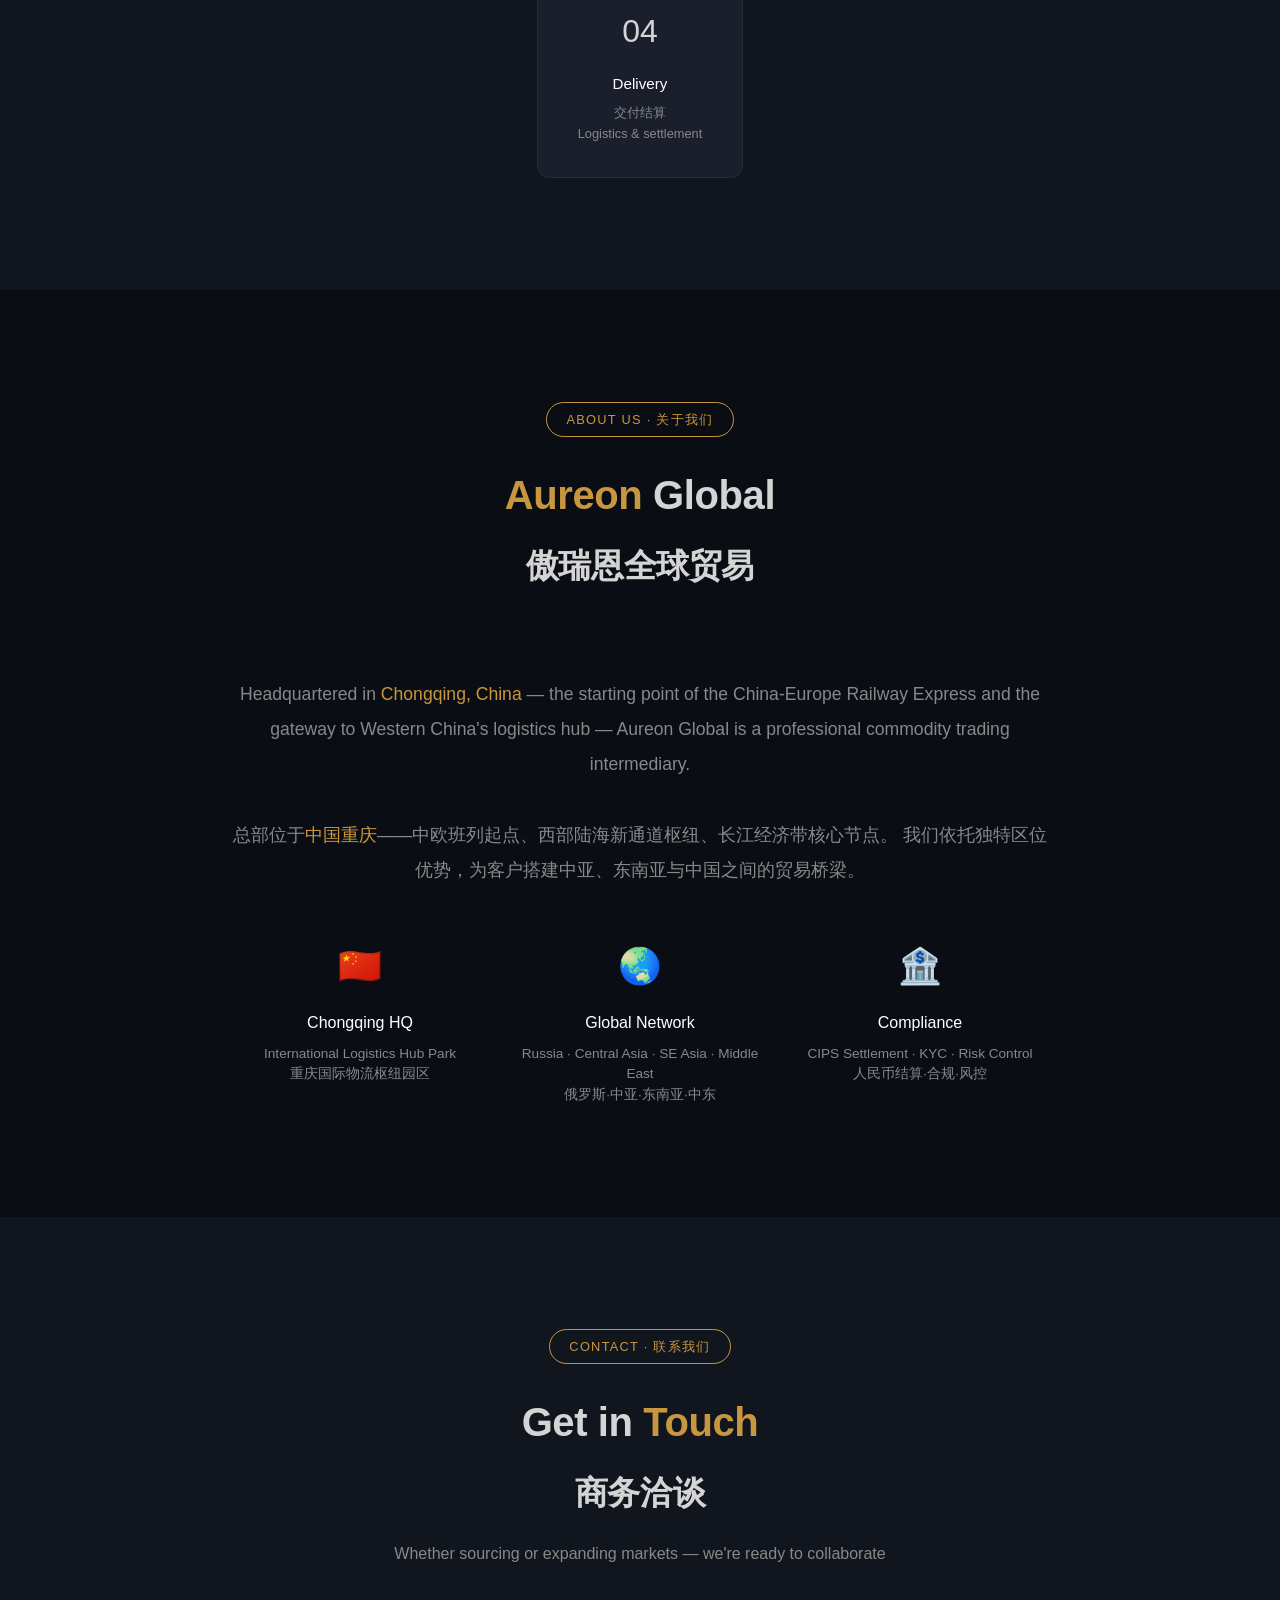
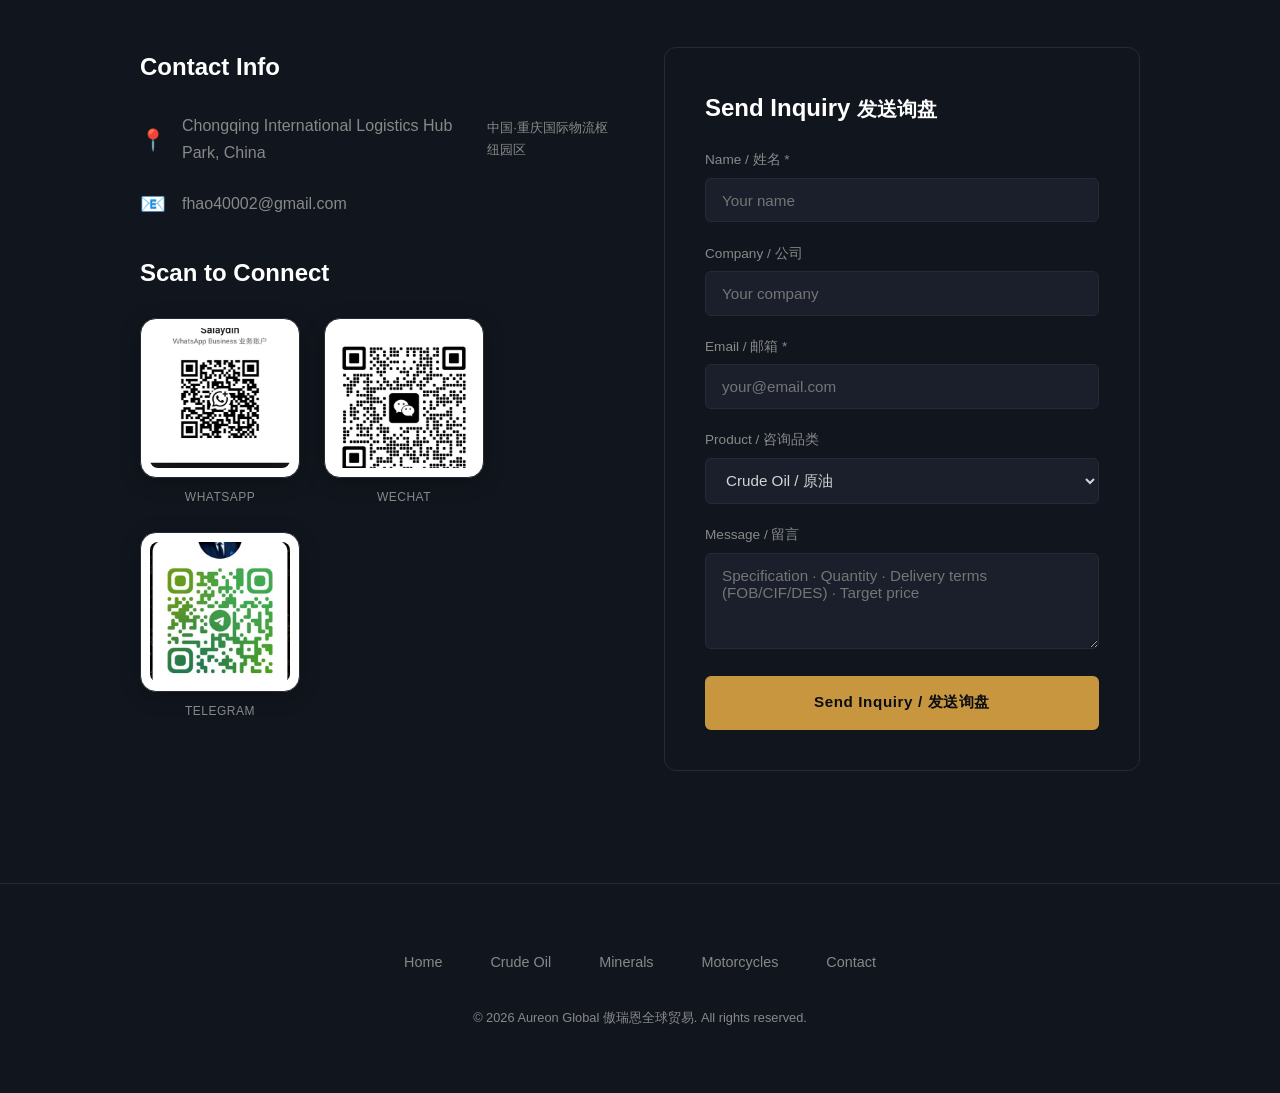
==== commit e12618a8: "首页Hero动态背景轮播：油田+农机图 4图24秒缓慢淡入淡出" ====
--- a/index.html
+++ b/index.html
@@ -24,6 +24,13 @@
 
 <!-- HERO -->
 <section class="hero">
+  <div class="hero-bg">
+    <div class="hero-slide"></div>
+    <div class="hero-slide"></div>
+    <div class="hero-slide"></div>
+    <div class="hero-slide"></div>
+    <div class="hero-overlay"></div>
+  </div>
   <div class="hero-content">
     <h1>
       <span class="en">GLOBAL COMMODITIES TRADING</span>
--- a/css/style.css
+++ b/css/style.css
@@ -76,18 +76,47 @@
 .hero {
   min-height:100vh; display:flex; align-items:center; justify-content:center;
   text-align:center; padding:6rem 2rem 4rem;
-  background:radial-gradient(ellipse at 50% 0%, rgba(200,150,62,0.06) 0%, transparent 70%),
-             radial-gradient(ellipse at 80% 80%, rgba(27,107,46,0.04) 0%, transparent 60%);
   position:relative; overflow:hidden;
+  background-color: var(--bg);
+}
+
+.hero-bg {
+  position:absolute; top:0; left:0; right:0; bottom:0;
+  z-index:0;
+}
+
+.hero-slide {
+  position:absolute; top:0; left:0; right:0; bottom:0;
+  background-size:cover; background-position:center;
+  opacity:0;
+  animation: heroFade 24s infinite;
+}
+.hero-slide:nth-child(1) { background-image:url('../img/oilfield_01.jpg'); animation-delay:0s; }
+.hero-slide:nth-child(2) { background-image:url('../img/agrimach_04.jpg'); animation-delay:6s; }
+.hero-slide:nth-child(3) { background-image:url('../img/oilfield_04.jpg'); animation-delay:12s; }
+.hero-slide:nth-child(4) { background-image:url('../img/agrimach_01.jpg'); animation-delay:18s; }
+
+@keyframes heroFade {
+  0%   { opacity:0; }
+  8%   { opacity:0.35; }
+  25%  { opacity:0.35; }
+  33%  { opacity:0; }
+  100% { opacity:0; }
+}
+
+.hero-overlay {
+  position:absolute; top:0; left:0; right:0; bottom:0;
+  background:radial-gradient(ellipse at 50% 0%, rgba(10,14,20,0.85) 0%, rgba(10,14,20,0.95) 70%, rgba(10,14,20,1) 100%);
+  z-index:1;
 }
 
 .hero::before {
   content:''; position:absolute; top:0; left:0; right:0; bottom:0;
   background:
-    linear-gradient(90deg, var(--border) 1px, transparent 1px),
-    linear-gradient(0deg, var(--border) 1px, transparent 1px);
+    linear-gradient(90deg, rgba(255,255,255,0.02) 1px, transparent 1px),
+    linear-gradient(0deg, rgba(255,255,255,0.02) 1px, transparent 1px);
   background-size:80px 80px;
-  opacity:0.15;
+  z-index:2;
   pointer-events:none;
 }
 
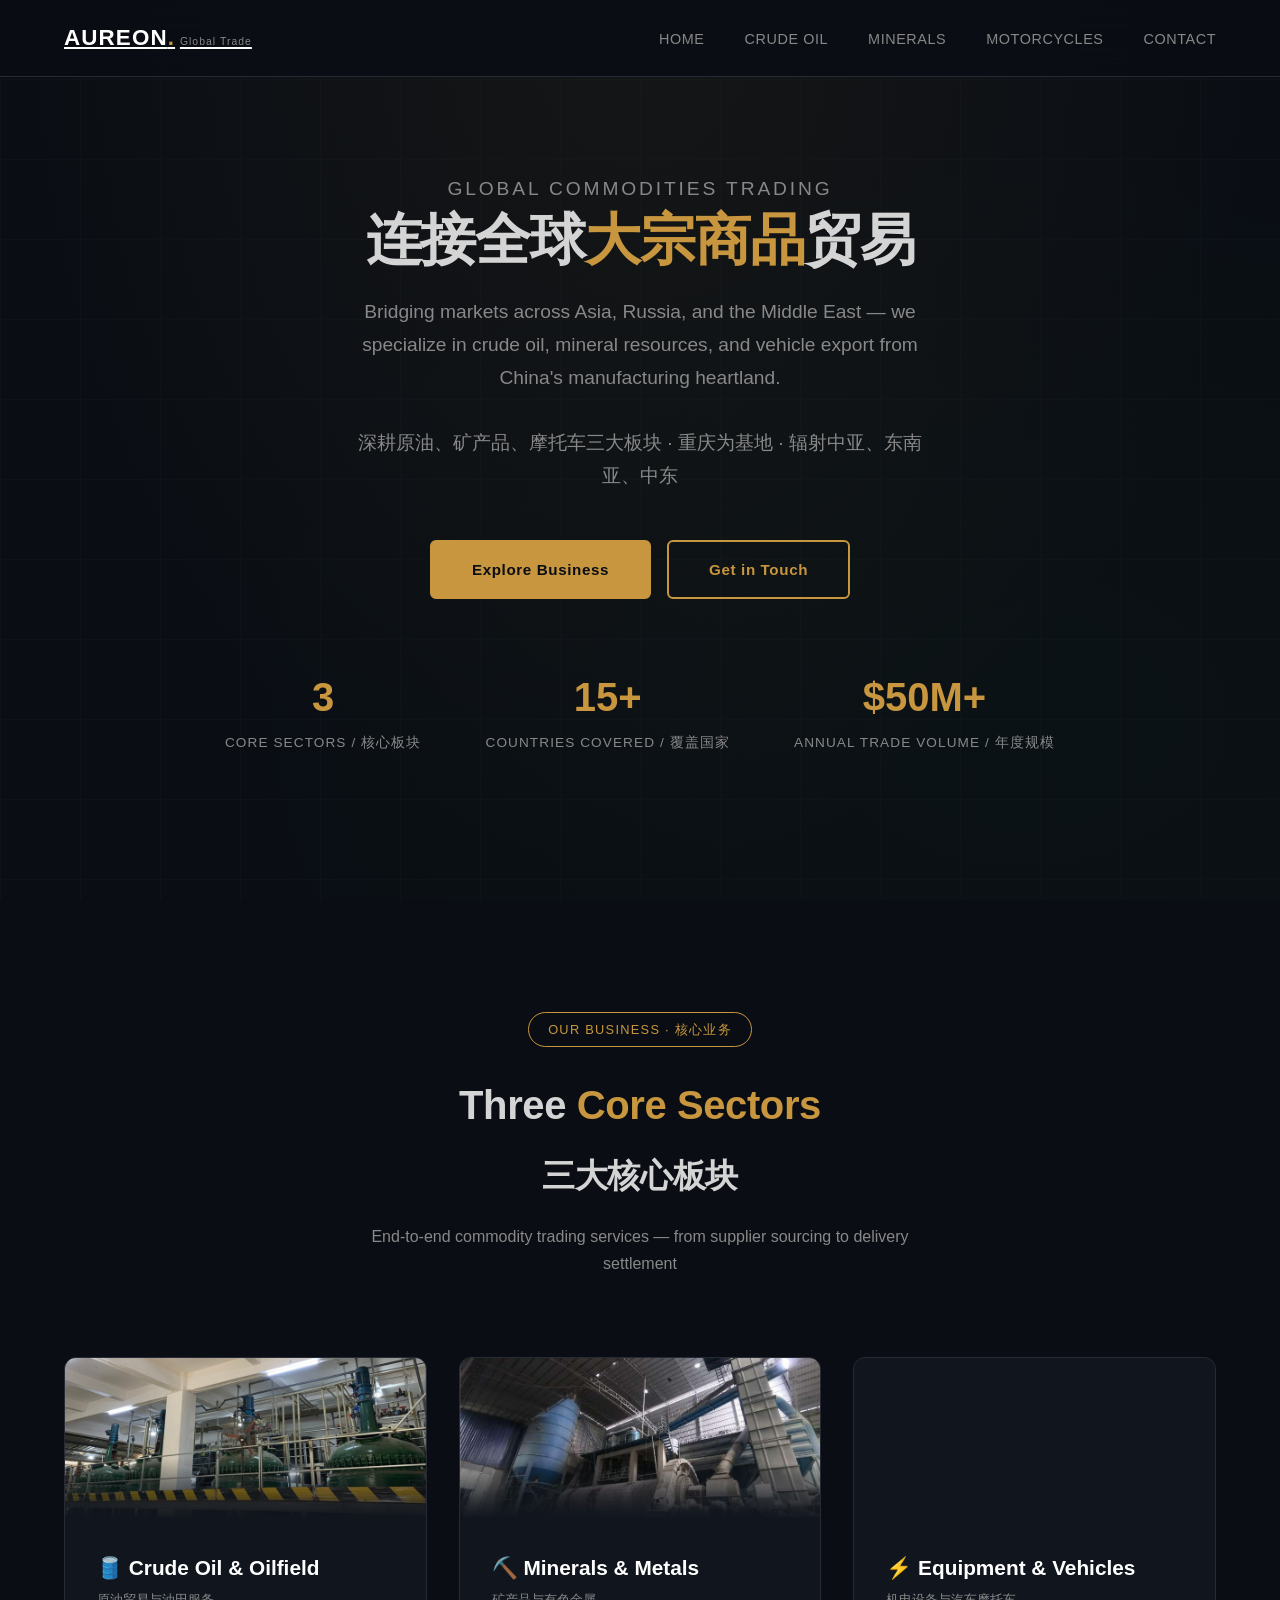
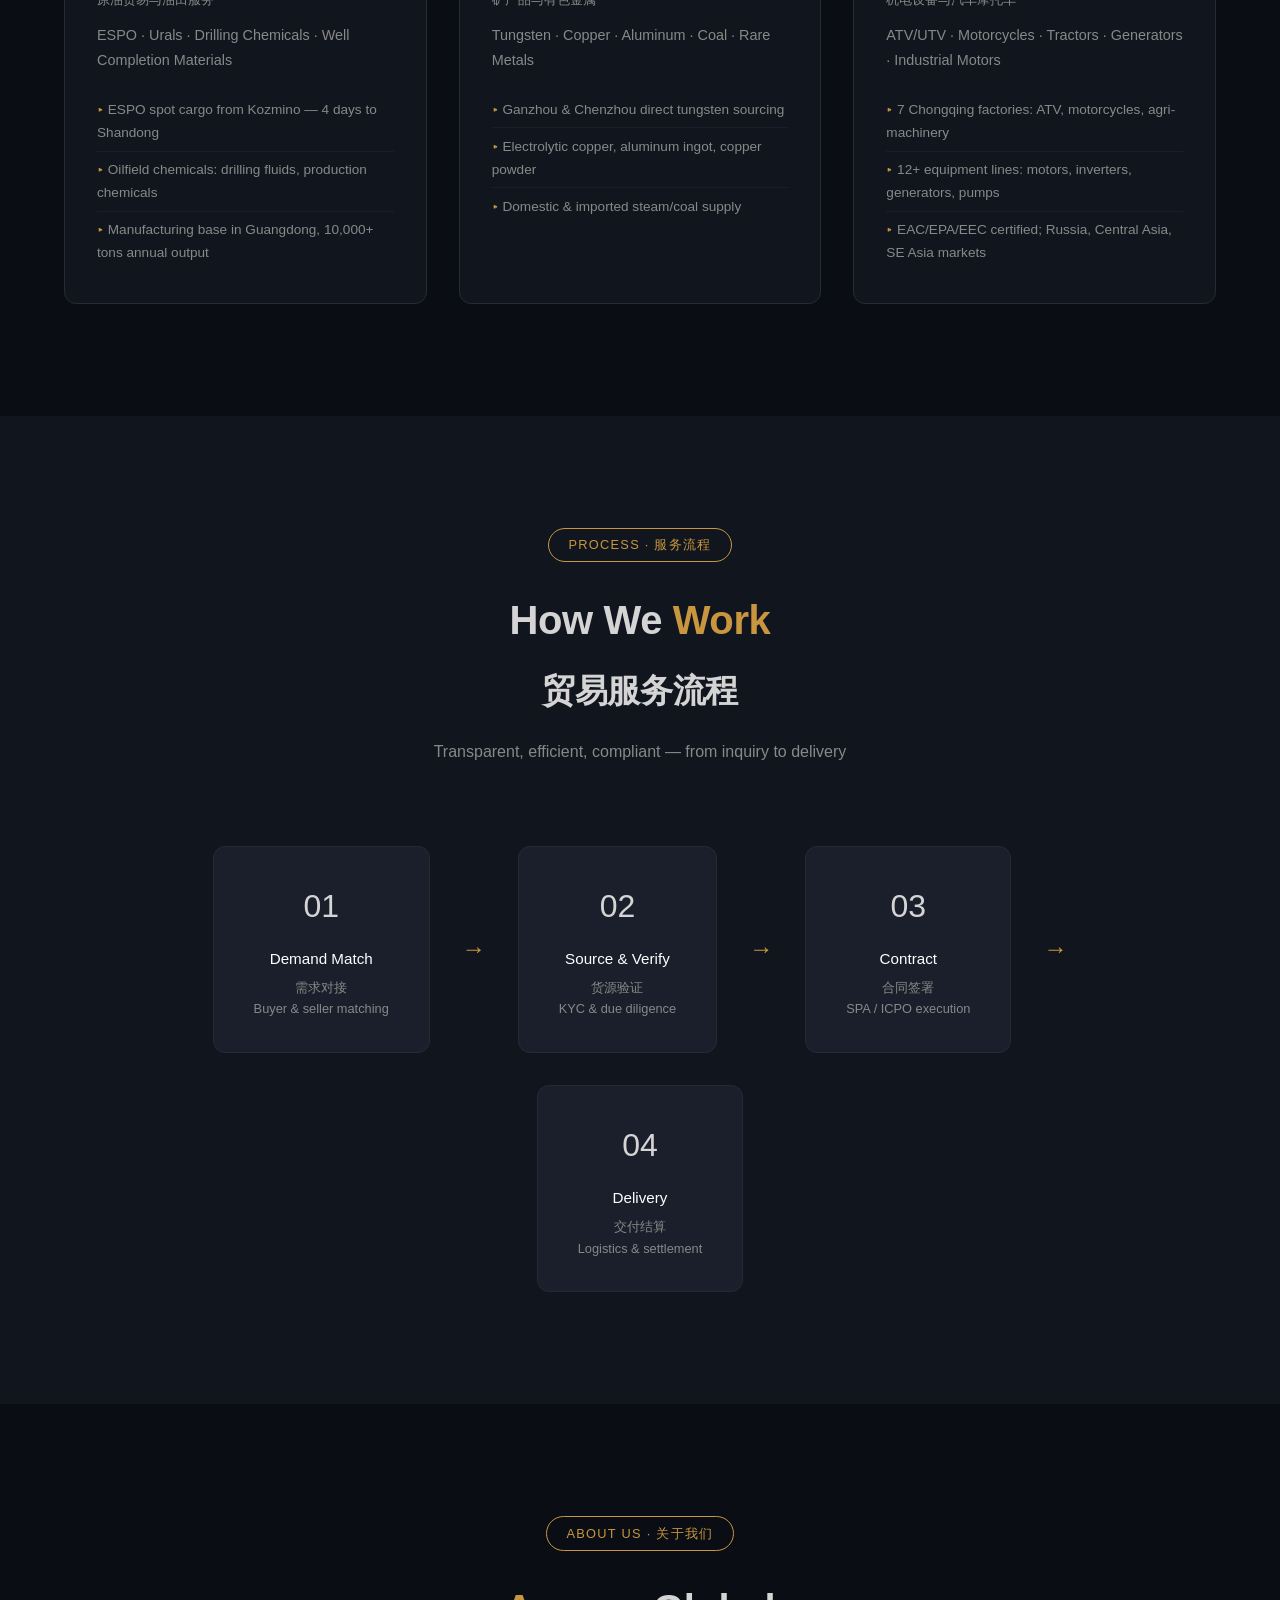
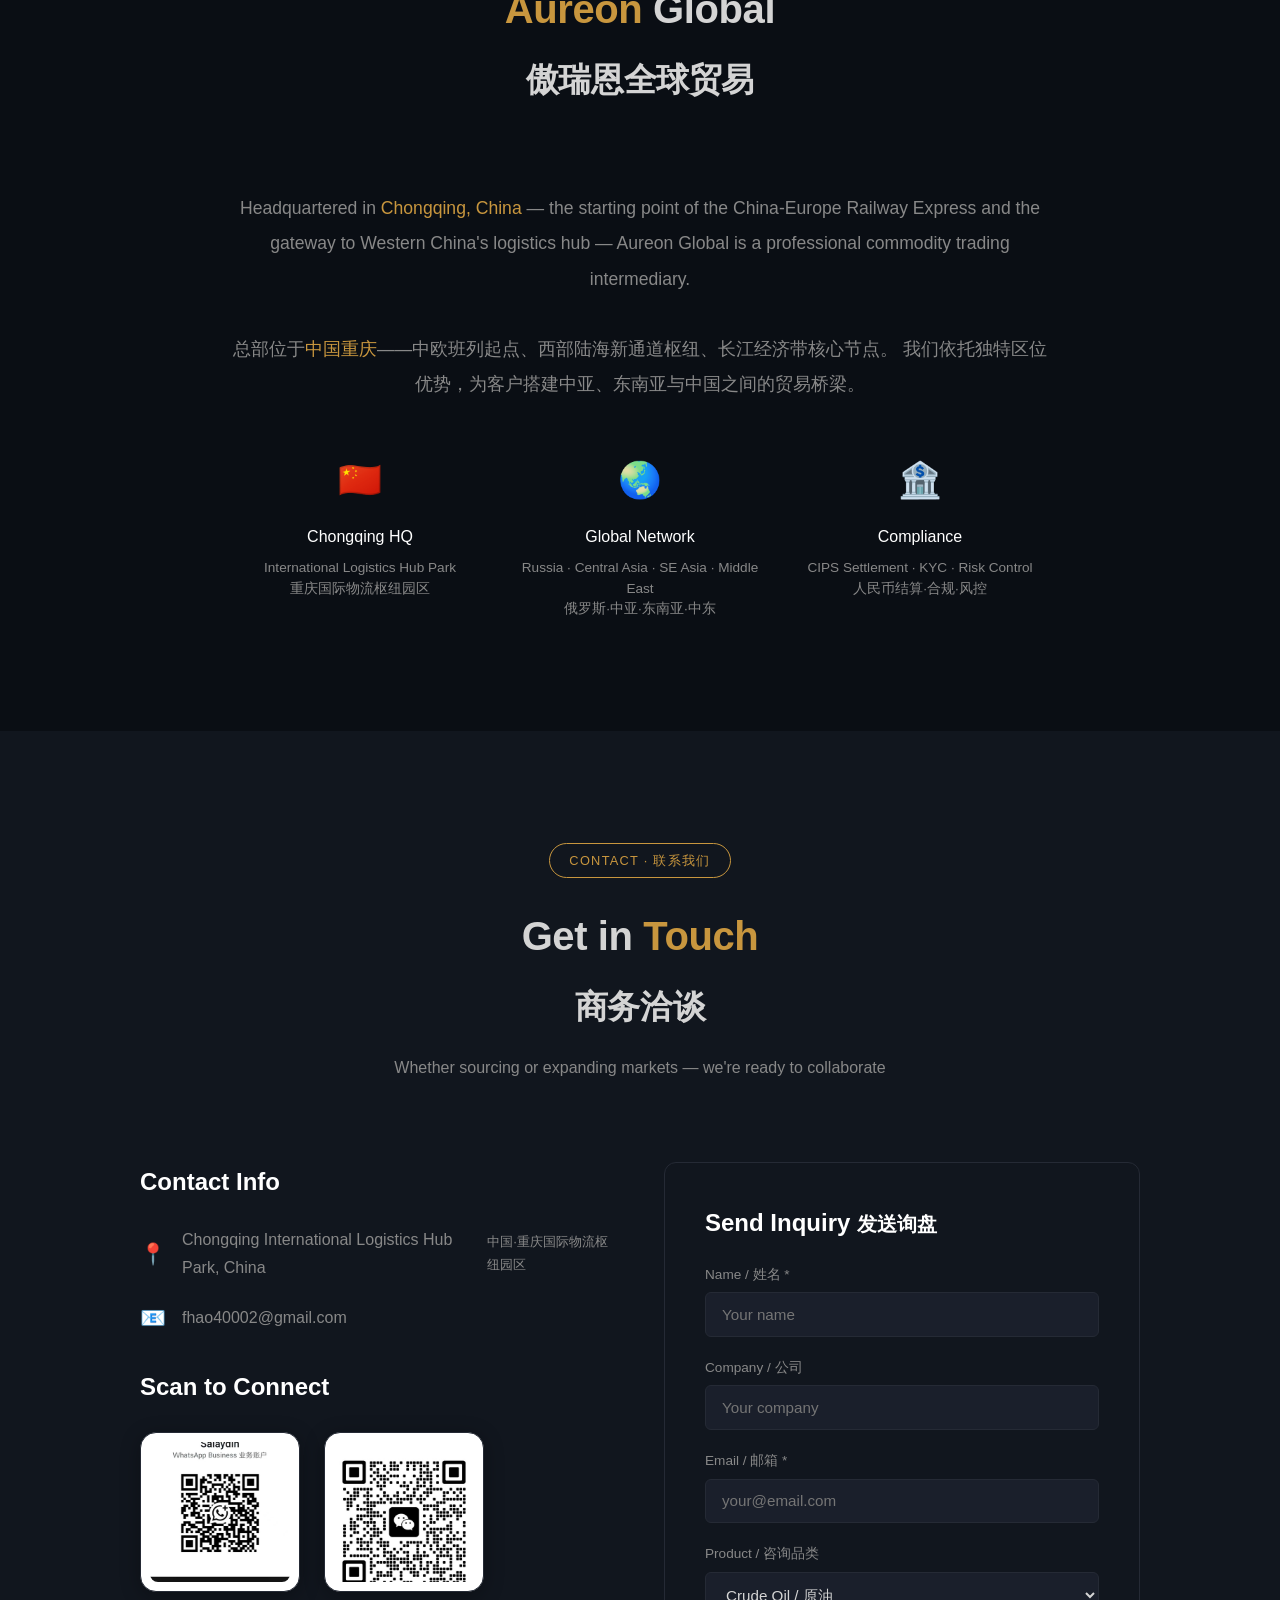
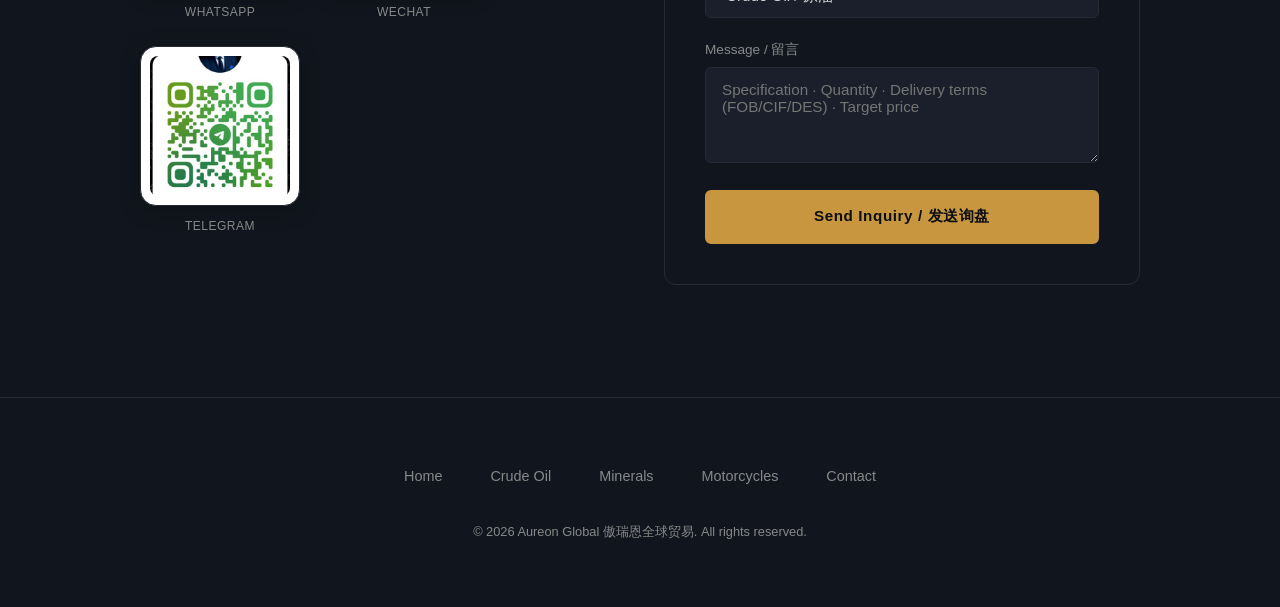
==== commit 772286d6: "重构首页：三大板块卡片+实拍图背景 原油/矿产品金属/机电设备车辆" ====
--- a/index.html
+++ b/index.html
@@ -24,13 +24,6 @@
 
 <!-- HERO -->
 <section class="hero">
-  <div class="hero-bg">
-    <div class="hero-slide"></div>
-    <div class="hero-slide"></div>
-    <div class="hero-slide"></div>
-    <div class="hero-slide"></div>
-    <div class="hero-overlay"></div>
-  </div>
   <div class="hero-content">
     <h1>
       <span class="en">GLOBAL COMMODITIES TRADING</span>
@@ -72,79 +65,40 @@
   <div class="services-grid">
 
     <a href="oil.html" class="service-card">
-      <div class="service-img oil-bg"></div>
+      <div class="service-img" style="background-image:url('img/oilfield_01.jpg')"></div>
       <div class="service-body">
-        <h3>🛢️ Crude Oil <small>原油贸易</small></h3>
-        <p>Russian ESPO Blend · Urals · Spot &amp; Term Contracts</p>
+        <h3>🛢️ Crude Oil &amp; Oilfield <small>原油贸易与油田服务</small></h3>
+        <p>ESPO · Urals · Drilling Chemicals · Well Completion Materials</p>
         <ul class="features">
           <li>ESPO spot cargo from Kozmino — 4 days to Shandong</li>
-          <li>RMB CIPS settlement available</li>
-          <li>Direct producer &amp; Dubai intermediary channels</li>
+          <li>Oilfield chemicals: drilling fluids, production chemicals</li>
+          <li>Manufacturing base in Guangdong, 10,000+ tons annual output</li>
         </ul>
       </div>
     </a>
 
     <a href="minerals.html" class="service-card">
-      <div class="service-img minerals-bg"></div>
+      <div class="service-img" style="background-image:url('img/oilfield_04.jpg')"></div>
       <div class="service-body">
-        <h3>⛏️ Minerals <small>矿产品贸易</small></h3>
-        <p>Tungsten Concentrate · APT · Ferro-Tungsten · Rare Metals</p>
+        <h3>⛏️ Minerals &amp; Metals <small>矿产品与有色金属</small></h3>
+        <p>Tungsten · Copper · Aluminum · Coal · Rare Metals</p>
         <ul class="features">
-          <li>Ganzhou &amp; Chenzhou mining district direct sourcing</li>
-          <li>Vietnam &amp; Korea non-China supply channels</li>
-          <li>Global buyer network: EU, US, Japan, Korea</li>
+          <li>Ganzhou &amp; Chenzhou direct tungsten sourcing</li>
+          <li>Electrolytic copper, aluminum ingot, copper powder</li>
+          <li>Domestic &amp; imported steam/coal supply</li>
         </ul>
       </div>
     </a>
 
     <a href="motorcycles.html" class="service-card">
-      <div class="service-img moto-bg"></div>
+      <div class="service-img" style="background-image:url('img/agrimach_01.jpg')"></div>
       <div class="service-body">
-        <h3>🏍️ Motorcycles &amp; ATV <small>摩托车·全地形车</small></h3>
-        <p>Chongqing-made · ATV/UTV 50cc-800cc · Export to Russia &amp; Central Asia</p>
+        <h3>⚡ Equipment &amp; Vehicles <small>机电设备与汽车摩托车</small></h3>
+        <p>ATV/UTV · Motorcycles · Tractors · Generators · Industrial Motors</p>
         <ul class="features">
-          <li>7 major Chongqing factories direct supply</li>
-          <li>EAC / EPA / EEC certified</li>
-          <li>72% market share in Russia for Chinese brands</li>
-        </ul>
-      </div>
-    </a>
-
-    <a href="index.html#contact" class="service-card">
-      <div class="service-img electro-bg"></div>
-      <div class="service-body">
-        <h3>⚡ Equipment <small>机电设备</small></h3>
-        <p>Industrial Motors · PV Inverters · Machinery Export</p>
-        <ul class="features">
-          <li>12 product lines: motors, inverters, generators</li>
-          <li>China-made, CE &amp; ISO certified</li>
-          <li>Target: SE Asia, Central Asia, Middle East</li>
-        </ul>
-      </div>
-    </a>
-
-    <a href="index.html#contact" class="service-card">
-      <div class="service-img metals-bg"></div>
-      <div class="service-body">
-        <h3>🪙 Metals <small>有色金属</small></h3>
-        <p>Copper Powder · Aluminum Ingot · Electrolytic Copper</p>
-        <ul class="features">
-          <li>15 metal product lines in portfolio</li>
-          <li>Russian copper powder → China import channel</li>
-          <li>Chinese aluminum &amp; copper export</li>
-        </ul>
-      </div>
-    </a>
-
-    <a href="index.html#contact" class="service-card">
-      <div class="service-img coal-bg"></div>
-      <div class="service-body">
-        <h3>🪨 Coal <small>煤炭贸易</small></h3>
-        <p>Steam Coal · Coking Coal · Domestic &amp; Import</p>
-        <ul class="features">
-          <li>Domestic coal procurement from Guoneng</li>
-          <li>Indonesian &amp; Russian coal import channel</li>
-          <li>Stable supply for power &amp; steel industries</li>
+          <li>7 Chongqing factories: ATV, motorcycles, agri-machinery</li>
+          <li>12+ equipment lines: motors, inverters, generators, pumps</li>
+          <li>EAC/EPA/EEC certified; Russia, Central Asia, SE Asia markets</li>
         </ul>
       </div>
     </a>
--- a/css/style.css
+++ b/css/style.css
@@ -76,47 +76,18 @@
 .hero {
   min-height:100vh; display:flex; align-items:center; justify-content:center;
   text-align:center; padding:6rem 2rem 4rem;
+  background:radial-gradient(ellipse at 50% 0%, rgba(200,150,62,0.06) 0%, transparent 70%),
+             radial-gradient(ellipse at 80% 80%, rgba(27,107,46,0.04) 0%, transparent 60%);
   position:relative; overflow:hidden;
-  background-color: var(--bg);
-}
-
-.hero-bg {
-  position:absolute; top:0; left:0; right:0; bottom:0;
-  z-index:0;
-}
-
-.hero-slide {
-  position:absolute; top:0; left:0; right:0; bottom:0;
-  background-size:cover; background-position:center;
-  opacity:0;
-  animation: heroFade 24s infinite;
-}
-.hero-slide:nth-child(1) { background-image:url('../img/oilfield_01.jpg'); animation-delay:0s; }
-.hero-slide:nth-child(2) { background-image:url('../img/agrimach_04.jpg'); animation-delay:6s; }
-.hero-slide:nth-child(3) { background-image:url('../img/oilfield_04.jpg'); animation-delay:12s; }
-.hero-slide:nth-child(4) { background-image:url('../img/agrimach_01.jpg'); animation-delay:18s; }
-
-@keyframes heroFade {
-  0%   { opacity:0; }
-  8%   { opacity:0.35; }
-  25%  { opacity:0.35; }
-  33%  { opacity:0; }
-  100% { opacity:0; }
-}
-
-.hero-overlay {
-  position:absolute; top:0; left:0; right:0; bottom:0;
-  background:radial-gradient(ellipse at 50% 0%, rgba(10,14,20,0.85) 0%, rgba(10,14,20,0.95) 70%, rgba(10,14,20,1) 100%);
-  z-index:1;
 }
 
 .hero::before {
   content:''; position:absolute; top:0; left:0; right:0; bottom:0;
   background:
-    linear-gradient(90deg, rgba(255,255,255,0.02) 1px, transparent 1px),
-    linear-gradient(0deg, rgba(255,255,255,0.02) 1px, transparent 1px);
+    linear-gradient(90deg, var(--border) 1px, transparent 1px),
+    linear-gradient(0deg, var(--border) 1px, transparent 1px);
   background-size:80px 80px;
-  z-index:2;
+  opacity:0.15;
   pointer-events:none;
 }
 
